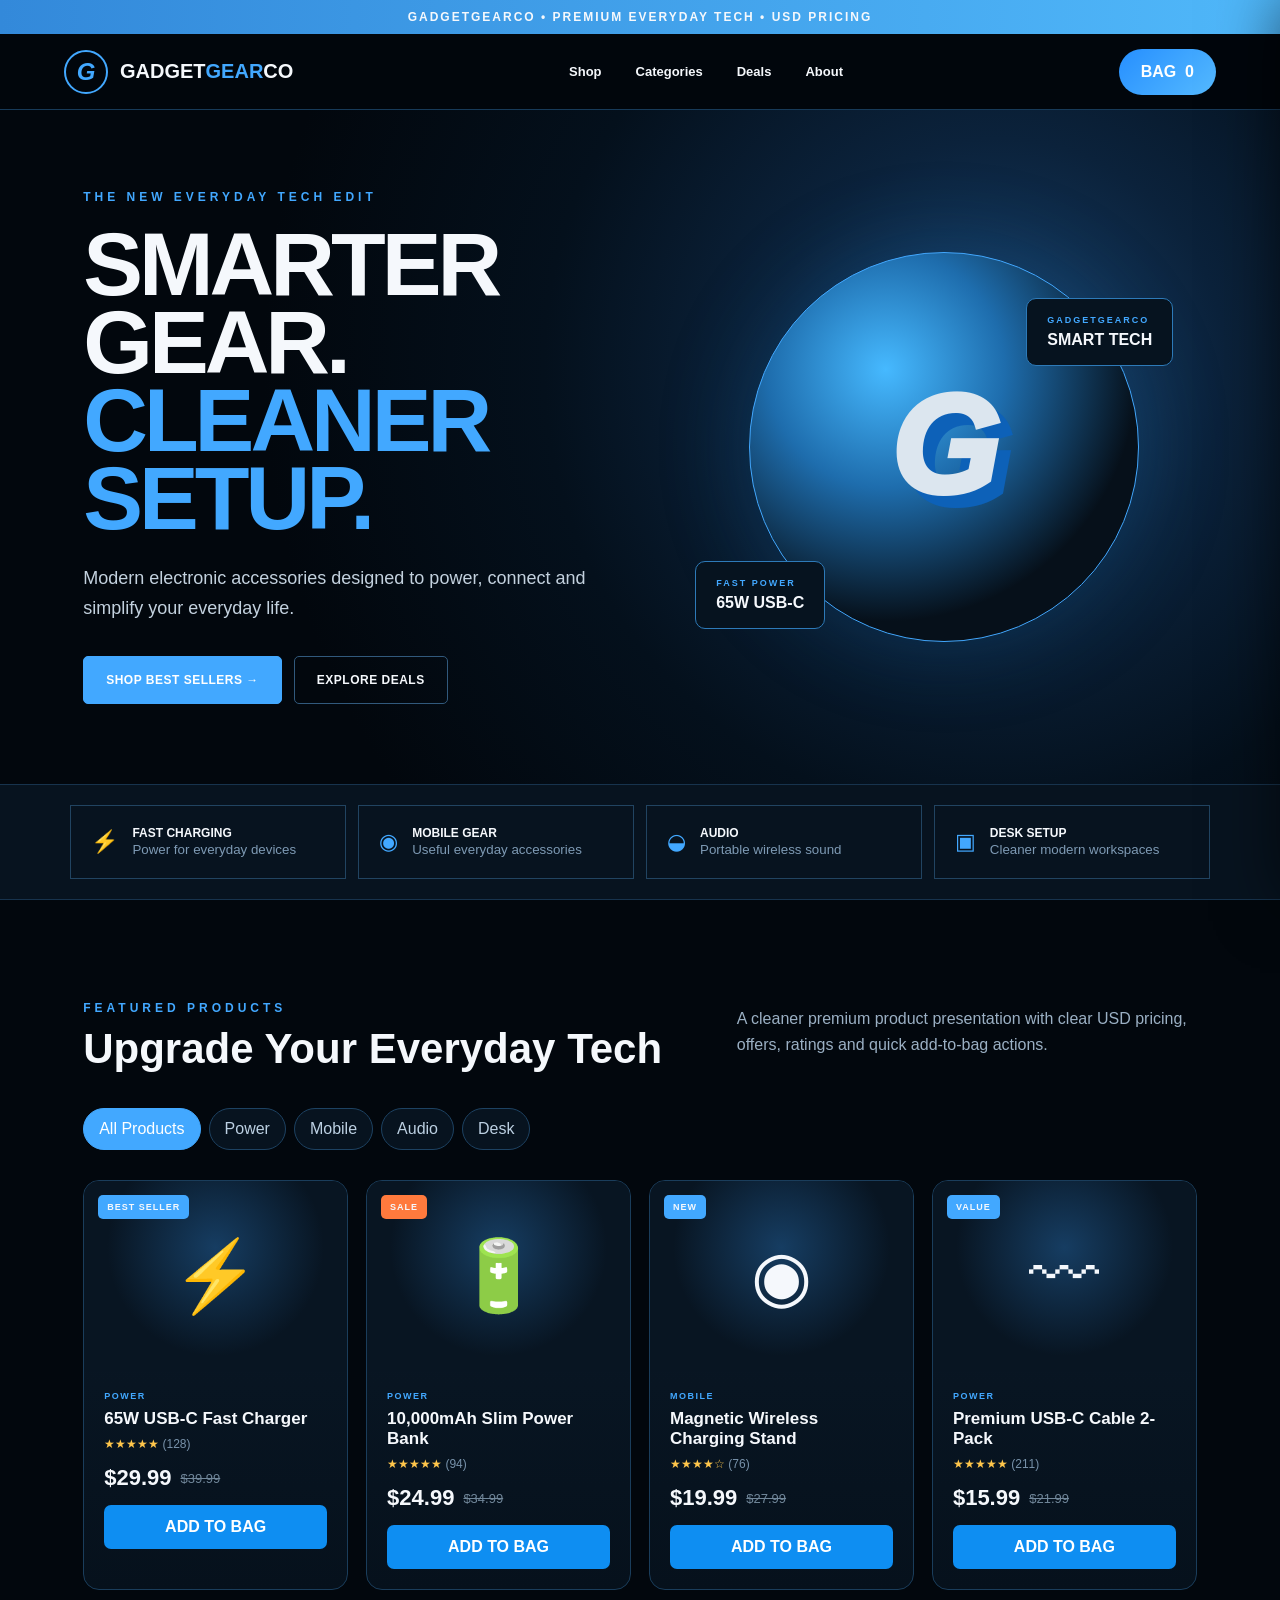
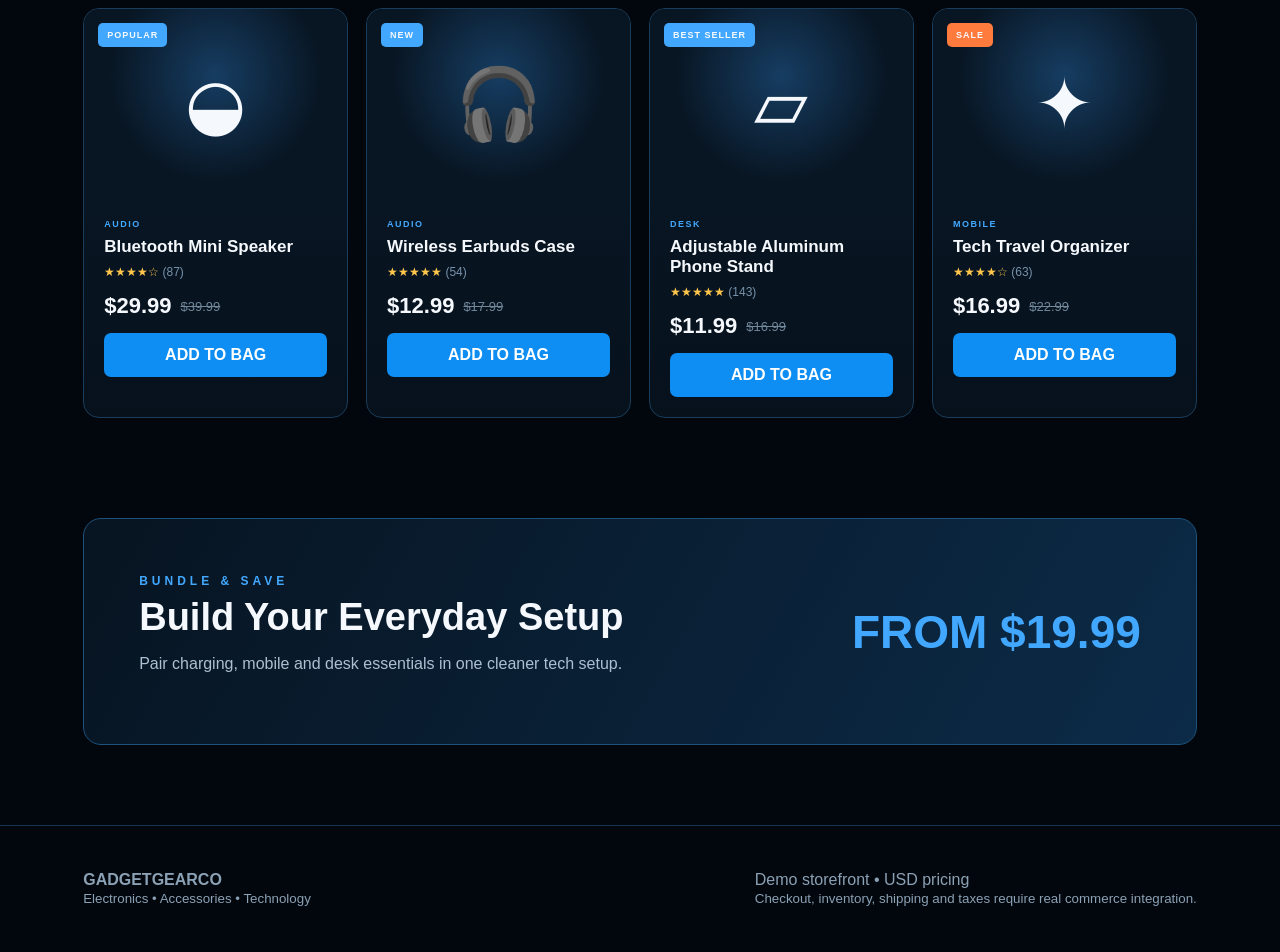
==== index.html @ 2ce3a620 "Add files via upload" ====
<!doctype html>
<html lang="en">
<head>
<meta charset="utf-8">
<meta name="viewport" content="width=device-width,initial-scale=1">
<title>GadgetGearCo | Premium Everyday Tech</title>
<meta name="description" content="GadgetGearCo premium electronic accessories and everyday tech.">
<style>
:root{--bg:#02070d;--panel:#071421;--panel2:#0a1b2c;--line:#173a59;--blue:#42a8ff;--blue2:#168cff;--white:#f5f8fc;--muted:#9bb0c4;--orange:#ff7a3d}
*{box-sizing:border-box}html{scroll-behavior:smooth}body{margin:0;background:var(--bg);color:var(--white);font-family:Arial,Helvetica,sans-serif}a{text-decoration:none;color:inherit}button{font:inherit}
.top{background:linear-gradient(90deg,#3389da,#50b8fa);text-align:center;padding:10px 16px;font-size:12px;font-weight:900;letter-spacing:2px}
header{height:76px;border-bottom:1px solid var(--line);display:flex;align-items:center;justify-content:space-between;padding:0 max(5vw,24px);position:sticky;top:0;background:rgba(2,7,13,.94);backdrop-filter:blur(12px);z-index:20}
.brand{display:flex;align-items:center;gap:12px;font-weight:900;font-size:20px}.mark{width:44px;height:44px;border:2px solid var(--blue);border-radius:50%;display:grid;place-items:center;font-style:italic;font-size:24px;color:var(--blue)}
.brand b span{color:var(--blue)}nav{display:flex;gap:34px;font-size:13px;font-weight:800}.bag{border:0;background:linear-gradient(135deg,#268fff,#55baff);color:#fff;border-radius:28px;padding:14px 22px;font-weight:900;cursor:pointer}
.hero{min-height:620px;padding:80px max(6.5vw,30px);display:grid;grid-template-columns:1.05fr .95fr;gap:50px;align-items:center;background:radial-gradient(circle at 78% 38%,#173f68 0,#0b223b 21%,#04101c 42%,#02070d 68%)}
.eyebrow{color:var(--blue);font-size:12px;font-weight:900;letter-spacing:4px}.hero h1{font-size:clamp(58px,7vw,100px);line-height:.87;margin:22px 0 25px;letter-spacing:-4px}.hero h1 span{color:var(--blue)}.hero p{color:#c3d1de;max-width:580px;font-size:18px;line-height:1.7}.actions{display:flex;gap:12px;margin-top:32px}.btn{padding:16px 22px;border-radius:5px;border:1px solid #31597c;font-weight:900;font-size:12px;letter-spacing:.5px}.primary{background:var(--blue);border-color:var(--blue);color:#fff}
.orb{width:min(390px,75vw);aspect-ratio:1;border:1px solid var(--blue);border-radius:50%;margin:auto;display:grid;place-items:center;background:radial-gradient(circle at 35% 30%,#46b9ff,#1e6dad 32%,#06101a 68%);box-shadow:0 0 90px #1675bd44;position:relative}.orb .g{font-size:140px;font-weight:1000;font-style:italic;text-shadow:12px 12px 0 #0d61b8;color:#dce6ef}.chip{position:absolute;background:#06131f;border:1px solid #2d7ab8;border-radius:10px;padding:16px 20px;font-weight:900}.chip small{display:block;color:var(--blue);font-size:9px;letter-spacing:2px;margin-bottom:6px}.chip.one{right:-35px;top:45px}.chip.two{left:-55px;bottom:12px}
.features{display:grid;grid-template-columns:repeat(4,1fr);gap:12px;padding:20px max(5.5vw,24px);background:#07131f;border-block:1px solid #17334d}.feature{padding:20px;border:1px solid #214461;display:flex;gap:14px;align-items:center}.feature i{font-style:normal;color:var(--blue);font-size:22px}.feature b{display:block;font-size:12px}.feature small{color:#7e9ab4}
.shop{padding:90px max(6.5vw,30px)}.section-head{display:flex;align-items:end;justify-content:space-between;gap:20px;margin-bottom:35px}.section-head h2{font-size:42px;margin:10px 0 0}.section-head p{color:var(--muted);max-width:460px;line-height:1.6}.filters{display:flex;gap:8px;flex-wrap:wrap;margin-bottom:30px}.filter{background:#07131f;color:#bcd0e2;border:1px solid #1d4262;padding:11px 15px;border-radius:22px;cursor:pointer}.filter.active{background:var(--blue);color:white;border-color:var(--blue)}
.products{display:grid;grid-template-columns:repeat(4,1fr);gap:18px}.card{background:linear-gradient(180deg,#0a1928,#06111c);border:1px solid #1a3d5b;border-radius:16px;overflow:hidden;position:relative;transition:.2s}.card:hover{transform:translateY(-5px);border-color:#328dd2;box-shadow:0 16px 50px #0008}.visual{height:190px;background:radial-gradient(circle at 50% 35%,#163d62,#081522 60%);display:grid;place-items:center;font-size:70px}.badge{position:absolute;top:14px;left:14px;background:var(--blue);padding:7px 9px;border-radius:5px;font-size:9px;font-weight:900;letter-spacing:1px}.badge.sale{background:var(--orange)}.info{padding:20px}.cat{font-size:9px;color:var(--blue);font-weight:900;letter-spacing:1.5px}.info h3{margin:8px 0;font-size:17px}.rating{font-size:12px;color:#ffc64b}.reviews{color:#7892aa}.price-row{display:flex;align-items:center;gap:9px;margin:14px 0}.price{font-size:22px;font-weight:900}.old{color:#71879a;text-decoration:line-through;font-size:13px}.add{width:100%;border:0;border-radius:7px;padding:13px;background:#0e8ef2;color:#fff;font-weight:900;cursor:pointer}.add:hover{background:#42a8ff}
.deal{margin:10px max(6.5vw,30px) 80px;border:1px solid #1d527d;border-radius:18px;padding:55px;display:grid;grid-template-columns:1fr auto;align-items:center;gap:25px;background:linear-gradient(120deg,#071421,#0c2b48)}.deal h2{font-size:38px;margin:8px 0}.deal p{color:#adc0d2}.deal strong{font-size:46px;color:var(--blue)}
footer{border-top:1px solid #17334d;padding:45px max(6.5vw,30px);display:flex;justify-content:space-between;gap:30px;color:#8ba1b5}.cart{position:fixed;right:0;top:0;width:min(420px,100%);height:100%;background:#07131f;border-left:1px solid #285276;z-index:50;padding:26px;transform:translateX(105%);transition:.25s;box-shadow:-20px 0 60px #0009}.cart.open{transform:none}.cart-head{display:flex;justify-content:space-between;align-items:center}.close{background:none;border:0;color:#fff;font-size:26px;cursor:pointer}.cart-items{margin-top:25px}.cart-item{display:flex;justify-content:space-between;border-bottom:1px solid #17334d;padding:14px 0;color:#c8d5e0}.total{font-size:22px;font-weight:900;margin-top:25px}.checkout{margin-top:15px;width:100%;padding:15px;border:0;background:var(--blue);color:#fff;font-weight:900;border-radius:7px}
@media(max-width:900px){nav{display:none}.hero{grid-template-columns:1fr;padding-top:55px}.orb{margin-top:25px}.features{grid-template-columns:1fr 1fr}.products{grid-template-columns:1fr 1fr}.deal{grid-template-columns:1fr}.hero h1{letter-spacing:-2px}}
@media(max-width:560px){.top{font-size:9px}.brand b{font-size:16px}.hero{padding-inline:24px}.hero h1{font-size:55px}.chip{display:none}.features,.products{grid-template-columns:1fr}.shop{padding-inline:22px}.section-head{display:block}.deal{margin-inline:22px;padding:30px}.deal strong{font-size:36px}footer{display:block}}
</style>
</head>
<body>
<div class="top">GADGETGEARCO • PREMIUM EVERYDAY TECH • USD PRICING</div>
<header><a class="brand" href="#"><span class="mark">G</span><b>GADGET<span>GEAR</span>CO</b></a><nav><a href="#shop">Shop</a><a href="#categories">Categories</a><a href="#deals">Deals</a><a href="#about">About</a></nav><button class="bag" onclick="toggleCart()">BAG&nbsp; <span id="count">0</span></button></header>
<section class="hero"><div><div class="eyebrow">THE NEW EVERYDAY TECH EDIT</div><h1>SMARTER<br>GEAR.<br><span>CLEANER<br>SETUP.</span></h1><p>Modern electronic accessories designed to power, connect and simplify your everyday life.</p><div class="actions"><a class="btn primary" href="#shop">SHOP BEST SELLERS →</a><a class="btn" href="#deals">EXPLORE DEALS</a></div></div><div class="orb"><div class="g">G</div><div class="chip one"><small>GADGETGEARCO</small>SMART TECH</div><div class="chip two"><small>FAST POWER</small>65W USB-C</div></div></section>
<section class="features" id="categories"><div class="feature"><i>⚡</i><div><b>FAST CHARGING</b><small>Power for everyday devices</small></div></div><div class="feature"><i>◉</i><div><b>MOBILE GEAR</b><small>Useful everyday accessories</small></div></div><div class="feature"><i>◒</i><div><b>AUDIO</b><small>Portable wireless sound</small></div></div><div class="feature"><i>▣</i><div><b>DESK SETUP</b><small>Cleaner modern workspaces</small></div></div></section>
<main class="shop" id="shop"><div class="section-head"><div><div class="eyebrow">FEATURED PRODUCTS</div><h2>Upgrade Your Everyday Tech</h2></div><p>A cleaner premium product presentation with clear USD pricing, offers, ratings and quick add-to-bag actions.</p></div>
<div class="filters"><button class="filter active" onclick="filterProducts('all',this)">All Products</button><button class="filter" onclick="filterProducts('power',this)">Power</button><button class="filter" onclick="filterProducts('mobile',this)">Mobile</button><button class="filter" onclick="filterProducts('audio',this)">Audio</button><button class="filter" onclick="filterProducts('desk',this)">Desk</button></div>
<div class="products" id="products"></div></main>
<section class="deal" id="deals"><div><div class="eyebrow">BUNDLE & SAVE</div><h2>Build Your Everyday Setup</h2><p>Pair charging, mobile and desk essentials in one cleaner tech setup.</p></div><strong>FROM $19.99</strong></section>
<footer id="about"><div><b>GADGETGEARCO</b><br><small>Electronics • Accessories • Technology</small></div><div>Demo storefront • USD pricing<br><small>Checkout, inventory, shipping and taxes require real commerce integration.</small></div></footer>
<aside class="cart" id="cart"><div class="cart-head"><h2>Your Bag</h2><button class="close" onclick="toggleCart()">×</button></div><div class="cart-items" id="cartItems">Your bag is empty.</div><div class="total">Total: $<span id="total">0.00</span></div><button class="checkout" onclick="alert('Demo checkout — connect a real payment provider before accepting orders.')">CHECKOUT</button></aside>
<script>
const products=[
{name:"65W USB-C Fast Charger",cat:"power",label:"BEST SELLER",icon:"⚡",price:29.99,old:39.99,rating:"★★★★★",reviews:" (128)"},
{name:"10,000mAh Slim Power Bank",cat:"power",label:"SALE",icon:"🔋",price:24.99,old:34.99,rating:"★★★★★",reviews:" (94)"},
{name:"Magnetic Wireless Charging Stand",cat:"mobile",label:"NEW",icon:"◉",price:19.99,old:27.99,rating:"★★★★☆",reviews:" (76)"},
{name:"Premium USB-C Cable 2-Pack",cat:"power",label:"VALUE",icon:"〰",price:15.99,old:21.99,rating:"★★★★★",reviews:" (211)"},
{name:"Bluetooth Mini Speaker",cat:"audio",label:"POPULAR",icon:"◒",price:29.99,old:39.99,rating:"★★★★☆",reviews:" (87)"},
{name:"Wireless Earbuds Case",cat:"audio",label:"NEW",icon:"🎧",price:12.99,old:17.99,rating:"★★★★★",reviews:" (54)"},
{name:"Adjustable Aluminum Phone Stand",cat:"desk",label:"BEST SELLER",icon:"▱",price:11.99,old:16.99,rating:"★★★★★",reviews:" (143)"},
{name:"Tech Travel Organizer",cat:"mobile",label:"SALE",icon:"✦",price:16.99,old:22.99,rating:"★★★★☆",reviews:" (63)"}
];
let cart=[];
function render(list=products){document.getElementById("products").innerHTML=list.map((p,i)=>`<article class="card"><span class="badge ${p.label==="SALE"?"sale":""}">${p.label}</span><div class="visual">${p.icon}</div><div class="info"><div class="cat">${p.cat.toUpperCase()}</div><h3>${p.name}</h3><div class="rating">${p.rating}<span class="reviews">${p.reviews}</span></div><div class="price-row"><span class="price">$${p.price.toFixed(2)}</span><span class="old">$${p.old.toFixed(2)}</span></div><button class="add" onclick='add(${products.indexOf(p)})'>ADD TO BAG</button></div></article>`).join("")}
function filterProducts(cat,el){document.querySelectorAll(".filter").forEach(x=>x.classList.remove("active"));el.classList.add("active");render(cat==="all"?products:products.filter(p=>p.cat===cat))}
function add(i){cart.push(products[i]);updateCart();document.getElementById("cart").classList.add("open")}
function updateCart(){document.getElementById("count").textContent=cart.length;document.getElementById("cartItems").innerHTML=cart.length?cart.map((p,i)=>`<div class="cart-item"><span>${p.name}</span><b>$${p.price.toFixed(2)}</b></div>`).join(""):"Your bag is empty.";document.getElementById("total").textContent=cart.reduce((s,p)=>s+p.price,0).toFixed(2)}
function toggleCart(){document.getElementById("cart").classList.toggle("open")}
render();
</script>
</body></html>
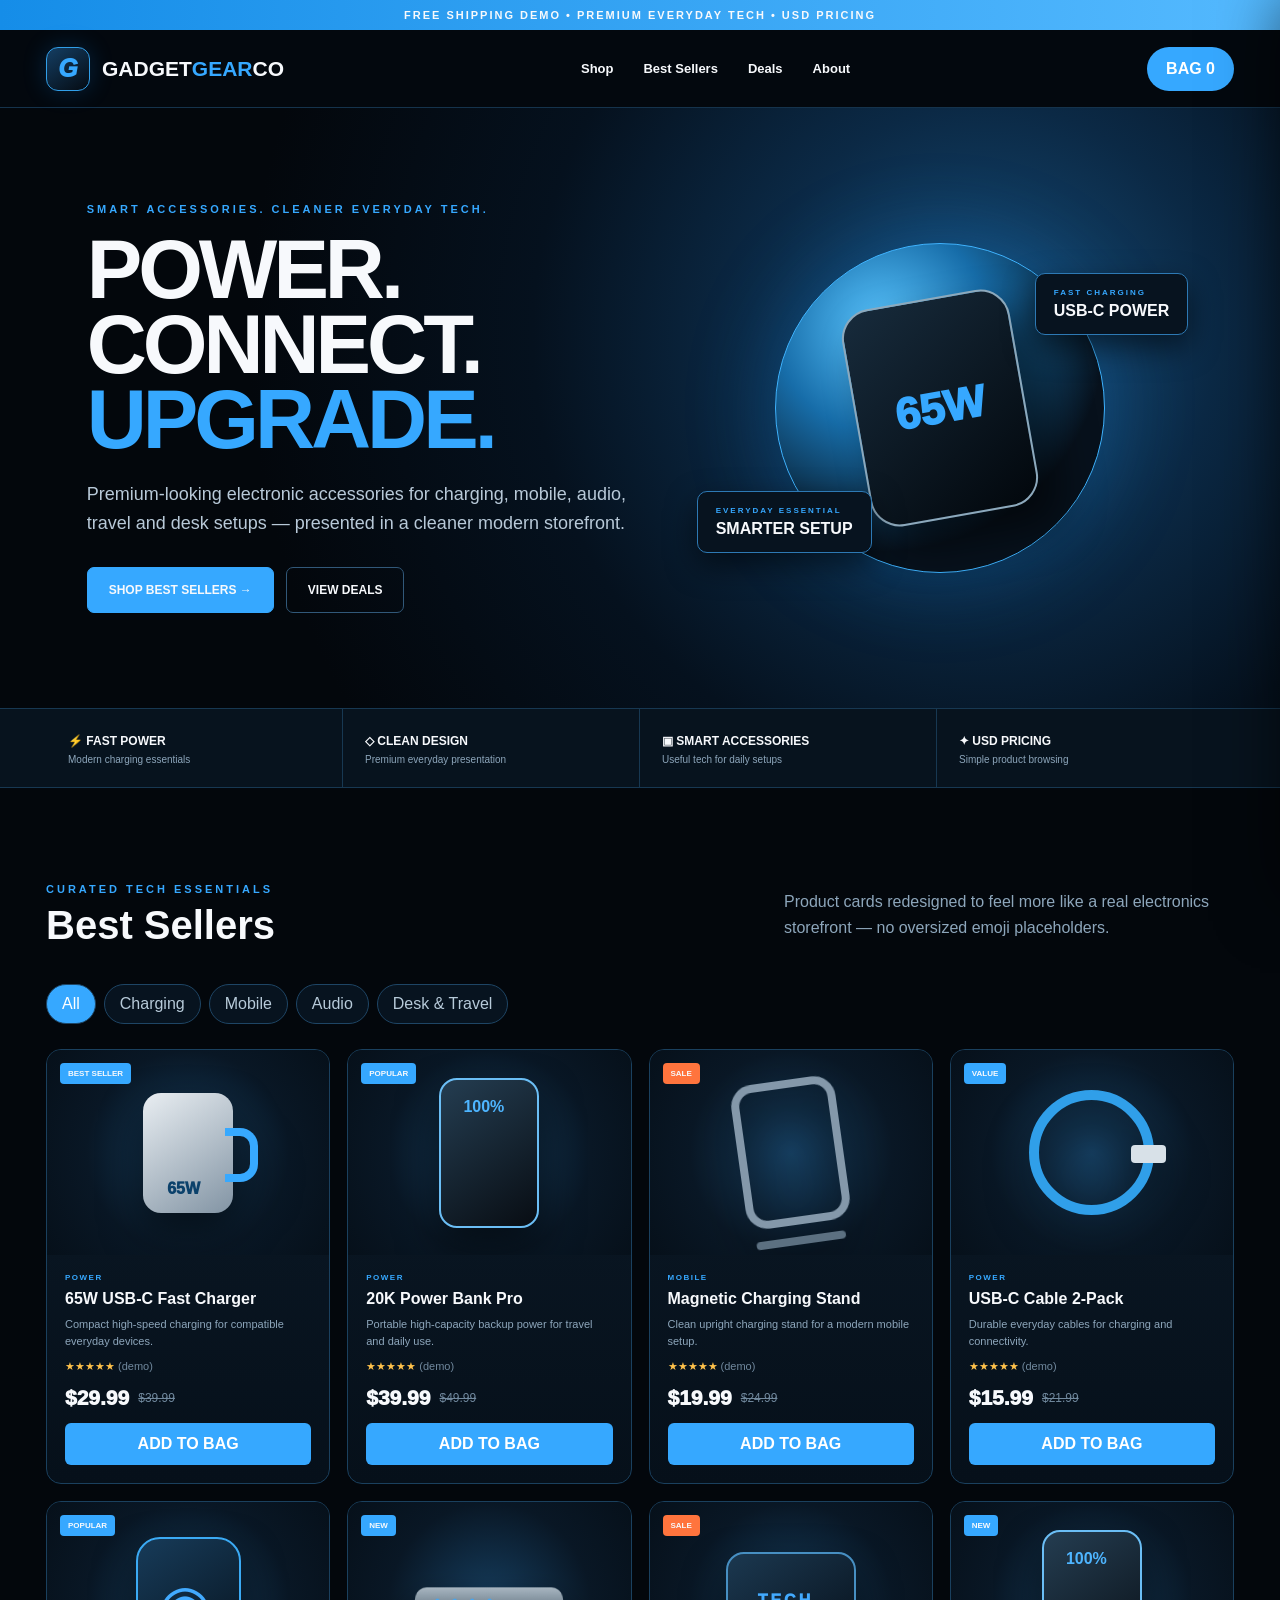
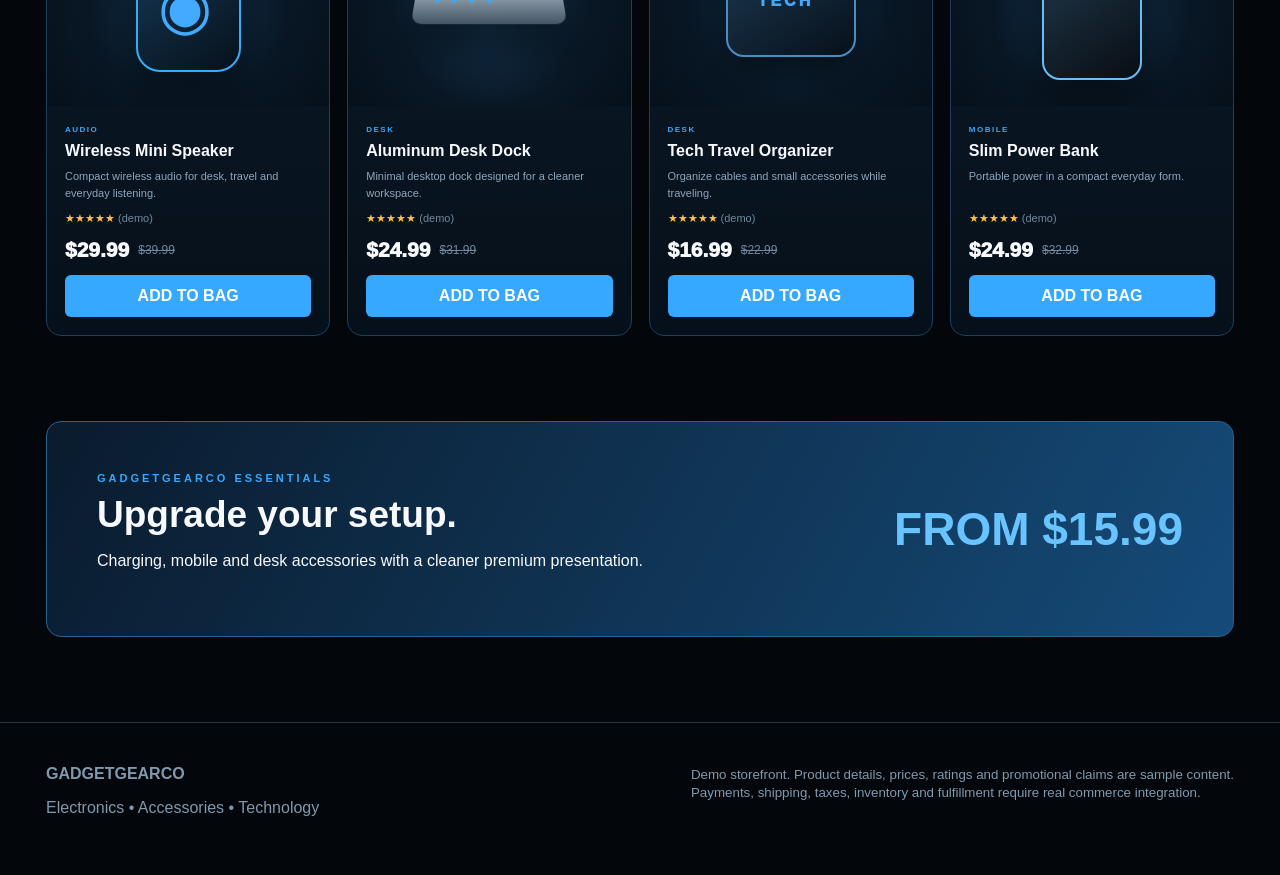
==== commit 5210c443: "Add files via upload" ====
--- a/index.html
+++ b/index.html
@@ -1,57 +1,45 @@
-<!doctype html>
-<html lang="en">
-<head>
-<meta charset="utf-8">
-<meta name="viewport" content="width=device-width,initial-scale=1">
-<title>GadgetGearCo | Premium Everyday Tech</title>
-<meta name="description" content="GadgetGearCo premium electronic accessories and everyday tech.">
+<!doctype html><html lang="en"><head><meta charset="utf-8"><meta name="viewport" content="width=device-width,initial-scale=1">
+<title>GadgetGearCo | Premium Tech Accessories</title>
 <style>
-:root{--bg:#02070d;--panel:#071421;--panel2:#0a1b2c;--line:#173a59;--blue:#42a8ff;--blue2:#168cff;--white:#f5f8fc;--muted:#9bb0c4;--orange:#ff7a3d}
-*{box-sizing:border-box}html{scroll-behavior:smooth}body{margin:0;background:var(--bg);color:var(--white);font-family:Arial,Helvetica,sans-serif}a{text-decoration:none;color:inherit}button{font:inherit}
-.top{background:linear-gradient(90deg,#3389da,#50b8fa);text-align:center;padding:10px 16px;font-size:12px;font-weight:900;letter-spacing:2px}
-header{height:76px;border-bottom:1px solid var(--line);display:flex;align-items:center;justify-content:space-between;padding:0 max(5vw,24px);position:sticky;top:0;background:rgba(2,7,13,.94);backdrop-filter:blur(12px);z-index:20}
-.brand{display:flex;align-items:center;gap:12px;font-weight:900;font-size:20px}.mark{width:44px;height:44px;border:2px solid var(--blue);border-radius:50%;display:grid;place-items:center;font-style:italic;font-size:24px;color:var(--blue)}
-.brand b span{color:var(--blue)}nav{display:flex;gap:34px;font-size:13px;font-weight:800}.bag{border:0;background:linear-gradient(135deg,#268fff,#55baff);color:#fff;border-radius:28px;padding:14px 22px;font-weight:900;cursor:pointer}
-.hero{min-height:620px;padding:80px max(6.5vw,30px);display:grid;grid-template-columns:1.05fr .95fr;gap:50px;align-items:center;background:radial-gradient(circle at 78% 38%,#173f68 0,#0b223b 21%,#04101c 42%,#02070d 68%)}
-.eyebrow{color:var(--blue);font-size:12px;font-weight:900;letter-spacing:4px}.hero h1{font-size:clamp(58px,7vw,100px);line-height:.87;margin:22px 0 25px;letter-spacing:-4px}.hero h1 span{color:var(--blue)}.hero p{color:#c3d1de;max-width:580px;font-size:18px;line-height:1.7}.actions{display:flex;gap:12px;margin-top:32px}.btn{padding:16px 22px;border-radius:5px;border:1px solid #31597c;font-weight:900;font-size:12px;letter-spacing:.5px}.primary{background:var(--blue);border-color:var(--blue);color:#fff}
-.orb{width:min(390px,75vw);aspect-ratio:1;border:1px solid var(--blue);border-radius:50%;margin:auto;display:grid;place-items:center;background:radial-gradient(circle at 35% 30%,#46b9ff,#1e6dad 32%,#06101a 68%);box-shadow:0 0 90px #1675bd44;position:relative}.orb .g{font-size:140px;font-weight:1000;font-style:italic;text-shadow:12px 12px 0 #0d61b8;color:#dce6ef}.chip{position:absolute;background:#06131f;border:1px solid #2d7ab8;border-radius:10px;padding:16px 20px;font-weight:900}.chip small{display:block;color:var(--blue);font-size:9px;letter-spacing:2px;margin-bottom:6px}.chip.one{right:-35px;top:45px}.chip.two{left:-55px;bottom:12px}
-.features{display:grid;grid-template-columns:repeat(4,1fr);gap:12px;padding:20px max(5.5vw,24px);background:#07131f;border-block:1px solid #17334d}.feature{padding:20px;border:1px solid #214461;display:flex;gap:14px;align-items:center}.feature i{font-style:normal;color:var(--blue);font-size:22px}.feature b{display:block;font-size:12px}.feature small{color:#7e9ab4}
-.shop{padding:90px max(6.5vw,30px)}.section-head{display:flex;align-items:end;justify-content:space-between;gap:20px;margin-bottom:35px}.section-head h2{font-size:42px;margin:10px 0 0}.section-head p{color:var(--muted);max-width:460px;line-height:1.6}.filters{display:flex;gap:8px;flex-wrap:wrap;margin-bottom:30px}.filter{background:#07131f;color:#bcd0e2;border:1px solid #1d4262;padding:11px 15px;border-radius:22px;cursor:pointer}.filter.active{background:var(--blue);color:white;border-color:var(--blue)}
-.products{display:grid;grid-template-columns:repeat(4,1fr);gap:18px}.card{background:linear-gradient(180deg,#0a1928,#06111c);border:1px solid #1a3d5b;border-radius:16px;overflow:hidden;position:relative;transition:.2s}.card:hover{transform:translateY(-5px);border-color:#328dd2;box-shadow:0 16px 50px #0008}.visual{height:190px;background:radial-gradient(circle at 50% 35%,#163d62,#081522 60%);display:grid;place-items:center;font-size:70px}.badge{position:absolute;top:14px;left:14px;background:var(--blue);padding:7px 9px;border-radius:5px;font-size:9px;font-weight:900;letter-spacing:1px}.badge.sale{background:var(--orange)}.info{padding:20px}.cat{font-size:9px;color:var(--blue);font-weight:900;letter-spacing:1.5px}.info h3{margin:8px 0;font-size:17px}.rating{font-size:12px;color:#ffc64b}.reviews{color:#7892aa}.price-row{display:flex;align-items:center;gap:9px;margin:14px 0}.price{font-size:22px;font-weight:900}.old{color:#71879a;text-decoration:line-through;font-size:13px}.add{width:100%;border:0;border-radius:7px;padding:13px;background:#0e8ef2;color:#fff;font-weight:900;cursor:pointer}.add:hover{background:#42a8ff}
-.deal{margin:10px max(6.5vw,30px) 80px;border:1px solid #1d527d;border-radius:18px;padding:55px;display:grid;grid-template-columns:1fr auto;align-items:center;gap:25px;background:linear-gradient(120deg,#071421,#0c2b48)}.deal h2{font-size:38px;margin:8px 0}.deal p{color:#adc0d2}.deal strong{font-size:46px;color:var(--blue)}
-footer{border-top:1px solid #17334d;padding:45px max(6.5vw,30px);display:flex;justify-content:space-between;gap:30px;color:#8ba1b5}.cart{position:fixed;right:0;top:0;width:min(420px,100%);height:100%;background:#07131f;border-left:1px solid #285276;z-index:50;padding:26px;transform:translateX(105%);transition:.25s;box-shadow:-20px 0 60px #0009}.cart.open{transform:none}.cart-head{display:flex;justify-content:space-between;align-items:center}.close{background:none;border:0;color:#fff;font-size:26px;cursor:pointer}.cart-items{margin-top:25px}.cart-item{display:flex;justify-content:space-between;border-bottom:1px solid #17334d;padding:14px 0;color:#c8d5e0}.total{font-size:22px;font-weight:900;margin-top:25px}.checkout{margin-top:15px;width:100%;padding:15px;border:0;background:var(--blue);color:#fff;font-weight:900;border-radius:7px}
-@media(max-width:900px){nav{display:none}.hero{grid-template-columns:1fr;padding-top:55px}.orb{margin-top:25px}.features{grid-template-columns:1fr 1fr}.products{grid-template-columns:1fr 1fr}.deal{grid-template-columns:1fr}.hero h1{letter-spacing:-2px}}
-@media(max-width:560px){.top{font-size:9px}.brand b{font-size:16px}.hero{padding-inline:24px}.hero h1{font-size:55px}.chip{display:none}.features,.products{grid-template-columns:1fr}.shop{padding-inline:22px}.section-head{display:block}.deal{margin-inline:22px;padding:30px}.deal strong{font-size:36px}footer{display:block}}
-</style>
-</head>
-<body>
-<div class="top">GADGETGEARCO • PREMIUM EVERYDAY TECH • USD PRICING</div>
-<header><a class="brand" href="#"><span class="mark">G</span><b>GADGET<span>GEAR</span>CO</b></a><nav><a href="#shop">Shop</a><a href="#categories">Categories</a><a href="#deals">Deals</a><a href="#about">About</a></nav><button class="bag" onclick="toggleCart()">BAG&nbsp; <span id="count">0</span></button></header>
-<section class="hero"><div><div class="eyebrow">THE NEW EVERYDAY TECH EDIT</div><h1>SMARTER<br>GEAR.<br><span>CLEANER<br>SETUP.</span></h1><p>Modern electronic accessories designed to power, connect and simplify your everyday life.</p><div class="actions"><a class="btn primary" href="#shop">SHOP BEST SELLERS →</a><a class="btn" href="#deals">EXPLORE DEALS</a></div></div><div class="orb"><div class="g">G</div><div class="chip one"><small>GADGETGEARCO</small>SMART TECH</div><div class="chip two"><small>FAST POWER</small>65W USB-C</div></div></section>
-<section class="features" id="categories"><div class="feature"><i>⚡</i><div><b>FAST CHARGING</b><small>Power for everyday devices</small></div></div><div class="feature"><i>◉</i><div><b>MOBILE GEAR</b><small>Useful everyday accessories</small></div></div><div class="feature"><i>◒</i><div><b>AUDIO</b><small>Portable wireless sound</small></div></div><div class="feature"><i>▣</i><div><b>DESK SETUP</b><small>Cleaner modern workspaces</small></div></div></section>
-<main class="shop" id="shop"><div class="section-head"><div><div class="eyebrow">FEATURED PRODUCTS</div><h2>Upgrade Your Everyday Tech</h2></div><p>A cleaner premium product presentation with clear USD pricing, offers, ratings and quick add-to-bag actions.</p></div>
-<div class="filters"><button class="filter active" onclick="filterProducts('all',this)">All Products</button><button class="filter" onclick="filterProducts('power',this)">Power</button><button class="filter" onclick="filterProducts('mobile',this)">Mobile</button><button class="filter" onclick="filterProducts('audio',this)">Audio</button><button class="filter" onclick="filterProducts('desk',this)">Desk</button></div>
-<div class="products" id="products"></div></main>
-<section class="deal" id="deals"><div><div class="eyebrow">BUNDLE & SAVE</div><h2>Build Your Everyday Setup</h2><p>Pair charging, mobile and desk essentials in one cleaner tech setup.</p></div><strong>FROM $19.99</strong></section>
-<footer id="about"><div><b>GADGETGEARCO</b><br><small>Electronics • Accessories • Technology</small></div><div>Demo storefront • USD pricing<br><small>Checkout, inventory, shipping and taxes require real commerce integration.</small></div></footer>
-<aside class="cart" id="cart"><div class="cart-head"><h2>Your Bag</h2><button class="close" onclick="toggleCart()">×</button></div><div class="cart-items" id="cartItems">Your bag is empty.</div><div class="total">Total: $<span id="total">0.00</span></div><button class="checkout" onclick="alert('Demo checkout — connect a real payment provider before accepting orders.')">CHECKOUT</button></aside>
+:root{--bg:#03070c;--card:#091522;--card2:#0d2033;--line:#1b4263;--blue:#36a8ff;--white:#f7f9fc;--muted:#8da6bb;--orange:#ff743d}
+*{box-sizing:border-box}html{scroll-behavior:smooth}body{margin:0;background:var(--bg);color:var(--white);font-family:Arial,sans-serif}a{text-decoration:none;color:inherit}button{font:inherit;cursor:pointer}.wrap{max-width:1240px;margin:auto;padding:0 26px}
+.promo{background:linear-gradient(90deg,#158de8,#55baff);text-align:center;padding:9px;font-size:11px;font-weight:900;letter-spacing:2px}
+header{height:78px;border-bottom:1px solid #15334c;background:#03080e;position:sticky;top:0;z-index:30}.nav{height:100%;display:flex;align-items:center;justify-content:space-between}.brand{display:flex;align-items:center;gap:12px;font-weight:1000;font-size:21px}.logo{width:44px;height:44px;border-radius:12px;background:linear-gradient(145deg,#143e63,#050b12);border:1px solid #319fe9;display:grid;place-items:center;color:#50b9ff;font-size:25px;font-weight:1000;font-style:italic;box-shadow:0 0 24px #168fff33}.brand span{color:var(--blue)}nav{display:flex;gap:30px;font-size:13px;font-weight:800}.bag{background:var(--blue);border:0;color:white;border-radius:25px;padding:13px 19px;font-weight:900}
+.hero{min-height:600px;background:radial-gradient(circle at 77% 38%,#164d79 0,#0b2945 22%,#05111e 43%,#03070c 70%);display:grid;align-items:center}.hero-grid{display:grid;grid-template-columns:1.05fr .95fr;gap:40px;align-items:center}.eyebrow{color:var(--blue);font-size:11px;letter-spacing:3px;font-weight:900}.hero h1{font-size:clamp(56px,6.5vw,88px);line-height:.9;letter-spacing:-4px;margin:18px 0 22px}.hero h1 span{color:var(--blue)}.hero p{font-size:18px;color:#b8c9d8;line-height:1.65;max-width:560px}.buttons{display:flex;gap:12px;margin-top:28px}.btn{padding:15px 21px;border:1px solid #315879;border-radius:7px;font-size:12px;font-weight:900}.btn.primary{background:var(--blue);border-color:var(--blue)}
+.showcase{position:relative;height:430px;display:grid;place-items:center}.device{width:330px;height:330px;border-radius:50%;background:radial-gradient(circle at 32% 25%,#59c5ff,#176da9 32%,#07111c 68%);border:1px solid #3eb3ff;box-shadow:0 0 90px #148be84d;display:grid;place-items:center}.device-inner{width:170px;height:220px;border-radius:30px;background:linear-gradient(145deg,#172b3c,#02070c);border:2px solid #8da9bc;box-shadow:20px 25px 40px #0008;transform:rotate(-10deg);display:grid;place-items:center}.device-inner:after{content:"65W";font-size:44px;font-weight:1000;color:var(--blue)}.float{position:absolute;background:#07131f;border:1px solid #2d79b4;border-radius:10px;padding:14px 18px;font-weight:900;box-shadow:0 12px 30px #0008}.float small{display:block;color:var(--blue);font-size:8px;letter-spacing:2px;margin-bottom:5px}.f1{right:5px;top:80px}.f2{left:10px;bottom:70px}
+.trust{background:#07131e;border-block:1px solid #173852}.trust-grid{display:grid;grid-template-columns:repeat(4,1fr)}.trust-item{padding:22px;border-right:1px solid #173852}.trust-item:last-child{border:0}.trust-item b{font-size:12px}.trust-item p{font-size:10px;color:var(--muted);margin:5px 0 0}
+.shop{padding:85px 0}.heading{display:flex;justify-content:space-between;align-items:end;gap:30px;margin-bottom:28px}.heading h2{font-size:40px;margin:8px 0}.heading p{max-width:450px;color:var(--muted);line-height:1.6}.filters{display:flex;gap:8px;flex-wrap:wrap;margin-bottom:25px}.filter{border:1px solid #1e4565;background:#07131f;color:#b7cad9;border-radius:20px;padding:10px 15px}.filter.active{background:var(--blue);color:white}
+.products{display:grid;grid-template-columns:repeat(4,1fr);gap:17px}.card{background:linear-gradient(180deg,#0b1927,#06101a);border:1px solid #1a405e;border-radius:15px;overflow:hidden;transition:.2s;position:relative}.card:hover{transform:translateY(-6px);border-color:#39a9f8;box-shadow:0 18px 50px #0009}.badge{position:absolute;top:13px;left:13px;z-index:2;padding:6px 8px;border-radius:4px;background:var(--blue);font-size:8px;font-weight:900}.sale{background:var(--orange)}
+.product-art{height:205px;display:grid;place-items:center;background:radial-gradient(circle,#153d5e,#091725 58%,#06101a);overflow:hidden}.product-shape{position:relative;filter:drop-shadow(0 20px 20px #0009)}.charger{width:90px;height:120px;background:linear-gradient(145deg,#e9eef2,#8294a4);border-radius:18px}.charger:before{content:"";position:absolute;width:25px;height:38px;border:8px solid #37a9ff;border-left:0;right:-25px;top:35px;border-radius:0 18px 18px 0}.charger:after{content:"65W";position:absolute;color:#0b416b;font-weight:1000;bottom:15px;left:24px}.power{width:100px;height:150px;border-radius:18px;background:linear-gradient(145deg,#243d51,#080d13);border:2px solid #6bbef5}.power:after{content:"100%";position:absolute;top:18px;left:22px;color:#4eb5ff;font-weight:900}.buds{width:135px;height:85px;border-radius:20px 20px 38px 38px;background:linear-gradient(#e9edf1,#788d9f);box-shadow:inset 0 -10px 20px #607283}.buds:after{content:"••";position:absolute;color:#1a9cff;font-size:35px;letter-spacing:20px;left:25px;top:16px}.stand{width:105px;height:145px;border:8px solid #8498aa;border-radius:22px;transform:rotate(-8deg)}.stand:after{content:"";position:absolute;width:90px;height:8px;background:#5c7081;left:-2px;bottom:-28px;border-radius:10px}.cable{width:125px;height:125px;border:10px solid #309fe9;border-radius:50%}.cable:after{content:"";position:absolute;width:35px;height:18px;background:#d8e1e8;right:-22px;top:45px;border-radius:4px}.speaker{width:105px;height:135px;border-radius:24px;background:linear-gradient(145deg,#173b59,#06111b);border:2px solid #3baaf4}.speaker:after{content:"◉";position:absolute;font-size:62px;color:#42aaff;left:20px;top:31px}.dock{width:150px;height:38px;border-radius:10px;background:linear-gradient(#a8b6c1,#435565);transform:perspective(120px) rotateX(15deg)}.dock:after{content:"••••";color:#39a8ff;letter-spacing:12px;position:absolute;left:20px;top:6px}.case{width:130px;height:105px;border-radius:18px;background:linear-gradient(145deg,#1b3850,#07101a);border:2px solid #478fc2}.case:after{content:"TECH";position:absolute;left:30px;top:38px;color:#42aaff;font-weight:1000;letter-spacing:3px}
+.info{padding:18px}.cat{color:var(--blue);font-size:8px;font-weight:900;letter-spacing:1.5px}.info h3{font-size:16px;margin:8px 0}.desc{font-size:11px;color:var(--muted);line-height:1.5;min-height:34px}.stars{color:#ffc24b;font-size:11px;margin-top:10px}.stars span{color:#71899e}.price-row{display:flex;gap:9px;align-items:center;margin:13px 0}.price{font-size:21px;font-weight:1000}.old{text-decoration:line-through;color:#71899e;font-size:12px}.add{width:100%;padding:12px;border:0;border-radius:6px;background:var(--blue);color:white;font-weight:900}.add:hover{background:#69c1ff}
+.banner{margin-bottom:85px}.banner-box{padding:50px;background:linear-gradient(120deg,#0a1b2d,#154b79);border:1px solid #28628f;border-radius:15px;display:grid;grid-template-columns:1fr auto;align-items:center}.banner h2{font-size:37px;margin:10px 0}.banner strong{font-size:46px;color:#69c3ff}
+footer{border-top:1px solid #173852;padding:42px 0;color:#8199ad}.footer-grid{display:flex;justify-content:space-between;gap:30px}
+.cart{position:fixed;right:0;top:0;width:min(410px,100%);height:100%;z-index:50;background:#07131f;border-left:1px solid #28628f;padding:25px;transform:translateX(105%);transition:.25s;box-shadow:-20px 0 60px #0009}.cart.open{transform:none}.cart-top{display:flex;justify-content:space-between}.close{background:none;border:0;color:white;font-size:26px}.cart-item{display:flex;justify-content:space-between;padding:13px 0;border-bottom:1px solid #173852;color:#c2d0dc;font-size:13px}.total{font-size:22px;font-weight:900;margin-top:24px}
+@media(max-width:900px){nav{display:none}.hero-grid{grid-template-columns:1fr}.showcase{height:380px}.products{grid-template-columns:1fr 1fr}.trust-grid{grid-template-columns:1fr 1fr}.banner-box{grid-template-columns:1fr}.hero{padding:50px 0}.hero h1{letter-spacing:-2px}}
+@media(max-width:560px){.products,.trust-grid{grid-template-columns:1fr}.heading{display:block}.showcase{transform:scale(.8);margin:-30px}.hero h1{font-size:54px}.buttons{flex-direction:column}.banner-box{padding:30px}.footer-grid{display:block}}
+</style></head><body>
+<div class="promo">FREE SHIPPING DEMO • PREMIUM EVERYDAY TECH • USD PRICING</div>
+<header><div class="wrap nav"><a class="brand" href="#"><span class="logo">G</span><b>GADGET<span>GEAR</span>CO</b></a><nav><a href="#shop">Shop</a><a href="#shop">Best Sellers</a><a href="#deal">Deals</a><a href="#about">About</a></nav><button class="bag" onclick="toggleCart()">BAG <span id="count">0</span></button></div></header>
+<section class="hero"><div class="wrap hero-grid"><div><div class="eyebrow">SMART ACCESSORIES. CLEANER EVERYDAY TECH.</div><h1>POWER.<br>CONNECT.<br><span>UPGRADE.</span></h1><p>Premium-looking electronic accessories for charging, mobile, audio, travel and desk setups — presented in a cleaner modern storefront.</p><div class="buttons"><a href="#shop" class="btn primary">SHOP BEST SELLERS →</a><a href="#deal" class="btn">VIEW DEALS</a></div></div><div class="showcase"><div class="device"><div class="device-inner"></div></div><div class="float f1"><small>FAST CHARGING</small>USB-C POWER</div><div class="float f2"><small>EVERYDAY ESSENTIAL</small>SMARTER SETUP</div></div></div></section>
+<section class="trust"><div class="wrap trust-grid"><div class="trust-item"><b>⚡ FAST POWER</b><p>Modern charging essentials</p></div><div class="trust-item"><b>◇ CLEAN DESIGN</b><p>Premium everyday presentation</p></div><div class="trust-item"><b>▣ SMART ACCESSORIES</b><p>Useful tech for daily setups</p></div><div class="trust-item"><b>✦ USD PRICING</b><p>Simple product browsing</p></div></div></section>
+<main class="shop" id="shop"><div class="wrap"><div class="heading"><div><div class="eyebrow">CURATED TECH ESSENTIALS</div><h2>Best Sellers</h2></div><p>Product cards redesigned to feel more like a real electronics storefront — no oversized emoji placeholders.</p></div><div class="filters"><button class="filter active" onclick="filterP('all',this)">All</button><button class="filter" onclick="filterP('power',this)">Charging</button><button class="filter" onclick="filterP('mobile',this)">Mobile</button><button class="filter" onclick="filterP('audio',this)">Audio</button><button class="filter" onclick="filterP('desk',this)">Desk & Travel</button></div><div class="products" id="products"></div></div></main>
+<section class="banner" id="deal"><div class="wrap"><div class="banner-box"><div><div class="eyebrow">GADGETGEARCO ESSENTIALS</div><h2>Upgrade your setup.</h2><p>Charging, mobile and desk accessories with a cleaner premium presentation.</p></div><strong>FROM $15.99</strong></div></div></section>
+<footer id="about"><div class="wrap footer-grid"><div><b>GADGETGEARCO</b><p>Electronics • Accessories • Technology</p></div><div><small>Demo storefront. Product details, prices, ratings and promotional claims are sample content.<br>Payments, shipping, taxes, inventory and fulfillment require real commerce integration.</small></div></div></footer>
+<aside class="cart" id="cart"><div class="cart-top"><h2>Your Bag</h2><button class="close" onclick="toggleCart()">×</button></div><div id="cartItems">Your bag is empty.</div><div class="total">Total: $<span id="total">0.00</span></div></aside>
 <script>
-const products=[
-{name:"65W USB-C Fast Charger",cat:"power",label:"BEST SELLER",icon:"⚡",price:29.99,old:39.99,rating:"★★★★★",reviews:" (128)"},
-{name:"10,000mAh Slim Power Bank",cat:"power",label:"SALE",icon:"🔋",price:24.99,old:34.99,rating:"★★★★★",reviews:" (94)"},
-{name:"Magnetic Wireless Charging Stand",cat:"mobile",label:"NEW",icon:"◉",price:19.99,old:27.99,rating:"★★★★☆",reviews:" (76)"},
-{name:"Premium USB-C Cable 2-Pack",cat:"power",label:"VALUE",icon:"〰",price:15.99,old:21.99,rating:"★★★★★",reviews:" (211)"},
-{name:"Bluetooth Mini Speaker",cat:"audio",label:"POPULAR",icon:"◒",price:29.99,old:39.99,rating:"★★★★☆",reviews:" (87)"},
-{name:"Wireless Earbuds Case",cat:"audio",label:"NEW",icon:"🎧",price:12.99,old:17.99,rating:"★★★★★",reviews:" (54)"},
-{name:"Adjustable Aluminum Phone Stand",cat:"desk",label:"BEST SELLER",icon:"▱",price:11.99,old:16.99,rating:"★★★★★",reviews:" (143)"},
-{name:"Tech Travel Organizer",cat:"mobile",label:"SALE",icon:"✦",price:16.99,old:22.99,rating:"★★★★☆",reviews:" (63)"}
-];
-let cart=[];
-function render(list=products){document.getElementById("products").innerHTML=list.map((p,i)=>`<article class="card"><span class="badge ${p.label==="SALE"?"sale":""}">${p.label}</span><div class="visual">${p.icon}</div><div class="info"><div class="cat">${p.cat.toUpperCase()}</div><h3>${p.name}</h3><div class="rating">${p.rating}<span class="reviews">${p.reviews}</span></div><div class="price-row"><span class="price">$${p.price.toFixed(2)}</span><span class="old">$${p.old.toFixed(2)}</span></div><button class="add" onclick='add(${products.indexOf(p)})'>ADD TO BAG</button></div></article>`).join("")}
-function filterProducts(cat,el){document.querySelectorAll(".filter").forEach(x=>x.classList.remove("active"));el.classList.add("active");render(cat==="all"?products:products.filter(p=>p.cat===cat))}
-function add(i){cart.push(products[i]);updateCart();document.getElementById("cart").classList.add("open")}
-function updateCart(){document.getElementById("count").textContent=cart.length;document.getElementById("cartItems").innerHTML=cart.length?cart.map((p,i)=>`<div class="cart-item"><span>${p.name}</span><b>$${p.price.toFixed(2)}</b></div>`).join(""):"Your bag is empty.";document.getElementById("total").textContent=cart.reduce((s,p)=>s+p.price,0).toFixed(2)}
-function toggleCart(){document.getElementById("cart").classList.toggle("open")}
-render();
-</script>
-</body></html>+const P=[
+["65W USB-C Fast Charger","power","charger",29.99,39.99,"BEST SELLER","Compact high-speed charging for compatible everyday devices."],
+["20K Power Bank Pro","power","power",39.99,49.99,"POPULAR","Portable high-capacity backup power for travel and daily use."],
+["Magnetic Charging Stand","mobile","stand",19.99,24.99,"SALE","Clean upright charging stand for a modern mobile setup."],
+["USB-C Cable 2-Pack","power","cable",15.99,21.99,"VALUE","Durable everyday cables for charging and connectivity."],
+["Wireless Mini Speaker","audio","speaker",29.99,39.99,"POPULAR","Compact wireless audio for desk, travel and everyday listening."],
+["Aluminum Desk Dock","desk","dock",24.99,31.99,"NEW","Minimal desktop dock designed for a cleaner workspace."],
+["Tech Travel Organizer","desk","case",16.99,22.99,"SALE","Organize cables and small accessories while traveling."],
+["Slim Power Bank","mobile","power",24.99,32.99,"NEW","Portable power in a compact everyday form."]
+];let cart=[];
+function render(list=P){products.innerHTML=list.map(p=>`<article class="card"><span class="badge ${p[5]=="SALE"?"sale":""}">${p[5]}</span><div class="product-art"><div class="product-shape ${p[2]}"></div></div><div class="info"><div class="cat">${p[1].toUpperCase()}</div><h3>${p[0]}</h3><div class="desc">${p[6]}</div><div class="stars">★★★★★ <span>(demo)</span></div><div class="price-row"><span class="price">$${p[3].toFixed(2)}</span><span class="old">$${p[4].toFixed(2)}</span></div><button class="add" onclick="add('${p[0]}',${p[3]})">ADD TO BAG</button></div></article>`).join("")}
+function filterP(c,e){document.querySelectorAll(".filter").forEach(x=>x.classList.remove("active"));e.classList.add("active");render(c=="all"?P:P.filter(p=>p[1]==c))}
+function add(n,p){cart.push({n,p});update();document.getElementById("cart").classList.add("open")}
+function update(){count.textContent=cart.length;cartItems.innerHTML=cart.length?cart.map(x=>`<div class="cart-item"><span>${x.n}</span><b>$${x.p.toFixed(2)}</b></div>`).join(""):"Your bag is empty.";total.textContent=cart.reduce((s,x)=>s+x.p,0).toFixed(2)}
+function toggleCart(){document.getElementById("cart").classList.toggle("open")}render();
+</script></body></html>
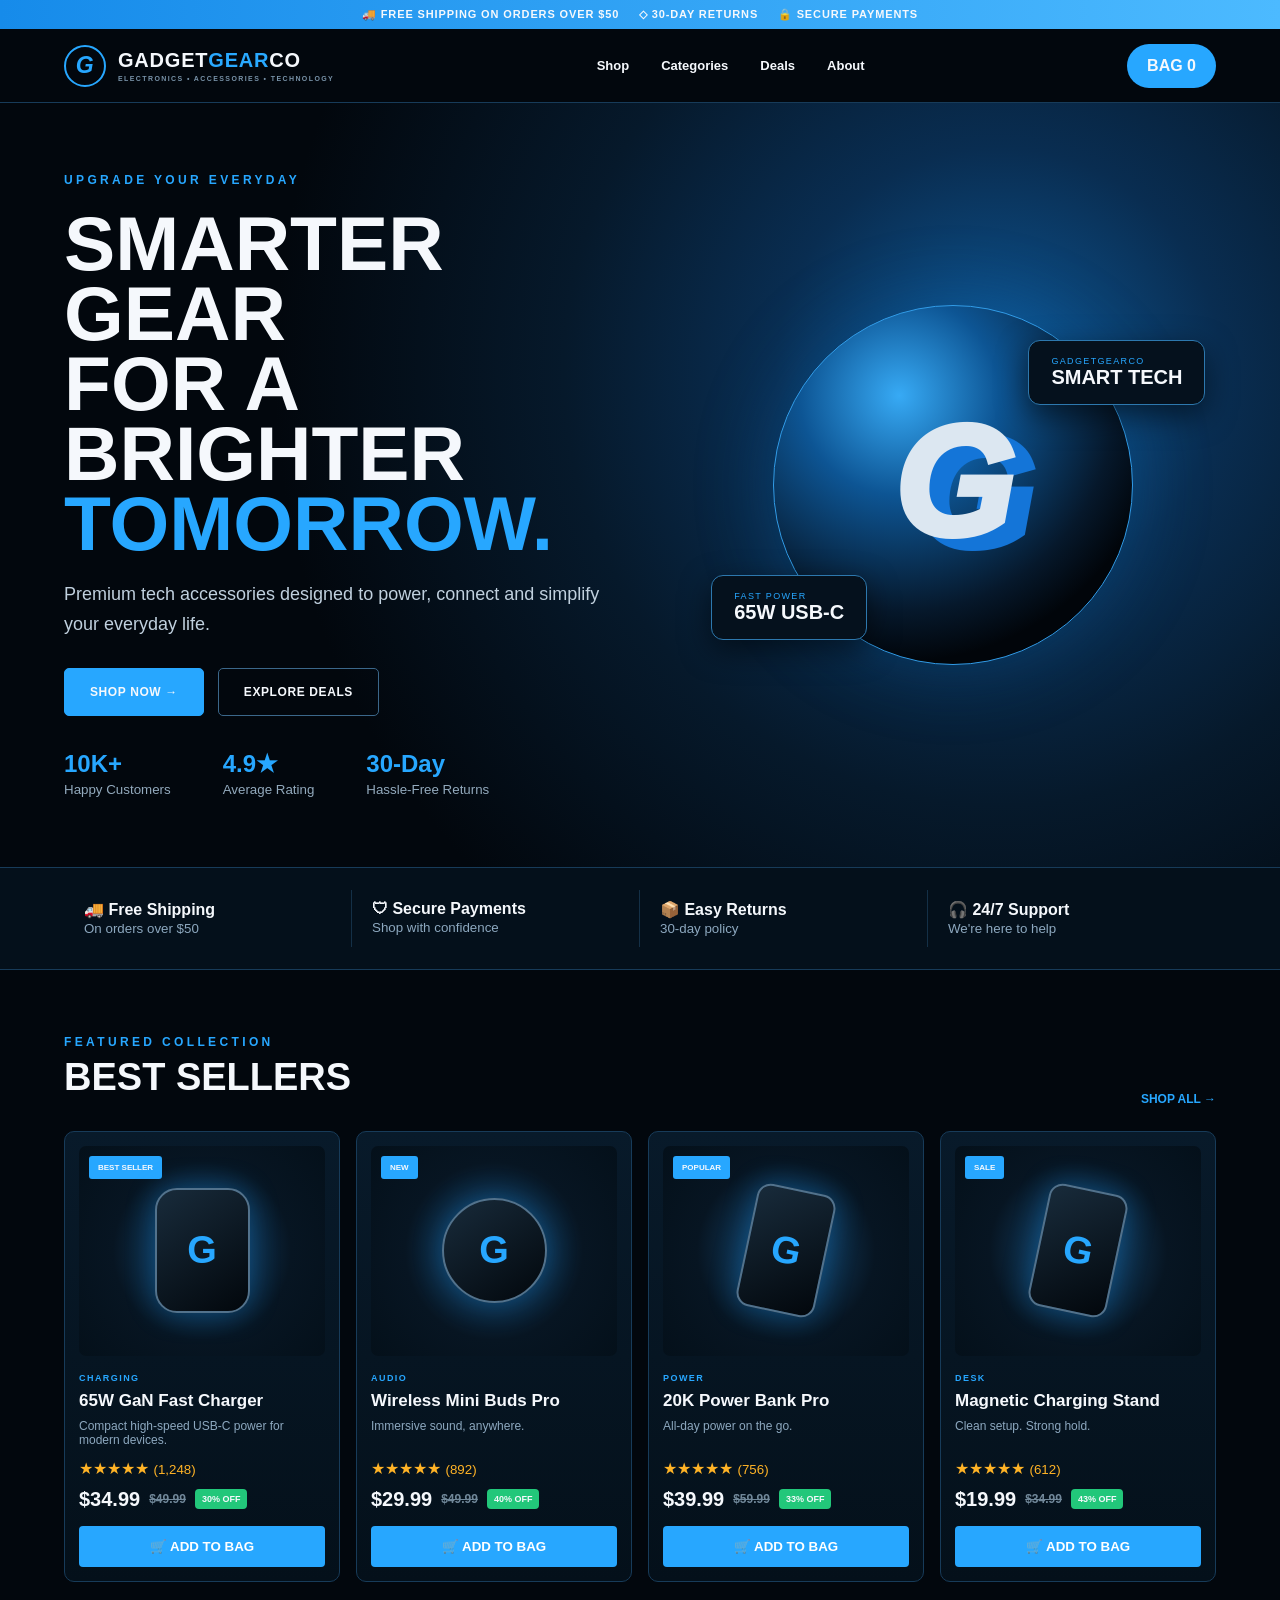
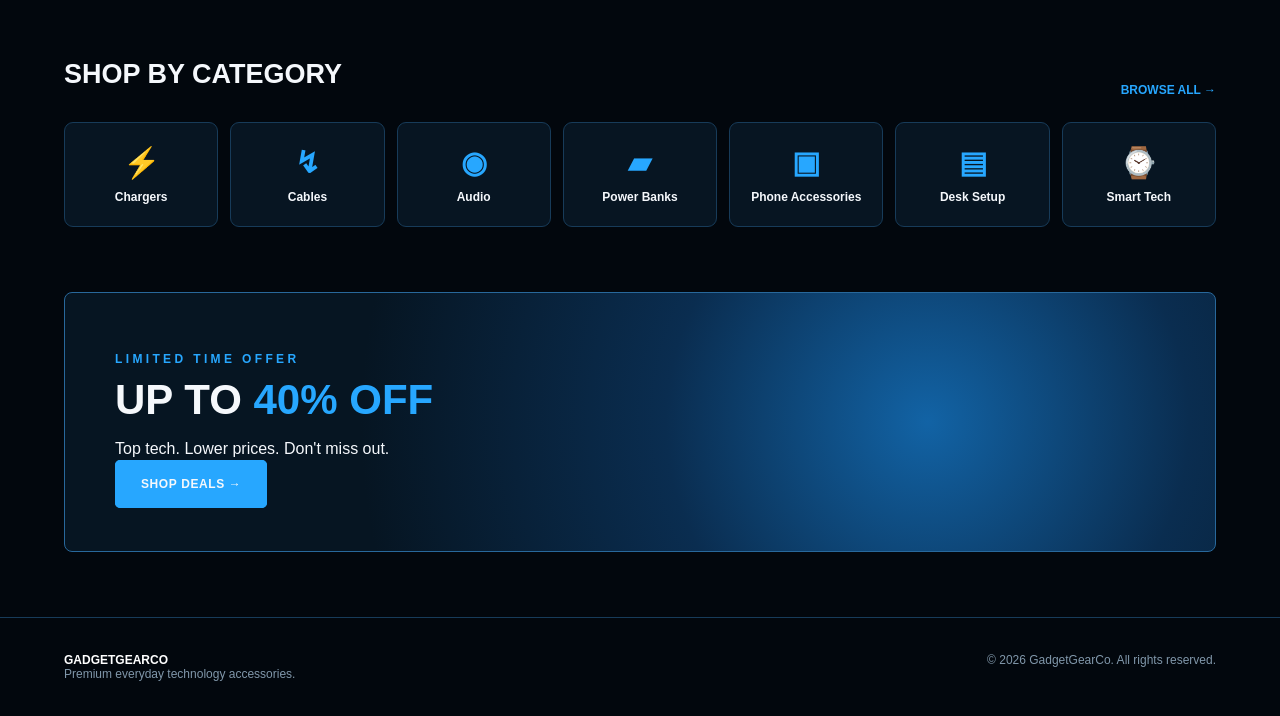
==== commit 885c7c01: "Add files via upload" ====
--- a/index.html
+++ b/index.html
@@ -1,45 +1,45 @@
-<!doctype html><html lang="en"><head><meta charset="utf-8"><meta name="viewport" content="width=device-width,initial-scale=1">
+<!doctype html>
+<html lang="en">
+<head>
+<meta charset="utf-8"><meta name="viewport" content="width=device-width,initial-scale=1">
 <title>GadgetGearCo | Premium Tech Accessories</title>
 <style>
-:root{--bg:#03070c;--card:#091522;--card2:#0d2033;--line:#1b4263;--blue:#36a8ff;--white:#f7f9fc;--muted:#8da6bb;--orange:#ff743d}
-*{box-sizing:border-box}html{scroll-behavior:smooth}body{margin:0;background:var(--bg);color:var(--white);font-family:Arial,sans-serif}a{text-decoration:none;color:inherit}button{font:inherit;cursor:pointer}.wrap{max-width:1240px;margin:auto;padding:0 26px}
-.promo{background:linear-gradient(90deg,#158de8,#55baff);text-align:center;padding:9px;font-size:11px;font-weight:900;letter-spacing:2px}
-header{height:78px;border-bottom:1px solid #15334c;background:#03080e;position:sticky;top:0;z-index:30}.nav{height:100%;display:flex;align-items:center;justify-content:space-between}.brand{display:flex;align-items:center;gap:12px;font-weight:1000;font-size:21px}.logo{width:44px;height:44px;border-radius:12px;background:linear-gradient(145deg,#143e63,#050b12);border:1px solid #319fe9;display:grid;place-items:center;color:#50b9ff;font-size:25px;font-weight:1000;font-style:italic;box-shadow:0 0 24px #168fff33}.brand span{color:var(--blue)}nav{display:flex;gap:30px;font-size:13px;font-weight:800}.bag{background:var(--blue);border:0;color:white;border-radius:25px;padding:13px 19px;font-weight:900}
-.hero{min-height:600px;background:radial-gradient(circle at 77% 38%,#164d79 0,#0b2945 22%,#05111e 43%,#03070c 70%);display:grid;align-items:center}.hero-grid{display:grid;grid-template-columns:1.05fr .95fr;gap:40px;align-items:center}.eyebrow{color:var(--blue);font-size:11px;letter-spacing:3px;font-weight:900}.hero h1{font-size:clamp(56px,6.5vw,88px);line-height:.9;letter-spacing:-4px;margin:18px 0 22px}.hero h1 span{color:var(--blue)}.hero p{font-size:18px;color:#b8c9d8;line-height:1.65;max-width:560px}.buttons{display:flex;gap:12px;margin-top:28px}.btn{padding:15px 21px;border:1px solid #315879;border-radius:7px;font-size:12px;font-weight:900}.btn.primary{background:var(--blue);border-color:var(--blue)}
-.showcase{position:relative;height:430px;display:grid;place-items:center}.device{width:330px;height:330px;border-radius:50%;background:radial-gradient(circle at 32% 25%,#59c5ff,#176da9 32%,#07111c 68%);border:1px solid #3eb3ff;box-shadow:0 0 90px #148be84d;display:grid;place-items:center}.device-inner{width:170px;height:220px;border-radius:30px;background:linear-gradient(145deg,#172b3c,#02070c);border:2px solid #8da9bc;box-shadow:20px 25px 40px #0008;transform:rotate(-10deg);display:grid;place-items:center}.device-inner:after{content:"65W";font-size:44px;font-weight:1000;color:var(--blue)}.float{position:absolute;background:#07131f;border:1px solid #2d79b4;border-radius:10px;padding:14px 18px;font-weight:900;box-shadow:0 12px 30px #0008}.float small{display:block;color:var(--blue);font-size:8px;letter-spacing:2px;margin-bottom:5px}.f1{right:5px;top:80px}.f2{left:10px;bottom:70px}
-.trust{background:#07131e;border-block:1px solid #173852}.trust-grid{display:grid;grid-template-columns:repeat(4,1fr)}.trust-item{padding:22px;border-right:1px solid #173852}.trust-item:last-child{border:0}.trust-item b{font-size:12px}.trust-item p{font-size:10px;color:var(--muted);margin:5px 0 0}
-.shop{padding:85px 0}.heading{display:flex;justify-content:space-between;align-items:end;gap:30px;margin-bottom:28px}.heading h2{font-size:40px;margin:8px 0}.heading p{max-width:450px;color:var(--muted);line-height:1.6}.filters{display:flex;gap:8px;flex-wrap:wrap;margin-bottom:25px}.filter{border:1px solid #1e4565;background:#07131f;color:#b7cad9;border-radius:20px;padding:10px 15px}.filter.active{background:var(--blue);color:white}
-.products{display:grid;grid-template-columns:repeat(4,1fr);gap:17px}.card{background:linear-gradient(180deg,#0b1927,#06101a);border:1px solid #1a405e;border-radius:15px;overflow:hidden;transition:.2s;position:relative}.card:hover{transform:translateY(-6px);border-color:#39a9f8;box-shadow:0 18px 50px #0009}.badge{position:absolute;top:13px;left:13px;z-index:2;padding:6px 8px;border-radius:4px;background:var(--blue);font-size:8px;font-weight:900}.sale{background:var(--orange)}
-.product-art{height:205px;display:grid;place-items:center;background:radial-gradient(circle,#153d5e,#091725 58%,#06101a);overflow:hidden}.product-shape{position:relative;filter:drop-shadow(0 20px 20px #0009)}.charger{width:90px;height:120px;background:linear-gradient(145deg,#e9eef2,#8294a4);border-radius:18px}.charger:before{content:"";position:absolute;width:25px;height:38px;border:8px solid #37a9ff;border-left:0;right:-25px;top:35px;border-radius:0 18px 18px 0}.charger:after{content:"65W";position:absolute;color:#0b416b;font-weight:1000;bottom:15px;left:24px}.power{width:100px;height:150px;border-radius:18px;background:linear-gradient(145deg,#243d51,#080d13);border:2px solid #6bbef5}.power:after{content:"100%";position:absolute;top:18px;left:22px;color:#4eb5ff;font-weight:900}.buds{width:135px;height:85px;border-radius:20px 20px 38px 38px;background:linear-gradient(#e9edf1,#788d9f);box-shadow:inset 0 -10px 20px #607283}.buds:after{content:"••";position:absolute;color:#1a9cff;font-size:35px;letter-spacing:20px;left:25px;top:16px}.stand{width:105px;height:145px;border:8px solid #8498aa;border-radius:22px;transform:rotate(-8deg)}.stand:after{content:"";position:absolute;width:90px;height:8px;background:#5c7081;left:-2px;bottom:-28px;border-radius:10px}.cable{width:125px;height:125px;border:10px solid #309fe9;border-radius:50%}.cable:after{content:"";position:absolute;width:35px;height:18px;background:#d8e1e8;right:-22px;top:45px;border-radius:4px}.speaker{width:105px;height:135px;border-radius:24px;background:linear-gradient(145deg,#173b59,#06111b);border:2px solid #3baaf4}.speaker:after{content:"◉";position:absolute;font-size:62px;color:#42aaff;left:20px;top:31px}.dock{width:150px;height:38px;border-radius:10px;background:linear-gradient(#a8b6c1,#435565);transform:perspective(120px) rotateX(15deg)}.dock:after{content:"••••";color:#39a8ff;letter-spacing:12px;position:absolute;left:20px;top:6px}.case{width:130px;height:105px;border-radius:18px;background:linear-gradient(145deg,#1b3850,#07101a);border:2px solid #478fc2}.case:after{content:"TECH";position:absolute;left:30px;top:38px;color:#42aaff;font-weight:1000;letter-spacing:3px}
-.info{padding:18px}.cat{color:var(--blue);font-size:8px;font-weight:900;letter-spacing:1.5px}.info h3{font-size:16px;margin:8px 0}.desc{font-size:11px;color:var(--muted);line-height:1.5;min-height:34px}.stars{color:#ffc24b;font-size:11px;margin-top:10px}.stars span{color:#71899e}.price-row{display:flex;gap:9px;align-items:center;margin:13px 0}.price{font-size:21px;font-weight:1000}.old{text-decoration:line-through;color:#71899e;font-size:12px}.add{width:100%;padding:12px;border:0;border-radius:6px;background:var(--blue);color:white;font-weight:900}.add:hover{background:#69c1ff}
-.banner{margin-bottom:85px}.banner-box{padding:50px;background:linear-gradient(120deg,#0a1b2d,#154b79);border:1px solid #28628f;border-radius:15px;display:grid;grid-template-columns:1fr auto;align-items:center}.banner h2{font-size:37px;margin:10px 0}.banner strong{font-size:46px;color:#69c3ff}
-footer{border-top:1px solid #173852;padding:42px 0;color:#8199ad}.footer-grid{display:flex;justify-content:space-between;gap:30px}
-.cart{position:fixed;right:0;top:0;width:min(410px,100%);height:100%;z-index:50;background:#07131f;border-left:1px solid #28628f;padding:25px;transform:translateX(105%);transition:.25s;box-shadow:-20px 0 60px #0009}.cart.open{transform:none}.cart-top{display:flex;justify-content:space-between}.close{background:none;border:0;color:white;font-size:26px}.cart-item{display:flex;justify-content:space-between;padding:13px 0;border-bottom:1px solid #173852;color:#c2d0dc;font-size:13px}.total{font-size:22px;font-weight:900;margin-top:24px}
-@media(max-width:900px){nav{display:none}.hero-grid{grid-template-columns:1fr}.showcase{height:380px}.products{grid-template-columns:1fr 1fr}.trust-grid{grid-template-columns:1fr 1fr}.banner-box{grid-template-columns:1fr}.hero{padding:50px 0}.hero h1{letter-spacing:-2px}}
-@media(max-width:560px){.products,.trust-grid{grid-template-columns:1fr}.heading{display:block}.showcase{transform:scale(.8);margin:-30px}.hero h1{font-size:54px}.buttons{flex-direction:column}.banner-box{padding:30px}.footer-grid{display:block}}
-</style></head><body>
-<div class="promo">FREE SHIPPING DEMO • PREMIUM EVERYDAY TECH • USD PRICING</div>
-<header><div class="wrap nav"><a class="brand" href="#"><span class="logo">G</span><b>GADGET<span>GEAR</span>CO</b></a><nav><a href="#shop">Shop</a><a href="#shop">Best Sellers</a><a href="#deal">Deals</a><a href="#about">About</a></nav><button class="bag" onclick="toggleCart()">BAG <span id="count">0</span></button></div></header>
-<section class="hero"><div class="wrap hero-grid"><div><div class="eyebrow">SMART ACCESSORIES. CLEANER EVERYDAY TECH.</div><h1>POWER.<br>CONNECT.<br><span>UPGRADE.</span></h1><p>Premium-looking electronic accessories for charging, mobile, audio, travel and desk setups — presented in a cleaner modern storefront.</p><div class="buttons"><a href="#shop" class="btn primary">SHOP BEST SELLERS →</a><a href="#deal" class="btn">VIEW DEALS</a></div></div><div class="showcase"><div class="device"><div class="device-inner"></div></div><div class="float f1"><small>FAST CHARGING</small>USB-C POWER</div><div class="float f2"><small>EVERYDAY ESSENTIAL</small>SMARTER SETUP</div></div></div></section>
-<section class="trust"><div class="wrap trust-grid"><div class="trust-item"><b>⚡ FAST POWER</b><p>Modern charging essentials</p></div><div class="trust-item"><b>◇ CLEAN DESIGN</b><p>Premium everyday presentation</p></div><div class="trust-item"><b>▣ SMART ACCESSORIES</b><p>Useful tech for daily setups</p></div><div class="trust-item"><b>✦ USD PRICING</b><p>Simple product browsing</p></div></div></section>
-<main class="shop" id="shop"><div class="wrap"><div class="heading"><div><div class="eyebrow">CURATED TECH ESSENTIALS</div><h2>Best Sellers</h2></div><p>Product cards redesigned to feel more like a real electronics storefront — no oversized emoji placeholders.</p></div><div class="filters"><button class="filter active" onclick="filterP('all',this)">All</button><button class="filter" onclick="filterP('power',this)">Charging</button><button class="filter" onclick="filterP('mobile',this)">Mobile</button><button class="filter" onclick="filterP('audio',this)">Audio</button><button class="filter" onclick="filterP('desk',this)">Desk & Travel</button></div><div class="products" id="products"></div></div></main>
-<section class="banner" id="deal"><div class="wrap"><div class="banner-box"><div><div class="eyebrow">GADGETGEARCO ESSENTIALS</div><h2>Upgrade your setup.</h2><p>Charging, mobile and desk accessories with a cleaner premium presentation.</p></div><strong>FROM $15.99</strong></div></div></section>
-<footer id="about"><div class="wrap footer-grid"><div><b>GADGETGEARCO</b><p>Electronics • Accessories • Technology</p></div><div><small>Demo storefront. Product details, prices, ratings and promotional claims are sample content.<br>Payments, shipping, taxes, inventory and fulfillment require real commerce integration.</small></div></div></footer>
-<aside class="cart" id="cart"><div class="cart-top"><h2>Your Bag</h2><button class="close" onclick="toggleCart()">×</button></div><div id="cartItems">Your bag is empty.</div><div class="total">Total: $<span id="total">0.00</span></div></aside>
+*{box-sizing:border-box}html{scroll-behavior:smooth}body{margin:0;background:#02070d;color:#f5f8fc;font-family:Arial,Helvetica,sans-serif}a{color:inherit;text-decoration:none}
+:root{--blue:#27a7ff;--blue2:#0c69db;--panel:#071522;--line:#173b59;--muted:#8da8bf;--green:#22c77a}
+.top{background:linear-gradient(90deg,#168bea,#4cbaff);text-align:center;padding:8px;font-size:11px;font-weight:800;letter-spacing:.08em}
+nav{height:74px;display:flex;align-items:center;justify-content:space-between;padding:0 5%;border-bottom:1px solid var(--line);background:#02070d;position:sticky;top:0;z-index:10}
+.brand{display:flex;align-items:center;gap:12px;font-weight:900;font-size:20px;letter-spacing:.04em}.mark{width:42px;height:42px;border:2px solid var(--blue);border-radius:50%;display:grid;place-items:center;color:var(--blue);font-style:italic;font-size:23px}.brand small{display:block;font-size:7px;color:#7892a8;letter-spacing:.2em;margin-top:3px}
+.links{display:flex;gap:32px;font-size:13px;font-weight:700}.bag{background:var(--blue);padding:13px 20px;border-radius:30px;font-weight:900}
+.hero{min-height:560px;padding:70px 5%;display:grid;grid-template-columns:1.05fr .95fr;gap:45px;align-items:center;background:radial-gradient(circle at 78% 35%,#0e5795 0,#092d51 20%,#06192b 39%,#02070d 65%)}
+.eyebrow{color:var(--blue);font-size:12px;letter-spacing:.28em;font-weight:900}.hero h1{font-size:clamp(52px,6vw,88px);line-height:.91;margin:22px 0}.hero h1 span{color:var(--blue)}.hero p{color:#c0d0de;font-size:18px;line-height:1.65;max-width:560px}
+.btns{display:flex;gap:14px;margin:28px 0}.btn{padding:16px 25px;border-radius:5px;font-size:12px;font-weight:900;letter-spacing:.05em;border:1px solid #3b678a}.primary{background:var(--blue);border-color:var(--blue)}
+.stats{display:flex;gap:52px;margin-top:34px}.stats b{font-size:24px;color:var(--blue)}.stats small{display:block;color:#93aabd;margin-top:4px}
+.stage{height:430px;position:relative;display:grid;place-items:center}.orb{width:360px;height:360px;border-radius:50%;border:1px solid #319ce8;background:radial-gradient(circle at 35% 25%,#37aaf5,#0d5594 28%,#06182b 61%,#01050a 75%);box-shadow:0 0 80px #0b70be55;display:grid;place-items:center}.bigg{font-size:155px;font-weight:1000;font-style:italic;color:#dce7f1;text-shadow:20px 12px 0 #1475d8}.chip{position:absolute;background:#05111d;border:1px solid #2d78ae;border-radius:12px;padding:15px 22px;box-shadow:0 10px 30px #0008}.chip.one{right:2%;top:70px}.chip.two{left:4%;bottom:60px}.chip small{display:block;color:var(--blue);letter-spacing:.15em;font-size:9px}.chip b{font-size:20px}
+.benefits{display:grid;grid-template-columns:repeat(4,1fr);padding:22px 5%;border-top:1px solid var(--line);border-bottom:1px solid var(--line);background:#04101b}.benefit{padding:10px 20px;border-right:1px solid #143047}.benefit:last-child{border:0}.benefit b{display:block}.benefit small{color:var(--muted)}
+section{padding:65px 5%}.section-head{display:flex;justify-content:space-between;align-items:end;margin-bottom:25px}.section-head h2{font-size:38px;margin:7px 0}.section-head a{color:var(--blue);font-weight:800;font-size:12px}
+.products{display:grid;grid-template-columns:repeat(4,1fr);gap:16px}.card{border:1px solid var(--line);background:linear-gradient(180deg,#081a2a,#04101a);border-radius:10px;padding:14px;transition:.25s}.card:hover{transform:translateY(-5px);border-color:var(--blue)}.visual{height:210px;border-radius:7px;background:radial-gradient(circle,#174b76,#071522 55%,#04101a);display:grid;place-items:center;position:relative}.badge{position:absolute;left:10px;top:10px;background:var(--blue);padding:7px 9px;font-size:8px;font-weight:900;border-radius:3px}.device{width:95px;height:125px;border-radius:22px;background:linear-gradient(145deg,#182b3b,#02070c);border:2px solid #52728c;box-shadow:0 0 30px #159cff55;position:relative}.device:after{content:"G";position:absolute;inset:0;display:grid;place-items:center;font-size:38px;font-weight:900;color:var(--blue)}.round{border-radius:50%;height:105px;width:105px}.stand{height:125px;width:80px;border-radius:14px;transform:rotate(12deg)}.card .cat{color:var(--blue);font-size:9px;letter-spacing:.16em;font-weight:900;margin-top:17px}.card h3{font-size:17px;margin:8px 0}.desc{color:var(--muted);font-size:12px;min-height:30px}.stars{color:#ffb326;margin:10px 0}.price{display:flex;align-items:center;gap:9px;font-size:20px;font-weight:900}.old{text-decoration:line-through;color:#71889a;font-size:12px}.off{background:var(--green);padding:5px 7px;border-radius:4px;font-size:9px}.add{width:100%;margin-top:15px;padding:13px;background:var(--blue);border:0;border-radius:4px;color:white;font-weight:900;cursor:pointer}
+.categories{display:grid;grid-template-columns:repeat(7,1fr);gap:12px}.category{background:#071522;border:1px solid var(--line);border-radius:9px;padding:22px 8px;text-align:center;font-size:12px;font-weight:800}.category i{display:block;font-style:normal;font-size:30px;color:var(--blue);margin-bottom:10px}
+.promo{margin:0 5% 65px;min-height:260px;border:1px solid #28689b;border-radius:8px;padding:50px;background:radial-gradient(circle at 75%,#1263a5,#0a2d50 30%,#061522 65%);display:flex;align-items:center}.promo h2{font-size:42px;margin:10px 0}.promo span{color:var(--blue)}
+footer{border-top:1px solid var(--line);padding:35px 5%;color:#8097aa;display:flex;justify-content:space-between;font-size:12px}
+.cart{position:fixed;right:20px;bottom:20px;background:var(--blue);padding:14px 18px;border-radius:30px;font-weight:900;box-shadow:0 8px 30px #000;display:none}
+@media(max-width:850px){.links{display:none}.hero{grid-template-columns:1fr;padding-top:45px}.stage{height:330px}.orb{width:280px;height:280px}.bigg{font-size:110px}.products{grid-template-columns:1fr 1fr}.benefits{grid-template-columns:1fr 1fr}.categories{grid-template-columns:repeat(2,1fr)}.stats{gap:20px}.promo{margin:0 4% 40px;padding:30px}.promo h2{font-size:32px}}
+@media(max-width:520px){.products{grid-template-columns:1fr}.hero h1{font-size:50px}.benefits{grid-template-columns:1fr}.stats{flex-wrap:wrap}}
+</style>
+</head>
+<body>
+<div class="top">🚚 FREE SHIPPING ON ORDERS OVER $50 &nbsp;&nbsp;&nbsp; ◇ 30-DAY RETURNS &nbsp;&nbsp;&nbsp; 🔒 SECURE PAYMENTS</div>
+<nav><a class="brand" href="#"><span class="mark">G</span><span>GADGET<span style="color:#29a9ff">GEAR</span>CO<small>ELECTRONICS • ACCESSORIES • TECHNOLOGY</small></span></a><div class="links"><a href="#shop">Shop</a><a href="#categories">Categories</a><a href="#deals">Deals</a><a href="#about">About</a></div><a class="bag" href="#shop">BAG <span id="count">0</span></a></nav>
+<header class="hero"><div><div class="eyebrow">UPGRADE YOUR EVERYDAY</div><h1>SMARTER GEAR<br>FOR A BRIGHTER<br><span>TOMORROW.</span></h1><p>Premium tech accessories designed to power, connect and simplify your everyday life.</p><div class="btns"><a class="btn primary" href="#shop">SHOP NOW →</a><a class="btn" href="#deals">EXPLORE DEALS</a></div><div class="stats"><div><b>10K+</b><small>Happy Customers</small></div><div><b>4.9★</b><small>Average Rating</small></div><div><b>30-Day</b><small>Hassle-Free Returns</small></div></div></div><div class="stage"><div class="orb"><div class="bigg">G</div></div><div class="chip one"><small>GADGETGEARCO</small><b>SMART TECH</b></div><div class="chip two"><small>FAST POWER</small><b>65W USB-C</b></div></div></header>
+<div class="benefits"><div class="benefit"><b>🚚 Free Shipping</b><small>On orders over $50</small></div><div class="benefit"><b>🛡 Secure Payments</b><small>Shop with confidence</small></div><div class="benefit"><b>📦 Easy Returns</b><small>30-day policy</small></div><div class="benefit"><b>🎧 24/7 Support</b><small>We're here to help</small></div></div>
+<section id="shop"><div class="section-head"><div><div class="eyebrow">FEATURED COLLECTION</div><h2>BEST SELLERS</h2></div><a href="#">SHOP ALL →</a></div><div class="products">
+<div class="card"><div class="visual"><span class="badge">BEST SELLER</span><div class="device"></div></div><div class="cat">CHARGING</div><h3>65W GaN Fast Charger</h3><div class="desc">Compact high-speed USB-C power for modern devices.</div><div class="stars">★★★★★ <small>(1,248)</small></div><div class="price">$34.99 <span class="old">$49.99</span><span class="off">30% OFF</span></div><button class="add">🛒 ADD TO BAG</button></div>
+<div class="card"><div class="visual"><span class="badge">NEW</span><div class="device round"></div></div><div class="cat">AUDIO</div><h3>Wireless Mini Buds Pro</h3><div class="desc">Immersive sound, anywhere.</div><div class="stars">★★★★★ <small>(892)</small></div><div class="price">$29.99 <span class="old">$49.99</span><span class="off">40% OFF</span></div><button class="add">🛒 ADD TO BAG</button></div>
+<div class="card"><div class="visual"><span class="badge">POPULAR</span><div class="device stand"></div></div><div class="cat">POWER</div><h3>20K Power Bank Pro</h3><div class="desc">All-day power on the go.</div><div class="stars">★★★★★ <small>(756)</small></div><div class="price">$39.99 <span class="old">$59.99</span><span class="off">33% OFF</span></div><button class="add">🛒 ADD TO BAG</button></div>
+<div class="card"><div class="visual"><span class="badge">SALE</span><div class="device stand"></div></div><div class="cat">DESK</div><h3>Magnetic Charging Stand</h3><div class="desc">Clean setup. Strong hold.</div><div class="stars">★★★★★ <small>(612)</small></div><div class="price">$19.99 <span class="old">$34.99</span><span class="off">43% OFF</span></div><button class="add">🛒 ADD TO BAG</button></div>
+</div></section>
+<section id="categories" style="padding-top:5px"><div class="section-head"><h2 style="font-size:27px">SHOP BY CATEGORY</h2><a href="#">BROWSE ALL →</a></div><div class="categories"><div class="category"><i>⚡</i>Chargers</div><div class="category"><i>↯</i>Cables</div><div class="category"><i>◉</i>Audio</div><div class="category"><i>▰</i>Power Banks</div><div class="category"><i>▣</i>Phone Accessories</div><div class="category"><i>▤</i>Desk Setup</div><div class="category"><i>⌚</i>Smart Tech</div></div></section>
+<div class="promo" id="deals"><div><div class="eyebrow">LIMITED TIME OFFER</div><h2>UP TO <span>40% OFF</span></h2><p>Top tech. Lower prices. Don't miss out.</p><a class="btn primary" href="#shop">SHOP DEALS →</a></div></div>
+<footer id="about"><div><b style="color:white">GADGETGEARCO</b><br>Premium everyday technology accessories.</div><div>© 2026 GadgetGearCo. All rights reserved.</div></footer><div class="cart" id="toast">Added to bag ✓</div>
 <script>
-const P=[
-["65W USB-C Fast Charger","power","charger",29.99,39.99,"BEST SELLER","Compact high-speed charging for compatible everyday devices."],
-["20K Power Bank Pro","power","power",39.99,49.99,"POPULAR","Portable high-capacity backup power for travel and daily use."],
-["Magnetic Charging Stand","mobile","stand",19.99,24.99,"SALE","Clean upright charging stand for a modern mobile setup."],
-["USB-C Cable 2-Pack","power","cable",15.99,21.99,"VALUE","Durable everyday cables for charging and connectivity."],
-["Wireless Mini Speaker","audio","speaker",29.99,39.99,"POPULAR","Compact wireless audio for desk, travel and everyday listening."],
-["Aluminum Desk Dock","desk","dock",24.99,31.99,"NEW","Minimal desktop dock designed for a cleaner workspace."],
-["Tech Travel Organizer","desk","case",16.99,22.99,"SALE","Organize cables and small accessories while traveling."],
-["Slim Power Bank","mobile","power",24.99,32.99,"NEW","Portable power in a compact everyday form."]
-];let cart=[];
-function render(list=P){products.innerHTML=list.map(p=>`<article class="card"><span class="badge ${p[5]=="SALE"?"sale":""}">${p[5]}</span><div class="product-art"><div class="product-shape ${p[2]}"></div></div><div class="info"><div class="cat">${p[1].toUpperCase()}</div><h3>${p[0]}</h3><div class="desc">${p[6]}</div><div class="stars">★★★★★ <span>(demo)</span></div><div class="price-row"><span class="price">$${p[3].toFixed(2)}</span><span class="old">$${p[4].toFixed(2)}</span></div><button class="add" onclick="add('${p[0]}',${p[3]})">ADD TO BAG</button></div></article>`).join("")}
-function filterP(c,e){document.querySelectorAll(".filter").forEach(x=>x.classList.remove("active"));e.classList.add("active");render(c=="all"?P:P.filter(p=>p[1]==c))}
-function add(n,p){cart.push({n,p});update();document.getElementById("cart").classList.add("open")}
-function update(){count.textContent=cart.length;cartItems.innerHTML=cart.length?cart.map(x=>`<div class="cart-item"><span>${x.n}</span><b>$${x.p.toFixed(2)}</b></div>`).join(""):"Your bag is empty.";total.textContent=cart.reduce((s,x)=>s+x.p,0).toFixed(2)}
-function toggleCart(){document.getElementById("cart").classList.toggle("open")}render();
+let n=0; document.querySelectorAll('.add').forEach(b=>b.onclick=()=>{n++;document.getElementById('count').textContent=n;let t=document.getElementById('toast');t.style.display='block';setTimeout(()=>t.style.display='none',1200)});
 </script></body></html>
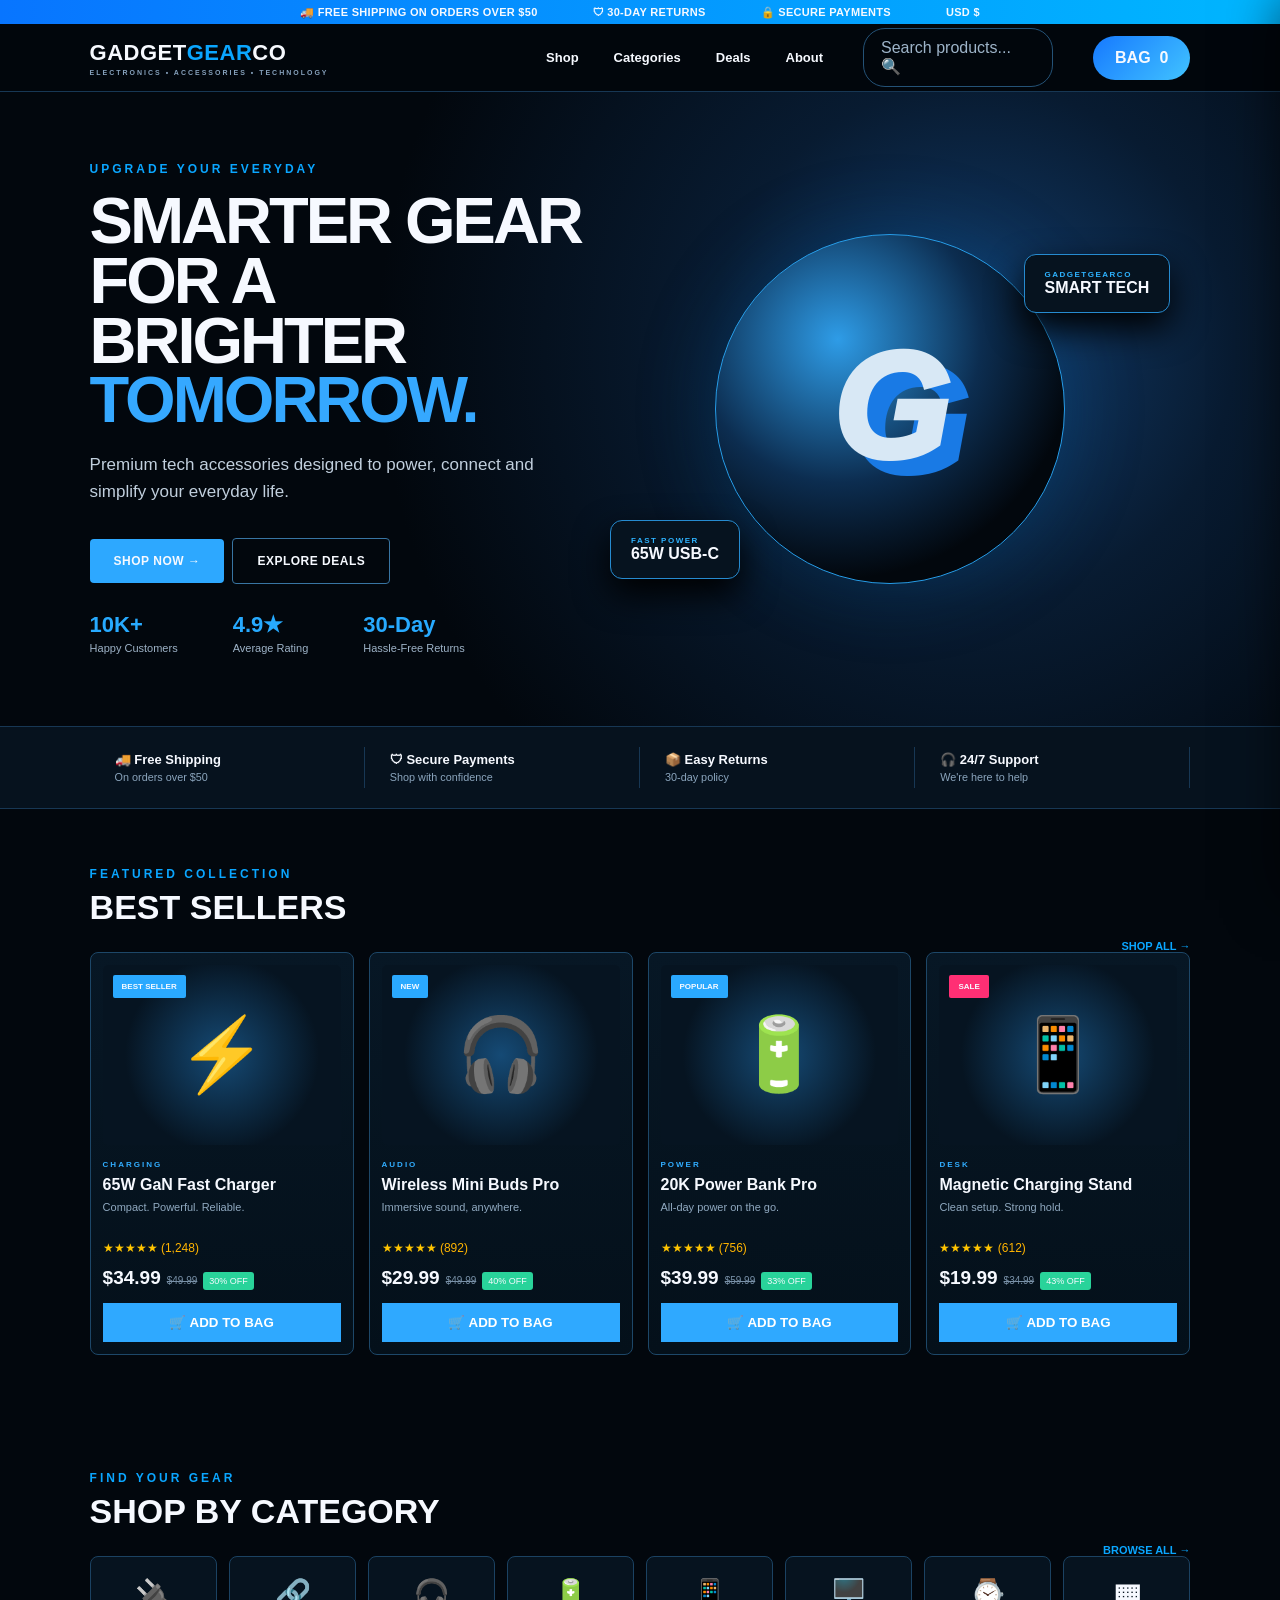
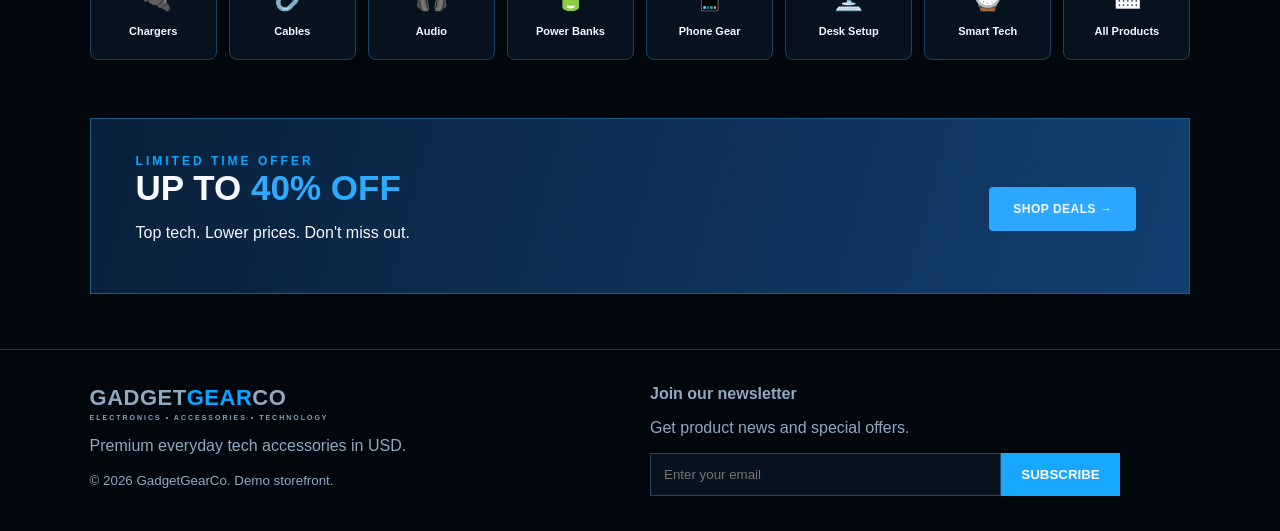
==== commit e251d92f: "Add files via upload" ====
--- a/index.html
+++ b/index.html
@@ -3,43 +3,67 @@
 <head>
 <meta charset="utf-8"><meta name="viewport" content="width=device-width,initial-scale=1">
 <title>GadgetGearCo | Premium Tech Accessories</title>
+<meta name="description" content="Premium electronic accessories, charging, audio and smart tech.">
 <style>
-*{box-sizing:border-box}html{scroll-behavior:smooth}body{margin:0;background:#02070d;color:#f5f8fc;font-family:Arial,Helvetica,sans-serif}a{color:inherit;text-decoration:none}
-:root{--blue:#27a7ff;--blue2:#0c69db;--panel:#071522;--line:#173b59;--muted:#8da8bf;--green:#22c77a}
-.top{background:linear-gradient(90deg,#168bea,#4cbaff);text-align:center;padding:8px;font-size:11px;font-weight:800;letter-spacing:.08em}
-nav{height:74px;display:flex;align-items:center;justify-content:space-between;padding:0 5%;border-bottom:1px solid var(--line);background:#02070d;position:sticky;top:0;z-index:10}
-.brand{display:flex;align-items:center;gap:12px;font-weight:900;font-size:20px;letter-spacing:.04em}.mark{width:42px;height:42px;border:2px solid var(--blue);border-radius:50%;display:grid;place-items:center;color:var(--blue);font-style:italic;font-size:23px}.brand small{display:block;font-size:7px;color:#7892a8;letter-spacing:.2em;margin-top:3px}
-.links{display:flex;gap:32px;font-size:13px;font-weight:700}.bag{background:var(--blue);padding:13px 20px;border-radius:30px;font-weight:900}
-.hero{min-height:560px;padding:70px 5%;display:grid;grid-template-columns:1.05fr .95fr;gap:45px;align-items:center;background:radial-gradient(circle at 78% 35%,#0e5795 0,#092d51 20%,#06192b 39%,#02070d 65%)}
-.eyebrow{color:var(--blue);font-size:12px;letter-spacing:.28em;font-weight:900}.hero h1{font-size:clamp(52px,6vw,88px);line-height:.91;margin:22px 0}.hero h1 span{color:var(--blue)}.hero p{color:#c0d0de;font-size:18px;line-height:1.65;max-width:560px}
-.btns{display:flex;gap:14px;margin:28px 0}.btn{padding:16px 25px;border-radius:5px;font-size:12px;font-weight:900;letter-spacing:.05em;border:1px solid #3b678a}.primary{background:var(--blue);border-color:var(--blue)}
-.stats{display:flex;gap:52px;margin-top:34px}.stats b{font-size:24px;color:var(--blue)}.stats small{display:block;color:#93aabd;margin-top:4px}
-.stage{height:430px;position:relative;display:grid;place-items:center}.orb{width:360px;height:360px;border-radius:50%;border:1px solid #319ce8;background:radial-gradient(circle at 35% 25%,#37aaf5,#0d5594 28%,#06182b 61%,#01050a 75%);box-shadow:0 0 80px #0b70be55;display:grid;place-items:center}.bigg{font-size:155px;font-weight:1000;font-style:italic;color:#dce7f1;text-shadow:20px 12px 0 #1475d8}.chip{position:absolute;background:#05111d;border:1px solid #2d78ae;border-radius:12px;padding:15px 22px;box-shadow:0 10px 30px #0008}.chip.one{right:2%;top:70px}.chip.two{left:4%;bottom:60px}.chip small{display:block;color:var(--blue);letter-spacing:.15em;font-size:9px}.chip b{font-size:20px}
-.benefits{display:grid;grid-template-columns:repeat(4,1fr);padding:22px 5%;border-top:1px solid var(--line);border-bottom:1px solid var(--line);background:#04101b}.benefit{padding:10px 20px;border-right:1px solid #143047}.benefit:last-child{border:0}.benefit b{display:block}.benefit small{color:var(--muted)}
-section{padding:65px 5%}.section-head{display:flex;justify-content:space-between;align-items:end;margin-bottom:25px}.section-head h2{font-size:38px;margin:7px 0}.section-head a{color:var(--blue);font-weight:800;font-size:12px}
-.products{display:grid;grid-template-columns:repeat(4,1fr);gap:16px}.card{border:1px solid var(--line);background:linear-gradient(180deg,#081a2a,#04101a);border-radius:10px;padding:14px;transition:.25s}.card:hover{transform:translateY(-5px);border-color:var(--blue)}.visual{height:210px;border-radius:7px;background:radial-gradient(circle,#174b76,#071522 55%,#04101a);display:grid;place-items:center;position:relative}.badge{position:absolute;left:10px;top:10px;background:var(--blue);padding:7px 9px;font-size:8px;font-weight:900;border-radius:3px}.device{width:95px;height:125px;border-radius:22px;background:linear-gradient(145deg,#182b3b,#02070c);border:2px solid #52728c;box-shadow:0 0 30px #159cff55;position:relative}.device:after{content:"G";position:absolute;inset:0;display:grid;place-items:center;font-size:38px;font-weight:900;color:var(--blue)}.round{border-radius:50%;height:105px;width:105px}.stand{height:125px;width:80px;border-radius:14px;transform:rotate(12deg)}.card .cat{color:var(--blue);font-size:9px;letter-spacing:.16em;font-weight:900;margin-top:17px}.card h3{font-size:17px;margin:8px 0}.desc{color:var(--muted);font-size:12px;min-height:30px}.stars{color:#ffb326;margin:10px 0}.price{display:flex;align-items:center;gap:9px;font-size:20px;font-weight:900}.old{text-decoration:line-through;color:#71889a;font-size:12px}.off{background:var(--green);padding:5px 7px;border-radius:4px;font-size:9px}.add{width:100%;margin-top:15px;padding:13px;background:var(--blue);border:0;border-radius:4px;color:white;font-weight:900;cursor:pointer}
-.categories{display:grid;grid-template-columns:repeat(7,1fr);gap:12px}.category{background:#071522;border:1px solid var(--line);border-radius:9px;padding:22px 8px;text-align:center;font-size:12px;font-weight:800}.category i{display:block;font-style:normal;font-size:30px;color:var(--blue);margin-bottom:10px}
-.promo{margin:0 5% 65px;min-height:260px;border:1px solid #28689b;border-radius:8px;padding:50px;background:radial-gradient(circle at 75%,#1263a5,#0a2d50 30%,#061522 65%);display:flex;align-items:center}.promo h2{font-size:42px;margin:10px 0}.promo span{color:var(--blue)}
-footer{border-top:1px solid var(--line);padding:35px 5%;color:#8097aa;display:flex;justify-content:space-between;font-size:12px}
-.cart{position:fixed;right:20px;bottom:20px;background:var(--blue);padding:14px 18px;border-radius:30px;font-weight:900;box-shadow:0 8px 30px #000;display:none}
-@media(max-width:850px){.links{display:none}.hero{grid-template-columns:1fr;padding-top:45px}.stage{height:330px}.orb{width:280px;height:280px}.bigg{font-size:110px}.products{grid-template-columns:1fr 1fr}.benefits{grid-template-columns:1fr 1fr}.categories{grid-template-columns:repeat(2,1fr)}.stats{gap:20px}.promo{margin:0 4% 40px;padding:30px}.promo h2{font-size:32px}}
-@media(max-width:520px){.products{grid-template-columns:1fr}.hero h1{font-size:50px}.benefits{grid-template-columns:1fr}.stats{flex-wrap:wrap}}
+*{box-sizing:border-box}html{scroll-behavior:smooth}body{margin:0;background:#02070d;color:#f6f9ff;font-family:Arial,Helvetica,sans-serif}a{color:inherit;text-decoration:none}
+:root{--blue:#0aa6ff;--blue2:#1679ff;--line:#173754;--panel:#071522;--muted:#9ab0c6;--green:#29d39a}
+.top{height:24px;background:linear-gradient(90deg,#0875ff,#00b7ff);display:flex;justify-content:center;gap:55px;align-items:center;font-size:11px;font-weight:800;letter-spacing:.3px}
+nav{height:68px;border-bottom:1px solid var(--line);display:flex;align-items:center;gap:40px;padding:0 7%;position:sticky;top:0;background:rgba(2,7,13,.94);backdrop-filter:blur(14px);z-index:20}
+.brand{font-size:22px;font-weight:900;letter-spacing:.5px;margin-right:auto}.brand b{color:var(--blue)}.brand small{display:block;font-size:7px;letter-spacing:2px;color:#86a1bc;margin-top:3px}
+nav .links{display:flex;gap:35px;font-weight:700;font-size:13px}.search{border:1px solid #245277;border-radius:22px;padding:10px 17px;color:#9eb4c9;width:190px}.bag{background:linear-gradient(135deg,var(--blue2),#41c3ff);padding:13px 22px;border-radius:30px;font-weight:900}
+.hero{min-height:520px;padding:70px 7%;display:grid;grid-template-columns:1fr 1.2fr;align-items:center;background:radial-gradient(circle at 76% 40%,#123d6d 0,#081b31 25%,#02070d 57%)}
+.eyebrow{color:var(--blue);font-size:12px;font-weight:900;letter-spacing:3px}.hero h1{font-size:65px;line-height:.92;margin:15px 0 22px;letter-spacing:-3px}.hero h1 span{color:#35a8ff}.hero p{max-width:470px;color:#c1cfdd;font-size:17px;line-height:1.55}
+.btn{display:inline-block;padding:15px 24px;border-radius:4px;margin:16px 8px 10px 0;font-weight:900;font-size:12px;letter-spacing:.5px;background:#2da8ff}.btn.alt{background:transparent;border:1px solid #3875a3}
+.stats{display:flex;gap:55px;margin-top:18px}.stats b{display:block;color:#27aaff;font-size:22px}.stats span{font-size:11px;color:#9eb3c7}
+.showcase{height:390px;position:relative;display:flex;align-items:center;justify-content:center}.orb{width:350px;height:350px;border-radius:50%;border:1px solid #269de9;background:radial-gradient(circle at 35% 30%,#2e9ce7,#0c2d50 43%,#02070d 72%);box-shadow:0 0 80px #0069b744;display:flex;align-items:center;justify-content:center}
+.orb .g{font-size:150px;font-weight:1000;font-style:italic;color:#d8e8f5;text-shadow:18px 15px 0 #197ae5}.device{position:absolute;border:1px solid #268bd0;background:#06131f;border-radius:12px;padding:15px 20px;font-weight:900;box-shadow:0 15px 35px #000}.d1{top:40px;right:20px}.d2{bottom:25px;left:20px}.device small{display:block;color:#2eb3ff;font-size:8px;letter-spacing:1.5px}
+.trust{display:grid;grid-template-columns:repeat(4,1fr);border-top:1px solid var(--line);border-bottom:1px solid var(--line);padding:20px 7%;background:#06121e}.trust div{padding:5px 25px;border-right:1px solid var(--line);font-size:13px;font-weight:800}.trust small{display:block;color:#8ba5bd;margin-top:4px;font-weight:400}
+section{padding:58px 7%}.head{display:flex;align-items:end;justify-content:space-between}.head h2{font-size:34px;margin:7px 0 25px}.head a{color:var(--blue);font-size:11px;font-weight:900}
+.grid{display:grid;grid-template-columns:repeat(4,1fr);gap:15px}.card{border:1px solid #1d4768;background:linear-gradient(180deg,#071725,#04101a);border-radius:8px;padding:12px;transition:.25s}.card:hover{transform:translateY(-5px);border-color:#27aaff;box-shadow:0 15px 45px #008cff16}
+.pic{height:180px;border-radius:5px;background:radial-gradient(circle,#154a75,#061421 65%);display:flex;align-items:center;justify-content:center;font-size:72px;position:relative}.badge{position:absolute;left:10px;top:10px;background:#2aa9ff;padding:7px 9px;font-size:8px;font-weight:900;border-radius:2px}.sale{background:#ff2f74}
+.card .cat{color:#31adff;font-size:8px;letter-spacing:2px;font-weight:900;margin-top:15px}.card h3{margin:7px 0;font-size:16px}.desc{font-size:11px;color:#90a9c0;min-height:28px}.stars{color:#ffc400;font-size:12px;margin:12px 0}.price{font-size:19px;font-weight:900}.old{font-size:10px;color:#7890a7;text-decoration:line-through;margin-left:6px}.off{font-size:9px;background:var(--green);padding:4px 6px;border-radius:3px;margin-left:6px}.add{width:100%;border:0;background:#2fa9ff;color:white;font-weight:900;padding:12px;margin-top:14px;cursor:pointer}
+.categories{display:grid;grid-template-columns:repeat(8,1fr);gap:12px}.category{border:1px solid #1b4262;border-radius:8px;text-align:center;padding:20px 5px;background:#06131f}.category b{display:block;font-size:30px;margin-bottom:9px}.category span{font-size:11px;font-weight:800}
+.promo{margin:0 7% 55px;border:1px solid #1f5a84;background:linear-gradient(105deg,#09203a,#123f70);padding:35px 45px;display:flex;justify-content:space-between;align-items:center}.promo h2{font-size:35px;margin:0}.promo h2 span{color:#2dabff}
+footer{border-top:1px solid var(--line);padding:35px 7%;display:grid;grid-template-columns:1fr 1fr;gap:20px;color:#91a9bf}.newsletter input{background:#06131f;border:1px solid #214663;padding:13px;width:65%;color:white}.newsletter button{padding:14px 20px;border:0;background:#18a7ff;color:white;font-weight:900}
+.drawer{position:fixed;right:-380px;top:0;width:360px;height:100%;background:#07131e;border-left:1px solid #245277;z-index:50;padding:25px;transition:.3s;box-shadow:-20px 0 50px #0009}.drawer.open{right:0}.drawer button{cursor:pointer}.cartItem{border-bottom:1px solid #1b3851;padding:14px 0}
+@media(max-width:850px){.top{gap:12px;font-size:8px}.links,.search{display:none}.hero{grid-template-columns:1fr;padding-top:45px}.hero h1{font-size:48px}.showcase{height:330px}.orb{width:280px;height:280px}.grid{grid-template-columns:1fr 1fr}.categories{grid-template-columns:repeat(4,1fr)}.trust{grid-template-columns:1fr 1fr}.promo{margin:0 4% 35px}.stats{gap:25px}}
+@media(max-width:520px){nav{padding:0 4%}.hero{padding:40px 5%}.hero h1{font-size:42px}.grid{grid-template-columns:1fr}.categories{grid-template-columns:1fr 1fr}.trust{grid-template-columns:1fr}.showcase{display:none}.promo{padding:25px}.promo h2{font-size:26px}footer{grid-template-columns:1fr}}
 </style>
 </head>
 <body>
-<div class="top">🚚 FREE SHIPPING ON ORDERS OVER $50 &nbsp;&nbsp;&nbsp; ◇ 30-DAY RETURNS &nbsp;&nbsp;&nbsp; 🔒 SECURE PAYMENTS</div>
-<nav><a class="brand" href="#"><span class="mark">G</span><span>GADGET<span style="color:#29a9ff">GEAR</span>CO<small>ELECTRONICS • ACCESSORIES • TECHNOLOGY</small></span></a><div class="links"><a href="#shop">Shop</a><a href="#categories">Categories</a><a href="#deals">Deals</a><a href="#about">About</a></div><a class="bag" href="#shop">BAG <span id="count">0</span></a></nav>
-<header class="hero"><div><div class="eyebrow">UPGRADE YOUR EVERYDAY</div><h1>SMARTER GEAR<br>FOR A BRIGHTER<br><span>TOMORROW.</span></h1><p>Premium tech accessories designed to power, connect and simplify your everyday life.</p><div class="btns"><a class="btn primary" href="#shop">SHOP NOW →</a><a class="btn" href="#deals">EXPLORE DEALS</a></div><div class="stats"><div><b>10K+</b><small>Happy Customers</small></div><div><b>4.9★</b><small>Average Rating</small></div><div><b>30-Day</b><small>Hassle-Free Returns</small></div></div></div><div class="stage"><div class="orb"><div class="bigg">G</div></div><div class="chip one"><small>GADGETGEARCO</small><b>SMART TECH</b></div><div class="chip two"><small>FAST POWER</small><b>65W USB-C</b></div></div></header>
-<div class="benefits"><div class="benefit"><b>🚚 Free Shipping</b><small>On orders over $50</small></div><div class="benefit"><b>🛡 Secure Payments</b><small>Shop with confidence</small></div><div class="benefit"><b>📦 Easy Returns</b><small>30-day policy</small></div><div class="benefit"><b>🎧 24/7 Support</b><small>We're here to help</small></div></div>
-<section id="shop"><div class="section-head"><div><div class="eyebrow">FEATURED COLLECTION</div><h2>BEST SELLERS</h2></div><a href="#">SHOP ALL →</a></div><div class="products">
-<div class="card"><div class="visual"><span class="badge">BEST SELLER</span><div class="device"></div></div><div class="cat">CHARGING</div><h3>65W GaN Fast Charger</h3><div class="desc">Compact high-speed USB-C power for modern devices.</div><div class="stars">★★★★★ <small>(1,248)</small></div><div class="price">$34.99 <span class="old">$49.99</span><span class="off">30% OFF</span></div><button class="add">🛒 ADD TO BAG</button></div>
-<div class="card"><div class="visual"><span class="badge">NEW</span><div class="device round"></div></div><div class="cat">AUDIO</div><h3>Wireless Mini Buds Pro</h3><div class="desc">Immersive sound, anywhere.</div><div class="stars">★★★★★ <small>(892)</small></div><div class="price">$29.99 <span class="old">$49.99</span><span class="off">40% OFF</span></div><button class="add">🛒 ADD TO BAG</button></div>
-<div class="card"><div class="visual"><span class="badge">POPULAR</span><div class="device stand"></div></div><div class="cat">POWER</div><h3>20K Power Bank Pro</h3><div class="desc">All-day power on the go.</div><div class="stars">★★★★★ <small>(756)</small></div><div class="price">$39.99 <span class="old">$59.99</span><span class="off">33% OFF</span></div><button class="add">🛒 ADD TO BAG</button></div>
-<div class="card"><div class="visual"><span class="badge">SALE</span><div class="device stand"></div></div><div class="cat">DESK</div><h3>Magnetic Charging Stand</h3><div class="desc">Clean setup. Strong hold.</div><div class="stars">★★★★★ <small>(612)</small></div><div class="price">$19.99 <span class="old">$34.99</span><span class="off">43% OFF</span></div><button class="add">🛒 ADD TO BAG</button></div>
+<div class="top"><span>🚚 FREE SHIPPING ON ORDERS OVER $50</span><span>🛡 30-DAY RETURNS</span><span>🔒 SECURE PAYMENTS</span><span>USD $</span></div>
+<nav><a class="brand" href="#">GADGET<b>GEAR</b>CO<small>ELECTRONICS • ACCESSORIES • TECHNOLOGY</small></a><div class="links"><a href="#shop">Shop</a><a href="#categories">Categories</a><a href="#deals">Deals</a><a href="#about">About</a></div><div class="search">Search products... 🔍</div><a class="bag" href="#" id="bag">BAG&nbsp; <span id="count">0</span></a></nav>
+
+<header class="hero">
+<div><div class="eyebrow">UPGRADE YOUR EVERYDAY</div><h1>SMARTER GEAR<br>FOR A BRIGHTER<br><span>TOMORROW.</span></h1><p>Premium tech accessories designed to power, connect and simplify your everyday life.</p><a href="#shop" class="btn">SHOP NOW →</a><a href="#deals" class="btn alt">EXPLORE DEALS</a><div class="stats"><div><b>10K+</b><span>Happy Customers</span></div><div><b>4.9★</b><span>Average Rating</span></div><div><b>30-Day</b><span>Hassle-Free Returns</span></div></div></div>
+<div class="showcase"><div class="orb"><div class="g">G</div></div><div class="device d1"><small>GADGETGEARCO</small>SMART TECH</div><div class="device d2"><small>FAST POWER</small>65W USB-C</div></div>
+</header>
+
+<div class="trust"><div>🚚 Free Shipping<small>On orders over $50</small></div><div>🛡 Secure Payments<small>Shop with confidence</small></div><div>📦 Easy Returns<small>30-day policy</small></div><div>🎧 24/7 Support<small>We're here to help</small></div></div>
+
+<section id="shop"><div class="head"><div><div class="eyebrow">FEATURED COLLECTION</div><h2>BEST SELLERS</h2></div><a href="#">SHOP ALL →</a></div><div class="grid" id="products"></div></section>
+
+<section id="categories"><div class="head"><div><div class="eyebrow">FIND YOUR GEAR</div><h2>SHOP BY CATEGORY</h2></div><a href="#">BROWSE ALL →</a></div><div class="categories">
+<div class="category"><b>🔌</b><span>Chargers</span></div><div class="category"><b>🔗</b><span>Cables</span></div><div class="category"><b>🎧</b><span>Audio</span></div><div class="category"><b>🔋</b><span>Power Banks</span></div><div class="category"><b>📱</b><span>Phone Gear</span></div><div class="category"><b>🖥️</b><span>Desk Setup</span></div><div class="category"><b>⌚</b><span>Smart Tech</span></div><div class="category"><b>▦</b><span>All Products</span></div>
 </div></section>
-<section id="categories" style="padding-top:5px"><div class="section-head"><h2 style="font-size:27px">SHOP BY CATEGORY</h2><a href="#">BROWSE ALL →</a></div><div class="categories"><div class="category"><i>⚡</i>Chargers</div><div class="category"><i>↯</i>Cables</div><div class="category"><i>◉</i>Audio</div><div class="category"><i>▰</i>Power Banks</div><div class="category"><i>▣</i>Phone Accessories</div><div class="category"><i>▤</i>Desk Setup</div><div class="category"><i>⌚</i>Smart Tech</div></div></section>
-<div class="promo" id="deals"><div><div class="eyebrow">LIMITED TIME OFFER</div><h2>UP TO <span>40% OFF</span></h2><p>Top tech. Lower prices. Don't miss out.</p><a class="btn primary" href="#shop">SHOP DEALS →</a></div></div>
-<footer id="about"><div><b style="color:white">GADGETGEARCO</b><br>Premium everyday technology accessories.</div><div>© 2026 GadgetGearCo. All rights reserved.</div></footer><div class="cart" id="toast">Added to bag ✓</div>
+
+<div class="promo" id="deals"><div><div class="eyebrow">LIMITED TIME OFFER</div><h2>UP TO <span>40% OFF</span></h2><p>Top tech. Lower prices. Don't miss out.</p></div><a href="#shop" class="btn">SHOP DEALS →</a></div>
+
+<footer id="about"><div><div class="brand">GADGET<b>GEAR</b>CO<small>ELECTRONICS • ACCESSORIES • TECHNOLOGY</small></div><p>Premium everyday tech accessories in USD.</p><small>© 2026 GadgetGearCo. Demo storefront.</small></div><div class="newsletter"><b>Join our newsletter</b><p>Get product news and special offers.</p><input placeholder="Enter your email"><button>SUBSCRIBE</button></div></footer>
+
+<aside class="drawer" id="drawer"><button id="close">✕ Close</button><h2>Your Bag</h2><div id="cartItems"></div><h3>Total: $<span id="total">0.00</span></h3><button class="add">CHECKOUT</button><p style="color:#7f99b0;font-size:11px">Demo checkout — payments, shipping, taxes and fulfillment are not connected.</p></aside>
+
 <script>
-let n=0; document.querySelectorAll('.add').forEach(b=>b.onclick=()=>{n++;document.getElementById('count').textContent=n;let t=document.getElementById('toast');t.style.display='block';setTimeout(()=>t.style.display='none',1200)});
-</script></body></html>+const data=[
+["⚡","BEST SELLER","CHARGING","65W GaN Fast Charger","Compact. Powerful. Reliable.",34.99,49.99,"30% OFF","1,248"],
+["🎧","NEW","AUDIO","Wireless Mini Buds Pro","Immersive sound, anywhere.",29.99,49.99,"40% OFF","892"],
+["🔋","POPULAR","POWER","20K Power Bank Pro","All-day power on the go.",39.99,59.99,"33% OFF","756"],
+["📱","SALE","DESK","Magnetic Charging Stand","Clean setup. Strong hold.",19.99,34.99,"43% OFF","612"]
+];
+const products=document.getElementById("products"),cart=[];
+data.forEach((p,i)=>products.innerHTML+=`<article class="card"><div class="pic"><span class="badge ${p[1]=="SALE"?"sale":""}">${p[1]}</span>${p[0]}</div><div class="cat">${p[2]}</div><h3>${p[3]}</h3><div class="desc">${p[4]}</div><div class="stars">★★★★★ <span style="color:#ffb400">(${p[8]})</span></div><span class="price">$${p[5]}</span><span class="old">$${p[6]}</span><span class="off">${p[7]}</span><button class="add" onclick="add(${i})">🛒 ADD TO BAG</button></article>`);
+function add(i){cart.push(data[i]);render();document.getElementById("drawer").classList.add("open")}
+function render(){document.getElementById("count").textContent=cart.length;document.getElementById("cartItems").innerHTML=cart.map(x=>`<div class="cartItem"><b>${x[3]}</b><br><span>$${x[5]}</span></div>`).join("");document.getElementById("total").textContent=cart.reduce((a,x)=>a+x[5],0).toFixed(2)}
+document.getElementById("bag").onclick=e=>{e.preventDefault();document.getElementById("drawer").classList.add("open")};document.getElementById("close").onclick=()=>document.getElementById("drawer").classList.remove("open");
+</script>
+</body></html>
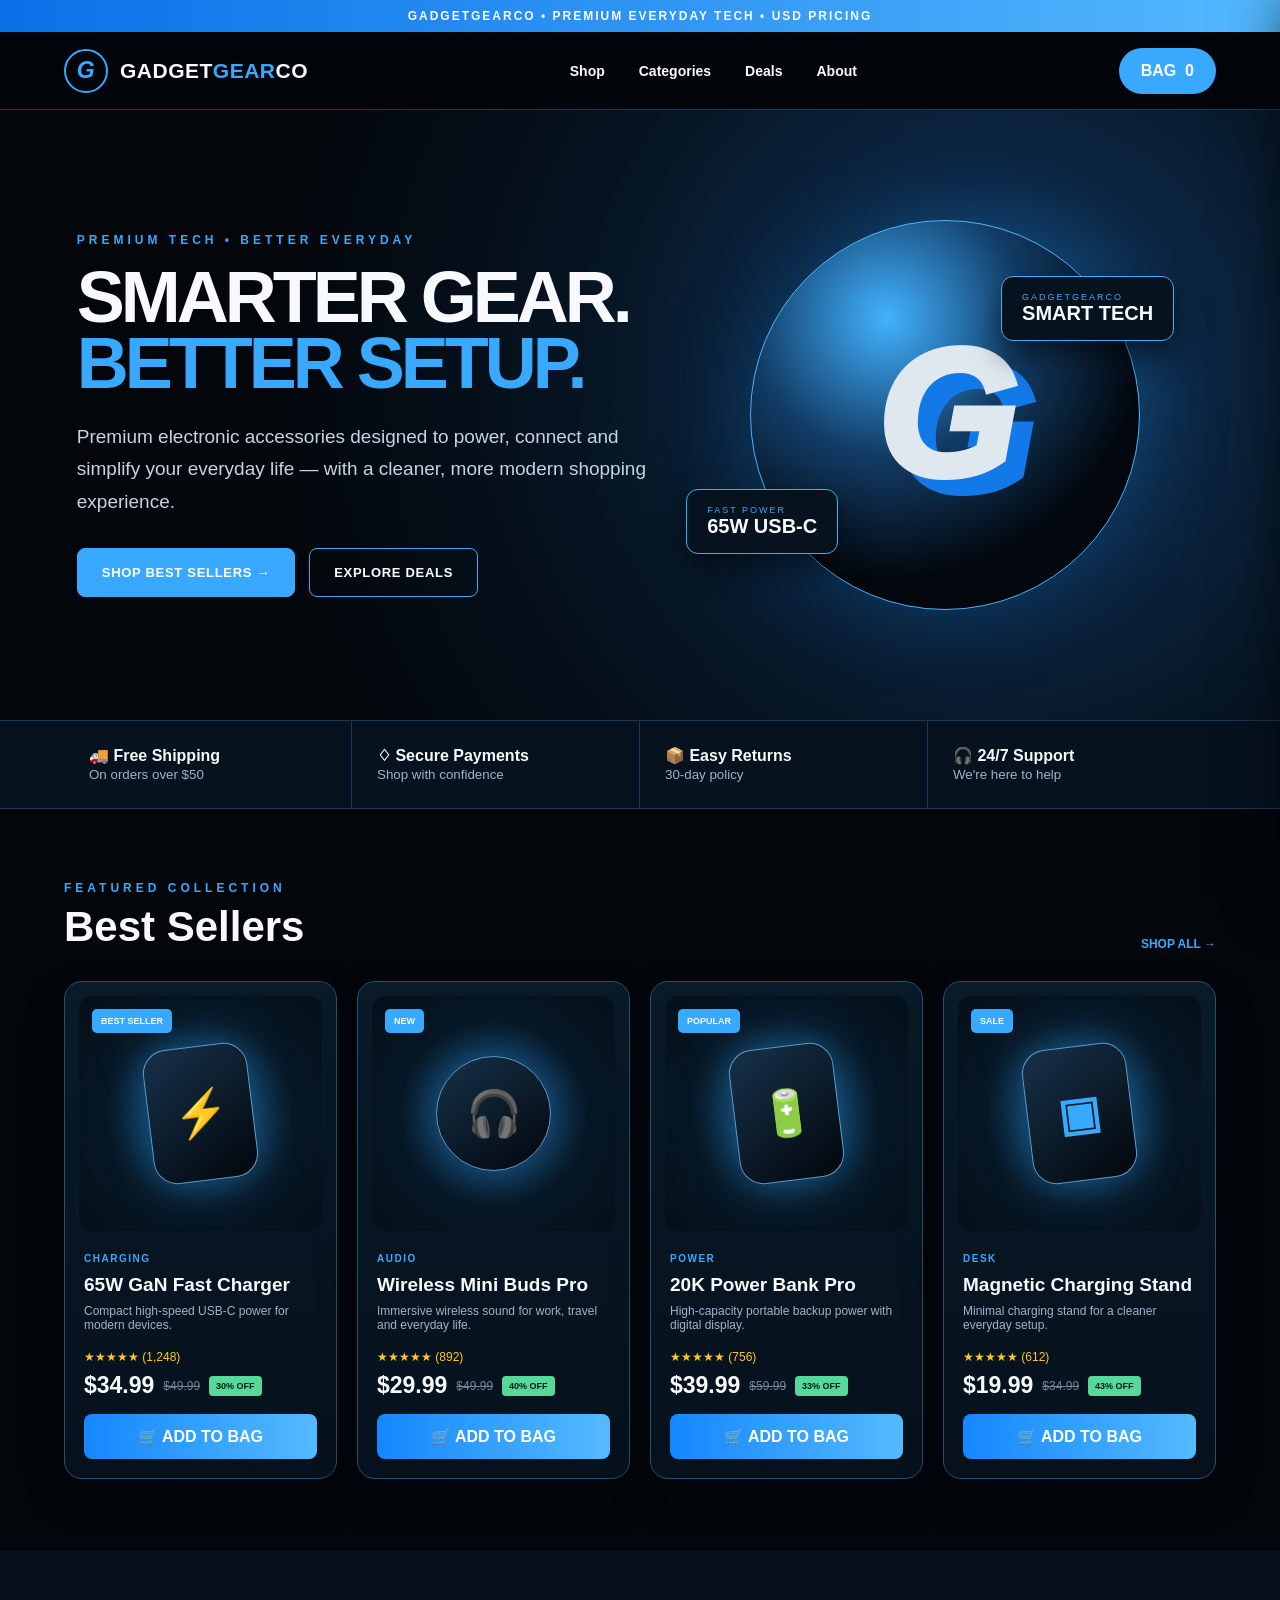
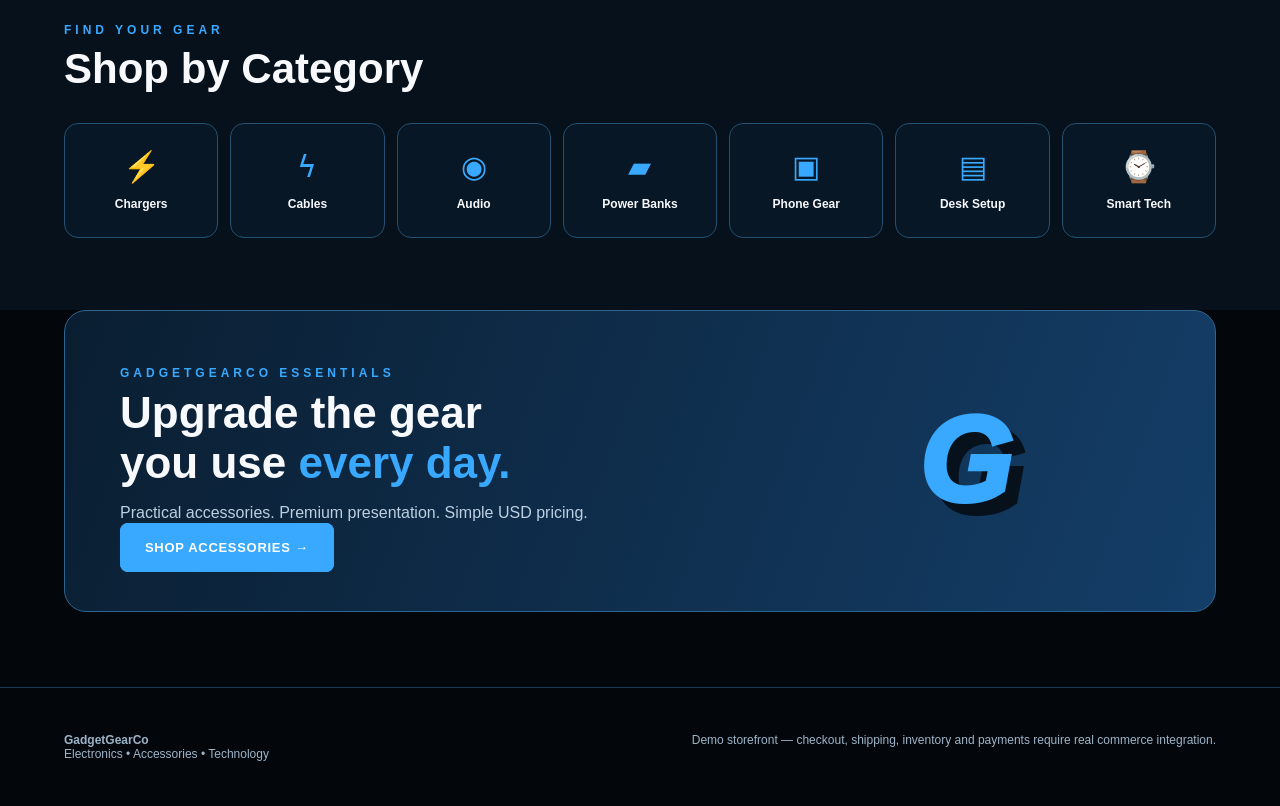
==== commit 827a6ff4: "Add files via upload" ====
--- a/index.html
+++ b/index.html
@@ -1,69 +1,60 @@
 <!doctype html>
 <html lang="en">
 <head>
-<meta charset="utf-8"><meta name="viewport" content="width=device-width,initial-scale=1">
+<meta charset="utf-8">
+<meta name="viewport" content="width=device-width,initial-scale=1">
 <title>GadgetGearCo | Premium Tech Accessories</title>
-<meta name="description" content="Premium electronic accessories, charging, audio and smart tech.">
+<meta name="description" content="GadgetGearCo premium electronic accessories and smart gadgets.">
 <style>
-*{box-sizing:border-box}html{scroll-behavior:smooth}body{margin:0;background:#02070d;color:#f6f9ff;font-family:Arial,Helvetica,sans-serif}a{color:inherit;text-decoration:none}
-:root{--blue:#0aa6ff;--blue2:#1679ff;--line:#173754;--panel:#071522;--muted:#9ab0c6;--green:#29d39a}
-.top{height:24px;background:linear-gradient(90deg,#0875ff,#00b7ff);display:flex;justify-content:center;gap:55px;align-items:center;font-size:11px;font-weight:800;letter-spacing:.3px}
-nav{height:68px;border-bottom:1px solid var(--line);display:flex;align-items:center;gap:40px;padding:0 7%;position:sticky;top:0;background:rgba(2,7,13,.94);backdrop-filter:blur(14px);z-index:20}
-.brand{font-size:22px;font-weight:900;letter-spacing:.5px;margin-right:auto}.brand b{color:var(--blue)}.brand small{display:block;font-size:7px;letter-spacing:2px;color:#86a1bc;margin-top:3px}
-nav .links{display:flex;gap:35px;font-weight:700;font-size:13px}.search{border:1px solid #245277;border-radius:22px;padding:10px 17px;color:#9eb4c9;width:190px}.bag{background:linear-gradient(135deg,var(--blue2),#41c3ff);padding:13px 22px;border-radius:30px;font-weight:900}
-.hero{min-height:520px;padding:70px 7%;display:grid;grid-template-columns:1fr 1.2fr;align-items:center;background:radial-gradient(circle at 76% 40%,#123d6d 0,#081b31 25%,#02070d 57%)}
-.eyebrow{color:var(--blue);font-size:12px;font-weight:900;letter-spacing:3px}.hero h1{font-size:65px;line-height:.92;margin:15px 0 22px;letter-spacing:-3px}.hero h1 span{color:#35a8ff}.hero p{max-width:470px;color:#c1cfdd;font-size:17px;line-height:1.55}
-.btn{display:inline-block;padding:15px 24px;border-radius:4px;margin:16px 8px 10px 0;font-weight:900;font-size:12px;letter-spacing:.5px;background:#2da8ff}.btn.alt{background:transparent;border:1px solid #3875a3}
-.stats{display:flex;gap:55px;margin-top:18px}.stats b{display:block;color:#27aaff;font-size:22px}.stats span{font-size:11px;color:#9eb3c7}
-.showcase{height:390px;position:relative;display:flex;align-items:center;justify-content:center}.orb{width:350px;height:350px;border-radius:50%;border:1px solid #269de9;background:radial-gradient(circle at 35% 30%,#2e9ce7,#0c2d50 43%,#02070d 72%);box-shadow:0 0 80px #0069b744;display:flex;align-items:center;justify-content:center}
-.orb .g{font-size:150px;font-weight:1000;font-style:italic;color:#d8e8f5;text-shadow:18px 15px 0 #197ae5}.device{position:absolute;border:1px solid #268bd0;background:#06131f;border-radius:12px;padding:15px 20px;font-weight:900;box-shadow:0 15px 35px #000}.d1{top:40px;right:20px}.d2{bottom:25px;left:20px}.device small{display:block;color:#2eb3ff;font-size:8px;letter-spacing:1.5px}
-.trust{display:grid;grid-template-columns:repeat(4,1fr);border-top:1px solid var(--line);border-bottom:1px solid var(--line);padding:20px 7%;background:#06121e}.trust div{padding:5px 25px;border-right:1px solid var(--line);font-size:13px;font-weight:800}.trust small{display:block;color:#8ba5bd;margin-top:4px;font-weight:400}
-section{padding:58px 7%}.head{display:flex;align-items:end;justify-content:space-between}.head h2{font-size:34px;margin:7px 0 25px}.head a{color:var(--blue);font-size:11px;font-weight:900}
-.grid{display:grid;grid-template-columns:repeat(4,1fr);gap:15px}.card{border:1px solid #1d4768;background:linear-gradient(180deg,#071725,#04101a);border-radius:8px;padding:12px;transition:.25s}.card:hover{transform:translateY(-5px);border-color:#27aaff;box-shadow:0 15px 45px #008cff16}
-.pic{height:180px;border-radius:5px;background:radial-gradient(circle,#154a75,#061421 65%);display:flex;align-items:center;justify-content:center;font-size:72px;position:relative}.badge{position:absolute;left:10px;top:10px;background:#2aa9ff;padding:7px 9px;font-size:8px;font-weight:900;border-radius:2px}.sale{background:#ff2f74}
-.card .cat{color:#31adff;font-size:8px;letter-spacing:2px;font-weight:900;margin-top:15px}.card h3{margin:7px 0;font-size:16px}.desc{font-size:11px;color:#90a9c0;min-height:28px}.stars{color:#ffc400;font-size:12px;margin:12px 0}.price{font-size:19px;font-weight:900}.old{font-size:10px;color:#7890a7;text-decoration:line-through;margin-left:6px}.off{font-size:9px;background:var(--green);padding:4px 6px;border-radius:3px;margin-left:6px}.add{width:100%;border:0;background:#2fa9ff;color:white;font-weight:900;padding:12px;margin-top:14px;cursor:pointer}
-.categories{display:grid;grid-template-columns:repeat(8,1fr);gap:12px}.category{border:1px solid #1b4262;border-radius:8px;text-align:center;padding:20px 5px;background:#06131f}.category b{display:block;font-size:30px;margin-bottom:9px}.category span{font-size:11px;font-weight:800}
-.promo{margin:0 7% 55px;border:1px solid #1f5a84;background:linear-gradient(105deg,#09203a,#123f70);padding:35px 45px;display:flex;justify-content:space-between;align-items:center}.promo h2{font-size:35px;margin:0}.promo h2 span{color:#2dabff}
-footer{border-top:1px solid var(--line);padding:35px 7%;display:grid;grid-template-columns:1fr 1fr;gap:20px;color:#91a9bf}.newsletter input{background:#06131f;border:1px solid #214663;padding:13px;width:65%;color:white}.newsletter button{padding:14px 20px;border:0;background:#18a7ff;color:white;font-weight:900}
-.drawer{position:fixed;right:-380px;top:0;width:360px;height:100%;background:#07131e;border-left:1px solid #245277;z-index:50;padding:25px;transition:.3s;box-shadow:-20px 0 50px #0009}.drawer.open{right:0}.drawer button{cursor:pointer}.cartItem{border-bottom:1px solid #1b3851;padding:14px 0}
-@media(max-width:850px){.top{gap:12px;font-size:8px}.links,.search{display:none}.hero{grid-template-columns:1fr;padding-top:45px}.hero h1{font-size:48px}.showcase{height:330px}.orb{width:280px;height:280px}.grid{grid-template-columns:1fr 1fr}.categories{grid-template-columns:repeat(4,1fr)}.trust{grid-template-columns:1fr 1fr}.promo{margin:0 4% 35px}.stats{gap:25px}}
-@media(max-width:520px){nav{padding:0 4%}.hero{padding:40px 5%}.hero h1{font-size:42px}.grid{grid-template-columns:1fr}.categories{grid-template-columns:1fr 1fr}.trust{grid-template-columns:1fr}.showcase{display:none}.promo{padding:25px}.promo h2{font-size:26px}footer{grid-template-columns:1fr}}
+*{box-sizing:border-box}html{scroll-behavior:smooth}body{margin:0;background:#03070c;color:#f7f9fc;font-family:Arial,Helvetica,sans-serif}
+:root{--blue:#38a9ff;--blue2:#0d6cff;--panel:#071522;--line:#163a57;--muted:#9db4c8;--green:#55d99b}
+a{color:inherit;text-decoration:none}button{font:inherit}
+.top{padding:9px 5%;text-align:center;background:linear-gradient(90deg,#0a70e8,#53b9ff);font-size:12px;font-weight:900;letter-spacing:2px}
+nav{height:78px;padding:0 5%;display:flex;align-items:center;justify-content:space-between;border-bottom:1px solid var(--line);background:rgba(3,7,12,.94);position:sticky;top:0;z-index:20}
+.brand{display:flex;align-items:center;gap:12px;font-weight:900;font-size:21px;letter-spacing:.5px}.mark{width:44px;height:44px;border:2px solid var(--blue);border-radius:50%;display:grid;place-items:center;color:var(--blue);font-size:23px;font-style:italic}.brand b{color:var(--blue)}
+.links{display:flex;gap:34px;font-weight:700;font-size:14px}.bag{border:0;background:var(--blue);padding:14px 22px;border-radius:30px;color:white;font-weight:900}
+.hero{min-height:610px;padding:75px 6%;display:grid;grid-template-columns:1.05fr .95fr;align-items:center;gap:40px;background:radial-gradient(circle at 78% 42%,#164d7c 0,#0c2743 18%,#061422 40%,#03070c 68%)}
+.eyebrow{color:var(--blue);font-weight:900;letter-spacing:4px;font-size:12px}.hero h1{font-size:72px;line-height:.91;margin:18px 0 25px;letter-spacing:-4px;max-width:620px}.hero h1 span{color:var(--blue)}.hero p{color:#c4d4e3;font-size:19px;line-height:1.7;max-width:610px}
+.actions{display:flex;gap:14px;margin-top:30px}.btn{padding:16px 24px;border-radius:8px;font-size:13px;font-weight:900;letter-spacing:.7px;border:1px solid var(--blue);cursor:pointer}.primary{background:var(--blue);color:#fff}.secondary{background:transparent;color:#fff}
+.hero-art{display:grid;place-items:center}.orb{width:390px;height:390px;border-radius:50%;border:1px solid #4bb5ff;background:radial-gradient(circle at 35% 25%,#42b2ff,#123d67 35%,#02070d 68%);box-shadow:0 0 90px #167ad84d;display:grid;place-items:center;position:relative}.orb .g{font-size:180px;font-weight:1000;font-style:italic;color:#dfe7ef;text-shadow:18px 16px 0 #1379e8}.float{position:absolute;padding:15px 20px;background:#06131f;border:1px solid #3aaeff;border-radius:12px;box-shadow:0 14px 30px #0008}.f1{right:-35px;top:55px}.f2{left:-65px;bottom:55px}.float small{display:block;color:var(--blue);font-size:9px;letter-spacing:2px}.float strong{font-size:20px}
+.trust{display:grid;grid-template-columns:repeat(4,1fr);border-top:1px solid var(--line);border-bottom:1px solid var(--line);background:#06121e;padding:0 5%}.trust div{padding:25px;border-right:1px solid var(--line)}.trust div:last-child{border:0}.trust b{display:block}.trust small{color:var(--muted)}
+section{padding:72px 5%}.sectionhead{display:flex;justify-content:space-between;align-items:end;margin-bottom:30px}.sectionhead h2{font-size:42px;margin:8px 0 0}.sectionhead a{color:var(--blue);font-weight:900;font-size:12px}.products{display:grid;grid-template-columns:repeat(4,1fr);gap:20px}
+.card{background:linear-gradient(180deg,#091a29,#06111c);border:1px solid #245071;border-radius:18px;padding:14px;transition:.25s;box-shadow:0 18px 40px #0005}.card:hover{transform:translateY(-7px);border-color:var(--blue);box-shadow:0 20px 50px #1189ee24}
+.pic{height:235px;border-radius:14px;background:radial-gradient(circle,#174e7d,#071725 55%,#04101a);display:grid;place-items:center;position:relative;overflow:hidden}.device{width:105px;height:135px;border-radius:24px;background:linear-gradient(145deg,#17314a,#02070c);border:1px solid #5c9bca;box-shadow:0 0 45px #2ba7ff66;display:grid;place-items:center;color:var(--blue);font-size:45px;font-weight:1000;transform:rotate(-7deg)}.round{border-radius:50%;height:115px;width:115px;transform:none}.tag{position:absolute;top:13px;left:13px;background:var(--blue);padding:7px 9px;border-radius:5px;font-size:9px;font-weight:900}
+.meta{padding:17px 5px 5px}.type{color:var(--blue);font-size:10px;letter-spacing:1.5px;font-weight:900}.meta h3{font-size:19px;margin:8px 0}.desc{color:var(--muted);font-size:12px;min-height:31px}.stars{color:#ffc62f;margin:15px 0 8px;font-size:12px}.price{display:flex;align-items:center;gap:9px}.price strong{font-size:23px}.old{text-decoration:line-through;color:#71879a;font-size:12px}.sale{background:var(--green);color:#052014;font-size:9px;font-weight:900;padding:5px 7px;border-radius:4px}.add{width:100%;margin-top:15px;border:0;border-radius:8px;background:linear-gradient(90deg,#1487ff,#55baff);color:#fff;padding:13px;font-weight:900;cursor:pointer}
+.categories{background:#06111b}.catgrid{display:grid;grid-template-columns:repeat(7,1fr);gap:12px}.cat{border:1px solid #245071;border-radius:14px;text-align:center;padding:25px 8px;background:#081725;transition:.2s}.cat:hover{background:#0d263d;transform:translateY(-3px)}.cat span{display:block;color:var(--blue);font-size:30px;margin-bottom:10px}.cat b{font-size:12px}
+.promo{margin:0 5% 75px;padding:55px;border:1px solid #2d6590;border-radius:22px;background:linear-gradient(110deg,#0a1e31,#143e68);display:grid;grid-template-columns:1fr .6fr;align-items:center}.promo h2{font-size:44px;margin:8px 0 14px}.promo h2 span{color:var(--blue)}.promo p{color:#bcd0e1}.promo-art{text-align:center;font-size:120px;font-weight:1000;font-style:italic;color:var(--blue);text-shadow:12px 12px 0 #06111b}
+footer{border-top:1px solid var(--line);padding:45px 5%;display:flex;justify-content:space-between;color:var(--muted);font-size:12px}.drawer{position:fixed;right:-390px;top:0;width:370px;height:100%;background:#071522;border-left:1px solid var(--line);z-index:50;padding:28px;transition:.3s;box-shadow:-20px 0 50px #0008}.drawer.open{right:0}.drawer h2{margin-top:55px}.close{position:absolute;right:25px;top:20px;background:none;border:0;color:white;font-size:28px;cursor:pointer}.cartline{padding:15px 0;border-bottom:1px solid var(--line);display:flex;justify-content:space-between}.total{font-size:22px;font-weight:900;margin-top:25px}
+@media(max-width:900px){.links{display:none}.hero{grid-template-columns:1fr;padding-top:55px}.hero h1{font-size:52px}.hero-art{padding:30px 0}.orb{width:300px;height:300px}.orb .g{font-size:130px}.products{grid-template-columns:repeat(2,1fr)}.catgrid{grid-template-columns:repeat(2,1fr)}.trust{grid-template-columns:repeat(2,1fr)}.promo{grid-template-columns:1fr}.promo-art{margin-top:30px}}
+@media(max-width:520px){.products{grid-template-columns:1fr}.hero h1{font-size:44px}.sectionhead h2{font-size:34px}.orb{width:250px;height:250px}.f1{right:-5px}.f2{left:-5px}.drawer{width:100%}}
 </style>
 </head>
 <body>
-<div class="top"><span>🚚 FREE SHIPPING ON ORDERS OVER $50</span><span>🛡 30-DAY RETURNS</span><span>🔒 SECURE PAYMENTS</span><span>USD $</span></div>
-<nav><a class="brand" href="#">GADGET<b>GEAR</b>CO<small>ELECTRONICS • ACCESSORIES • TECHNOLOGY</small></a><div class="links"><a href="#shop">Shop</a><a href="#categories">Categories</a><a href="#deals">Deals</a><a href="#about">About</a></div><div class="search">Search products... 🔍</div><a class="bag" href="#" id="bag">BAG&nbsp; <span id="count">0</span></a></nav>
+<div class="top">GADGETGEARCO • PREMIUM EVERYDAY TECH • USD PRICING</div>
+<nav><a class="brand" href="#"><span class="mark">G</span><span>GADGET<b>GEAR</b>CO</span></a><div class="links"><a href="#shop">Shop</a><a href="#categories">Categories</a><a href="#deals">Deals</a><a href="#about">About</a></div><button class="bag" onclick="toggleCart()">BAG&nbsp; <span id="count">0</span></button></nav>
+<header class="hero">
+<div><div class="eyebrow">PREMIUM TECH • BETTER EVERYDAY</div><h1>SMARTER GEAR.<br><span>BETTER SETUP.</span></h1><p>Premium electronic accessories designed to power, connect and simplify your everyday life — with a cleaner, more modern shopping experience.</p><div class="actions"><a class="btn primary" href="#shop">SHOP BEST SELLERS →</a><a class="btn secondary" href="#deals">EXPLORE DEALS</a></div></div>
+<div class="hero-art"><div class="orb"><div class="g">G</div><div class="float f1"><small>GADGETGEARCO</small><strong>SMART TECH</strong></div><div class="float f2"><small>FAST POWER</small><strong>65W USB-C</strong></div></div></div>
+</header>
+<div class="trust"><div><b>🚚 Free Shipping</b><small>On orders over $50</small></div><div><b>♢ Secure Payments</b><small>Shop with confidence</small></div><div><b>📦 Easy Returns</b><small>30-day policy</small></div><div><b>🎧 24/7 Support</b><small>We're here to help</small></div></div>
 
-<header class="hero">
-<div><div class="eyebrow">UPGRADE YOUR EVERYDAY</div><h1>SMARTER GEAR<br>FOR A BRIGHTER<br><span>TOMORROW.</span></h1><p>Premium tech accessories designed to power, connect and simplify your everyday life.</p><a href="#shop" class="btn">SHOP NOW →</a><a href="#deals" class="btn alt">EXPLORE DEALS</a><div class="stats"><div><b>10K+</b><span>Happy Customers</span></div><div><b>4.9★</b><span>Average Rating</span></div><div><b>30-Day</b><span>Hassle-Free Returns</span></div></div></div>
-<div class="showcase"><div class="orb"><div class="g">G</div></div><div class="device d1"><small>GADGETGEARCO</small>SMART TECH</div><div class="device d2"><small>FAST POWER</small>65W USB-C</div></div>
-</header>
-
-<div class="trust"><div>🚚 Free Shipping<small>On orders over $50</small></div><div>🛡 Secure Payments<small>Shop with confidence</small></div><div>📦 Easy Returns<small>30-day policy</small></div><div>🎧 24/7 Support<small>We're here to help</small></div></div>
-
-<section id="shop"><div class="head"><div><div class="eyebrow">FEATURED COLLECTION</div><h2>BEST SELLERS</h2></div><a href="#">SHOP ALL →</a></div><div class="grid" id="products"></div></section>
-
-<section id="categories"><div class="head"><div><div class="eyebrow">FIND YOUR GEAR</div><h2>SHOP BY CATEGORY</h2></div><a href="#">BROWSE ALL →</a></div><div class="categories">
-<div class="category"><b>🔌</b><span>Chargers</span></div><div class="category"><b>🔗</b><span>Cables</span></div><div class="category"><b>🎧</b><span>Audio</span></div><div class="category"><b>🔋</b><span>Power Banks</span></div><div class="category"><b>📱</b><span>Phone Gear</span></div><div class="category"><b>🖥️</b><span>Desk Setup</span></div><div class="category"><b>⌚</b><span>Smart Tech</span></div><div class="category"><b>▦</b><span>All Products</span></div>
+<section id="shop"><div class="sectionhead"><div><div class="eyebrow">FEATURED COLLECTION</div><h2>Best Sellers</h2></div><a href="#categories">SHOP ALL →</a></div>
+<div class="products">
+<div class="card"><div class="pic"><span class="tag">BEST SELLER</span><div class="device">⚡</div></div><div class="meta"><span class="type">CHARGING</span><h3>65W GaN Fast Charger</h3><div class="desc">Compact high-speed USB-C power for modern devices.</div><div class="stars">★★★★★ (1,248)</div><div class="price"><strong>$34.99</strong><span class="old">$49.99</span><span class="sale">30% OFF</span></div><button class="add" onclick="add('65W GaN Fast Charger',34.99)">🛒 ADD TO BAG</button></div></div>
+<div class="card"><div class="pic"><span class="tag">NEW</span><div class="device round">🎧</div></div><div class="meta"><span class="type">AUDIO</span><h3>Wireless Mini Buds Pro</h3><div class="desc">Immersive wireless sound for work, travel and everyday life.</div><div class="stars">★★★★★ (892)</div><div class="price"><strong>$29.99</strong><span class="old">$49.99</span><span class="sale">40% OFF</span></div><button class="add" onclick="add('Wireless Mini Buds Pro',29.99)">🛒 ADD TO BAG</button></div></div>
+<div class="card"><div class="pic"><span class="tag">POPULAR</span><div class="device">🔋</div></div><div class="meta"><span class="type">POWER</span><h3>20K Power Bank Pro</h3><div class="desc">High-capacity portable backup power with digital display.</div><div class="stars">★★★★★ (756)</div><div class="price"><strong>$39.99</strong><span class="old">$59.99</span><span class="sale">33% OFF</span></div><button class="add" onclick="add('20K Power Bank Pro',39.99)">🛒 ADD TO BAG</button></div></div>
+<div class="card"><div class="pic"><span class="tag">SALE</span><div class="device">▣</div></div><div class="meta"><span class="type">DESK</span><h3>Magnetic Charging Stand</h3><div class="desc">Minimal charging stand for a cleaner everyday setup.</div><div class="stars">★★★★★ (612)</div><div class="price"><strong>$19.99</strong><span class="old">$34.99</span><span class="sale">43% OFF</span></div><button class="add" onclick="add('Magnetic Charging Stand',19.99)">🛒 ADD TO BAG</button></div></div>
 </div></section>
 
-<div class="promo" id="deals"><div><div class="eyebrow">LIMITED TIME OFFER</div><h2>UP TO <span>40% OFF</span></h2><p>Top tech. Lower prices. Don't miss out.</p></div><a href="#shop" class="btn">SHOP DEALS →</a></div>
+<section class="categories" id="categories"><div class="sectionhead"><div><div class="eyebrow">FIND YOUR GEAR</div><h2>Shop by Category</h2></div></div><div class="catgrid"><div class="cat"><span>⚡</span><b>Chargers</b></div><div class="cat"><span>ϟ</span><b>Cables</b></div><div class="cat"><span>◉</span><b>Audio</b></div><div class="cat"><span>▰</span><b>Power Banks</b></div><div class="cat"><span>▣</span><b>Phone Gear</b></div><div class="cat"><span>▤</span><b>Desk Setup</b></div><div class="cat"><span>⌚</span><b>Smart Tech</b></div></div></section>
 
-<footer id="about"><div><div class="brand">GADGET<b>GEAR</b>CO<small>ELECTRONICS • ACCESSORIES • TECHNOLOGY</small></div><p>Premium everyday tech accessories in USD.</p><small>© 2026 GadgetGearCo. Demo storefront.</small></div><div class="newsletter"><b>Join our newsletter</b><p>Get product news and special offers.</p><input placeholder="Enter your email"><button>SUBSCRIBE</button></div></footer>
-
-<aside class="drawer" id="drawer"><button id="close">✕ Close</button><h2>Your Bag</h2><div id="cartItems"></div><h3>Total: $<span id="total">0.00</span></h3><button class="add">CHECKOUT</button><p style="color:#7f99b0;font-size:11px">Demo checkout — payments, shipping, taxes and fulfillment are not connected.</p></aside>
-
+<div class="promo" id="deals"><div><div class="eyebrow">GADGETGEARCO ESSENTIALS</div><h2>Upgrade the gear<br>you use <span>every day.</span></h2><p>Practical accessories. Premium presentation. Simple USD pricing.</p><a href="#shop" class="btn primary">SHOP ACCESSORIES →</a></div><div class="promo-art">G</div></div>
+<footer id="about"><div><b>GadgetGearCo</b><br>Electronics • Accessories • Technology</div><div>Demo storefront — checkout, shipping, inventory and payments require real commerce integration.</div></footer>
+<aside class="drawer" id="drawer"><button class="close" onclick="toggleCart()">×</button><h2>Your Bag</h2><div id="items"><p style="color:#9db4c8">Your bag is empty.</p></div><div class="total">Total: $<span id="total">0.00</span></div><button class="add" onclick="alert('Demo checkout — connect a payment provider before accepting real orders.')">CHECKOUT</button></aside>
 <script>
-const data=[
-["⚡","BEST SELLER","CHARGING","65W GaN Fast Charger","Compact. Powerful. Reliable.",34.99,49.99,"30% OFF","1,248"],
-["🎧","NEW","AUDIO","Wireless Mini Buds Pro","Immersive sound, anywhere.",29.99,49.99,"40% OFF","892"],
-["🔋","POPULAR","POWER","20K Power Bank Pro","All-day power on the go.",39.99,59.99,"33% OFF","756"],
-["📱","SALE","DESK","Magnetic Charging Stand","Clean setup. Strong hold.",19.99,34.99,"43% OFF","612"]
-];
-const products=document.getElementById("products"),cart=[];
-data.forEach((p,i)=>products.innerHTML+=`<article class="card"><div class="pic"><span class="badge ${p[1]=="SALE"?"sale":""}">${p[1]}</span>${p[0]}</div><div class="cat">${p[2]}</div><h3>${p[3]}</h3><div class="desc">${p[4]}</div><div class="stars">★★★★★ <span style="color:#ffb400">(${p[8]})</span></div><span class="price">$${p[5]}</span><span class="old">$${p[6]}</span><span class="off">${p[7]}</span><button class="add" onclick="add(${i})">🛒 ADD TO BAG</button></article>`);
-function add(i){cart.push(data[i]);render();document.getElementById("drawer").classList.add("open")}
-function render(){document.getElementById("count").textContent=cart.length;document.getElementById("cartItems").innerHTML=cart.map(x=>`<div class="cartItem"><b>${x[3]}</b><br><span>$${x[5]}</span></div>`).join("");document.getElementById("total").textContent=cart.reduce((a,x)=>a+x[5],0).toFixed(2)}
-document.getElementById("bag").onclick=e=>{e.preventDefault();document.getElementById("drawer").classList.add("open")};document.getElementById("close").onclick=()=>document.getElementById("drawer").classList.remove("open");
+let cart=[], total=0;
+function add(name,price){cart.push({name,price});total+=price;render();document.getElementById('drawer').classList.add('open')}
+function render(){document.getElementById('count').textContent=cart.length;document.getElementById('total').textContent=total.toFixed(2);document.getElementById('items').innerHTML=cart.length?cart.map(x=>`<div class="cartline"><span>${x.name}</span><b>$${x.price.toFixed(2)}</b></div>`).join(''):'<p>Your bag is empty.</p>'}
+function toggleCart(){document.getElementById('drawer').classList.toggle('open')}
 </script>
 </body></html>
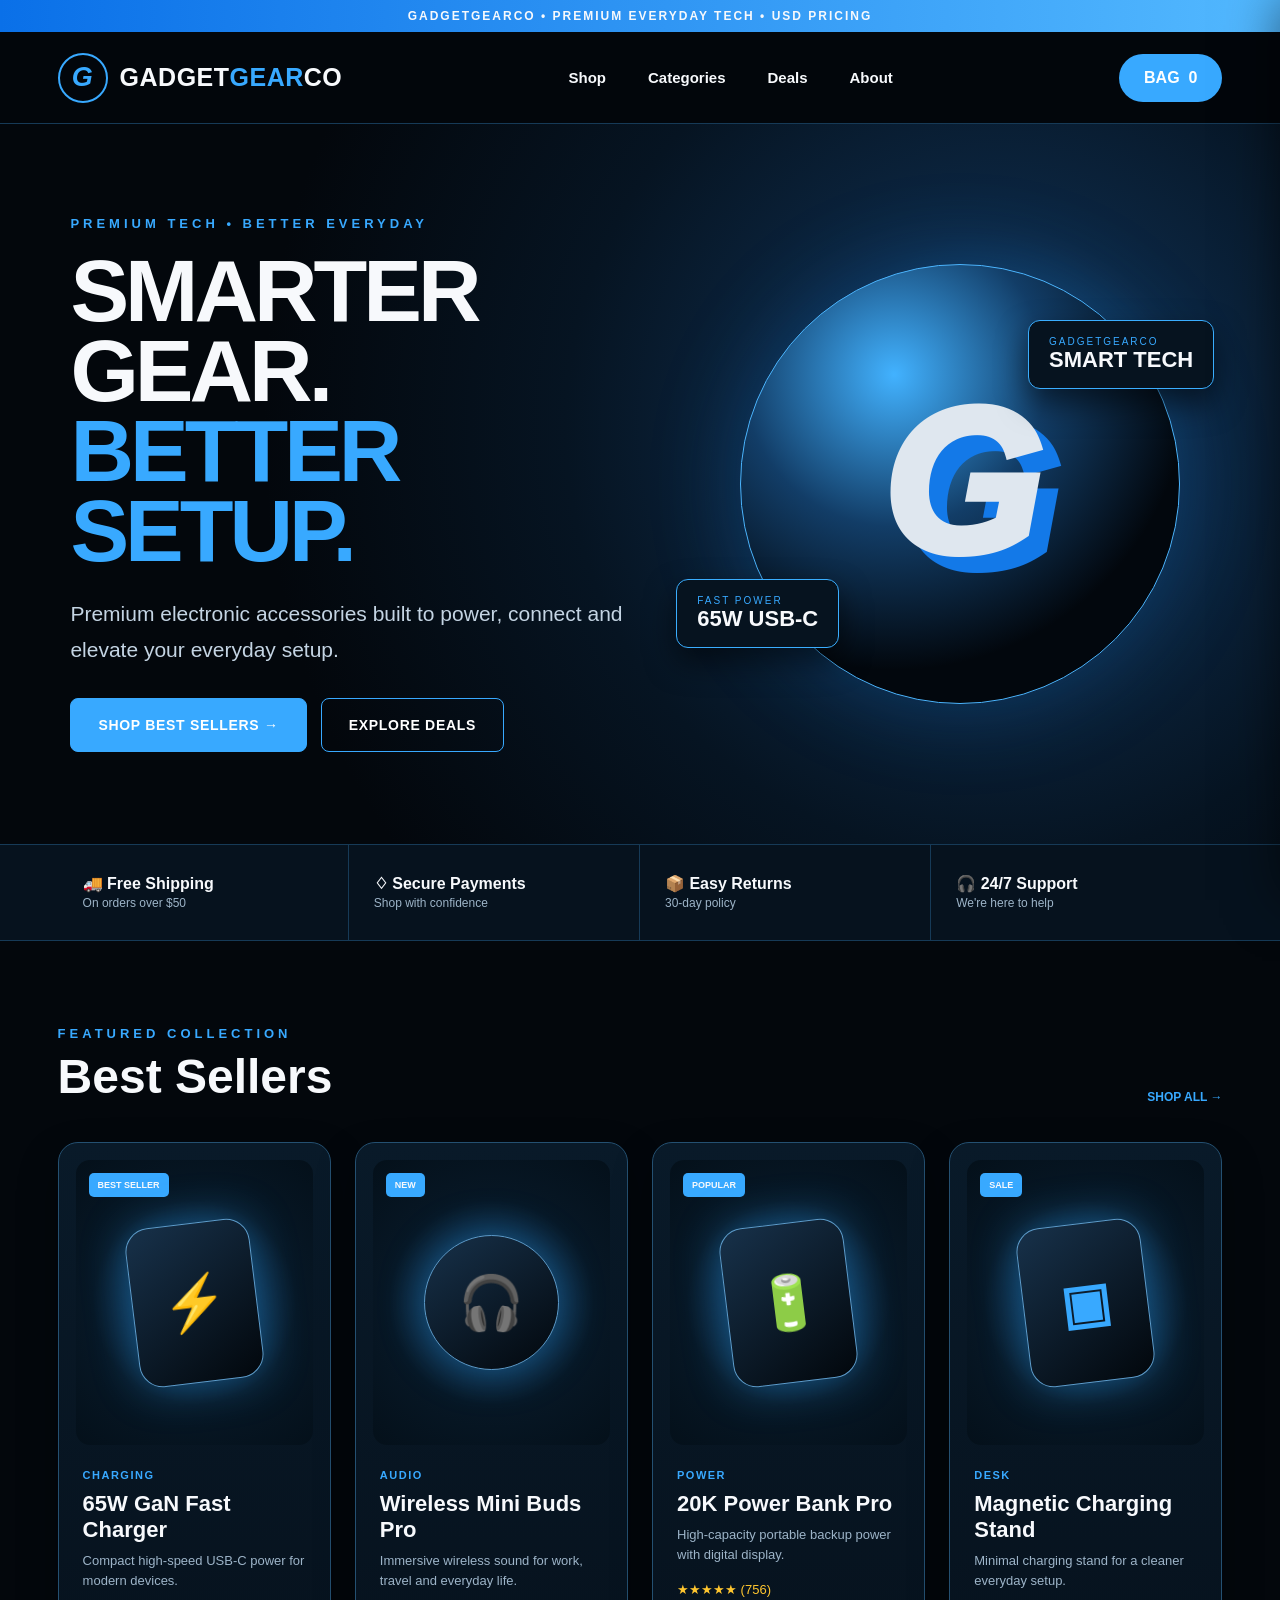
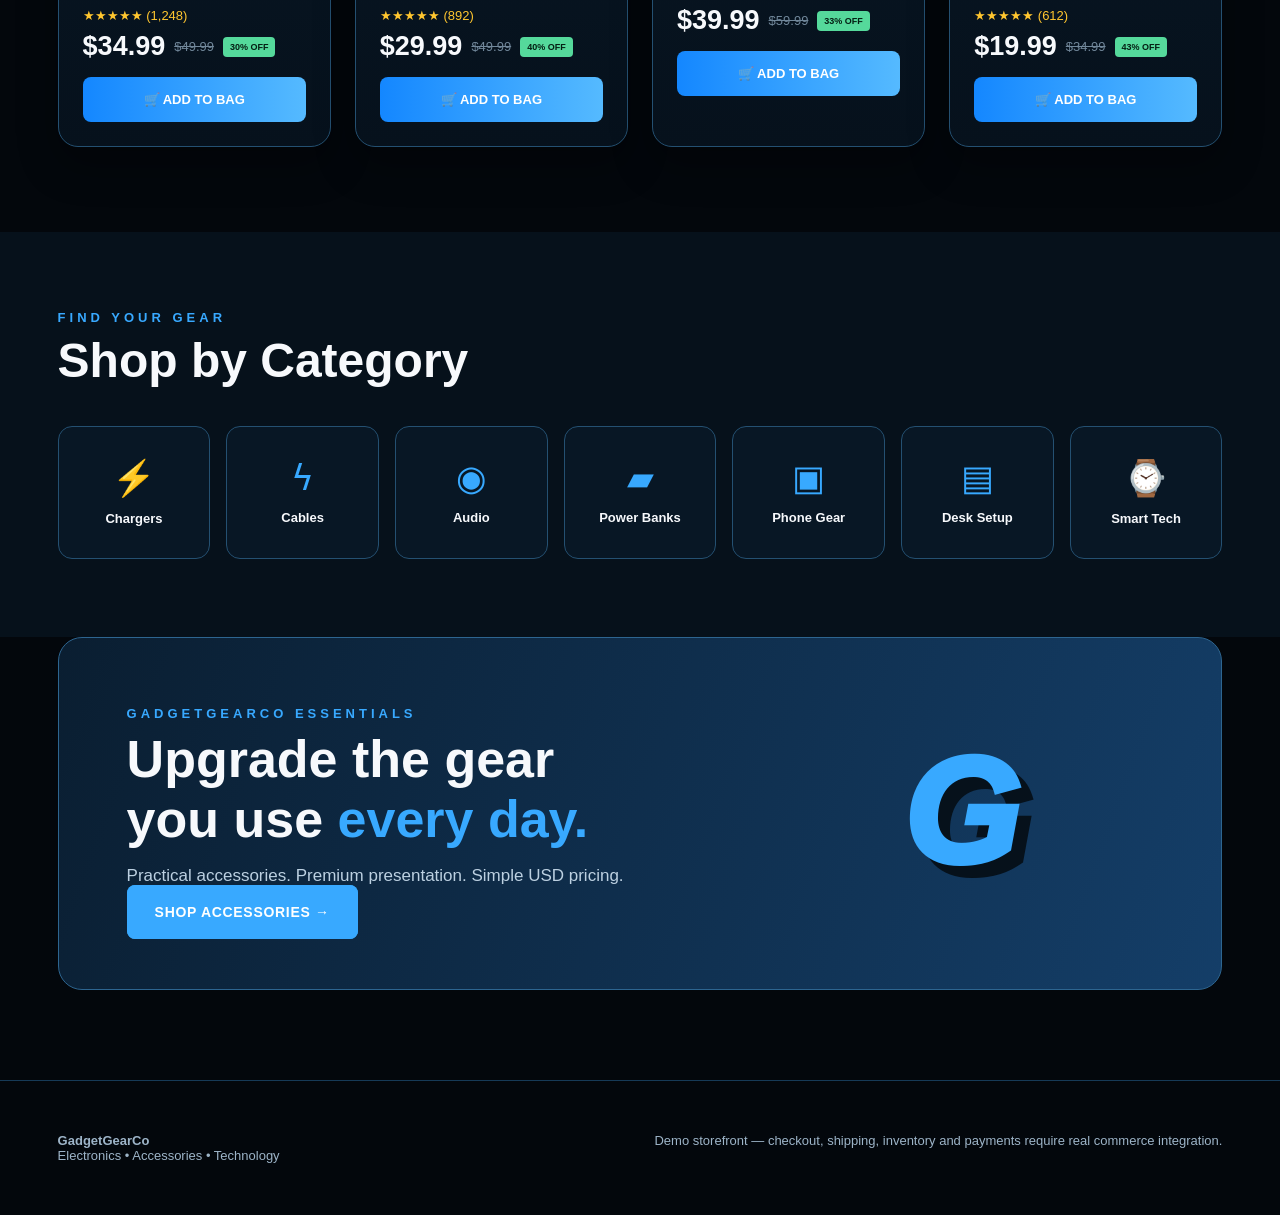
==== commit edbf1b97: "Add files via upload" ====
--- a/index.html
+++ b/index.html
@@ -27,13 +27,55 @@
 footer{border-top:1px solid var(--line);padding:45px 5%;display:flex;justify-content:space-between;color:var(--muted);font-size:12px}.drawer{position:fixed;right:-390px;top:0;width:370px;height:100%;background:#071522;border-left:1px solid var(--line);z-index:50;padding:28px;transition:.3s;box-shadow:-20px 0 50px #0008}.drawer.open{right:0}.drawer h2{margin-top:55px}.close{position:absolute;right:25px;top:20px;background:none;border:0;color:white;font-size:28px;cursor:pointer}.cartline{padding:15px 0;border-bottom:1px solid var(--line);display:flex;justify-content:space-between}.total{font-size:22px;font-weight:900;margin-top:25px}
 @media(max-width:900px){.links{display:none}.hero{grid-template-columns:1fr;padding-top:55px}.hero h1{font-size:52px}.hero-art{padding:30px 0}.orb{width:300px;height:300px}.orb .g{font-size:130px}.products{grid-template-columns:repeat(2,1fr)}.catgrid{grid-template-columns:repeat(2,1fr)}.trust{grid-template-columns:repeat(2,1fr)}.promo{grid-template-columns:1fr}.promo-art{margin-top:30px}}
 @media(max-width:520px){.products{grid-template-columns:1fr}.hero h1{font-size:44px}.sectionhead h2{font-size:34px}.orb{width:250px;height:250px}.f1{right:-5px}.f2{left:-5px}.drawer{width:100%}}
+
+/* V8 — larger premium desktop presentation */
+body{font-size:16px}
+nav{height:92px;padding-left:4.5%;padding-right:4.5%}
+.brand{font-size:25px}.mark{width:50px;height:50px;font-size:27px}
+.links{font-size:15px;gap:42px}.bag{font-size:16px;padding:15px 25px}
+.hero{min-height:720px;padding:82px 5.5%;grid-template-columns:1.08fr .92fr;gap:55px}
+.eyebrow{font-size:13px}
+.hero h1{font-size:88px;line-height:.91;max-width:760px;margin-top:20px}
+.hero p{font-size:21px;max-width:690px}
+.btn{font-size:14px;padding:18px 27px}
+.orb{width:440px;height:440px}.orb .g{font-size:205px}
+.float strong{font-size:22px}.float small{font-size:10px}
+.trust{padding-left:4.5%;padding-right:4.5%}.trust div{padding:29px 25px}.trust b{font-size:16px}.trust small{font-size:12px;margin-top:5px}
+section{padding:85px 4.5%}.sectionhead{margin-bottom:38px}.sectionhead h2{font-size:48px}
+.products{gap:24px}
+.card{padding:17px;border-radius:20px}
+.pic{height:285px}.device{width:125px;height:160px;font-size:53px}.round{width:135px;height:135px}
+.meta{padding:20px 7px 7px}.type{font-size:11px}.meta h3{font-size:22px}.desc{font-size:13px;line-height:1.55;min-height:42px}
+.stars{font-size:13px}.price strong{font-size:27px}.old{font-size:13px}.add{padding:15px;font-size:13px}
+.categories{padding-top:78px;padding-bottom:78px}.catgrid{gap:16px}.cat{padding:31px 10px}.cat span{font-size:35px}.cat b{font-size:13px}
+.promo{margin:0 4.5% 90px;padding:68px;border-radius:24px}.promo h2{font-size:52px}.promo p{font-size:17px}.promo-art{font-size:150px}
+footer{padding:52px 4.5%;font-size:13px}
+@media(min-width:1500px){
+  nav,.top{max-width:none}
+  .hero{padding-left:6%;padding-right:6%}
+  .hero h1{font-size:96px}
+  .products{grid-template-columns:repeat(4,minmax(0,1fr))}
+  .pic{height:310px}
+}
+@media(max-width:1100px){
+  .hero h1{font-size:68px}.orb{width:350px;height:350px}.orb .g{font-size:160px}
+  .products{grid-template-columns:repeat(2,1fr)}.catgrid{grid-template-columns:repeat(4,1fr)}
+}
+@media(max-width:700px){
+  nav{height:74px}.brand{font-size:18px}.mark{width:40px;height:40px}
+  .hero{min-height:auto;padding:55px 6%;grid-template-columns:1fr}.hero h1{font-size:52px;letter-spacing:-2px}
+  .hero p{font-size:17px}.orb{width:280px;height:280px}.orb .g{font-size:125px}
+  section{padding:60px 5%}.products{grid-template-columns:1fr}.pic{height:260px}
+  .catgrid{grid-template-columns:repeat(2,1fr)}.promo{margin:0 5% 60px;padding:38px}.promo h2{font-size:38px}
+}
+
 </style>
 </head>
 <body>
 <div class="top">GADGETGEARCO • PREMIUM EVERYDAY TECH • USD PRICING</div>
 <nav><a class="brand" href="#"><span class="mark">G</span><span>GADGET<b>GEAR</b>CO</span></a><div class="links"><a href="#shop">Shop</a><a href="#categories">Categories</a><a href="#deals">Deals</a><a href="#about">About</a></div><button class="bag" onclick="toggleCart()">BAG&nbsp; <span id="count">0</span></button></nav>
 <header class="hero">
-<div><div class="eyebrow">PREMIUM TECH • BETTER EVERYDAY</div><h1>SMARTER GEAR.<br><span>BETTER SETUP.</span></h1><p>Premium electronic accessories designed to power, connect and simplify your everyday life — with a cleaner, more modern shopping experience.</p><div class="actions"><a class="btn primary" href="#shop">SHOP BEST SELLERS →</a><a class="btn secondary" href="#deals">EXPLORE DEALS</a></div></div>
+<div><div class="eyebrow">PREMIUM TECH • BETTER EVERYDAY</div><h1>SMARTER GEAR.<br><span>BETTER SETUP.</span></h1><p>Premium electronic accessories built to power, connect and elevate your everyday setup.</p><div class="actions"><a class="btn primary" href="#shop">SHOP BEST SELLERS →</a><a class="btn secondary" href="#deals">EXPLORE DEALS</a></div></div>
 <div class="hero-art"><div class="orb"><div class="g">G</div><div class="float f1"><small>GADGETGEARCO</small><strong>SMART TECH</strong></div><div class="float f2"><small>FAST POWER</small><strong>65W USB-C</strong></div></div></div>
 </header>
 <div class="trust"><div><b>🚚 Free Shipping</b><small>On orders over $50</small></div><div><b>♢ Secure Payments</b><small>Shop with confidence</small></div><div><b>📦 Easy Returns</b><small>30-day policy</small></div><div><b>🎧 24/7 Support</b><small>We're here to help</small></div></div>
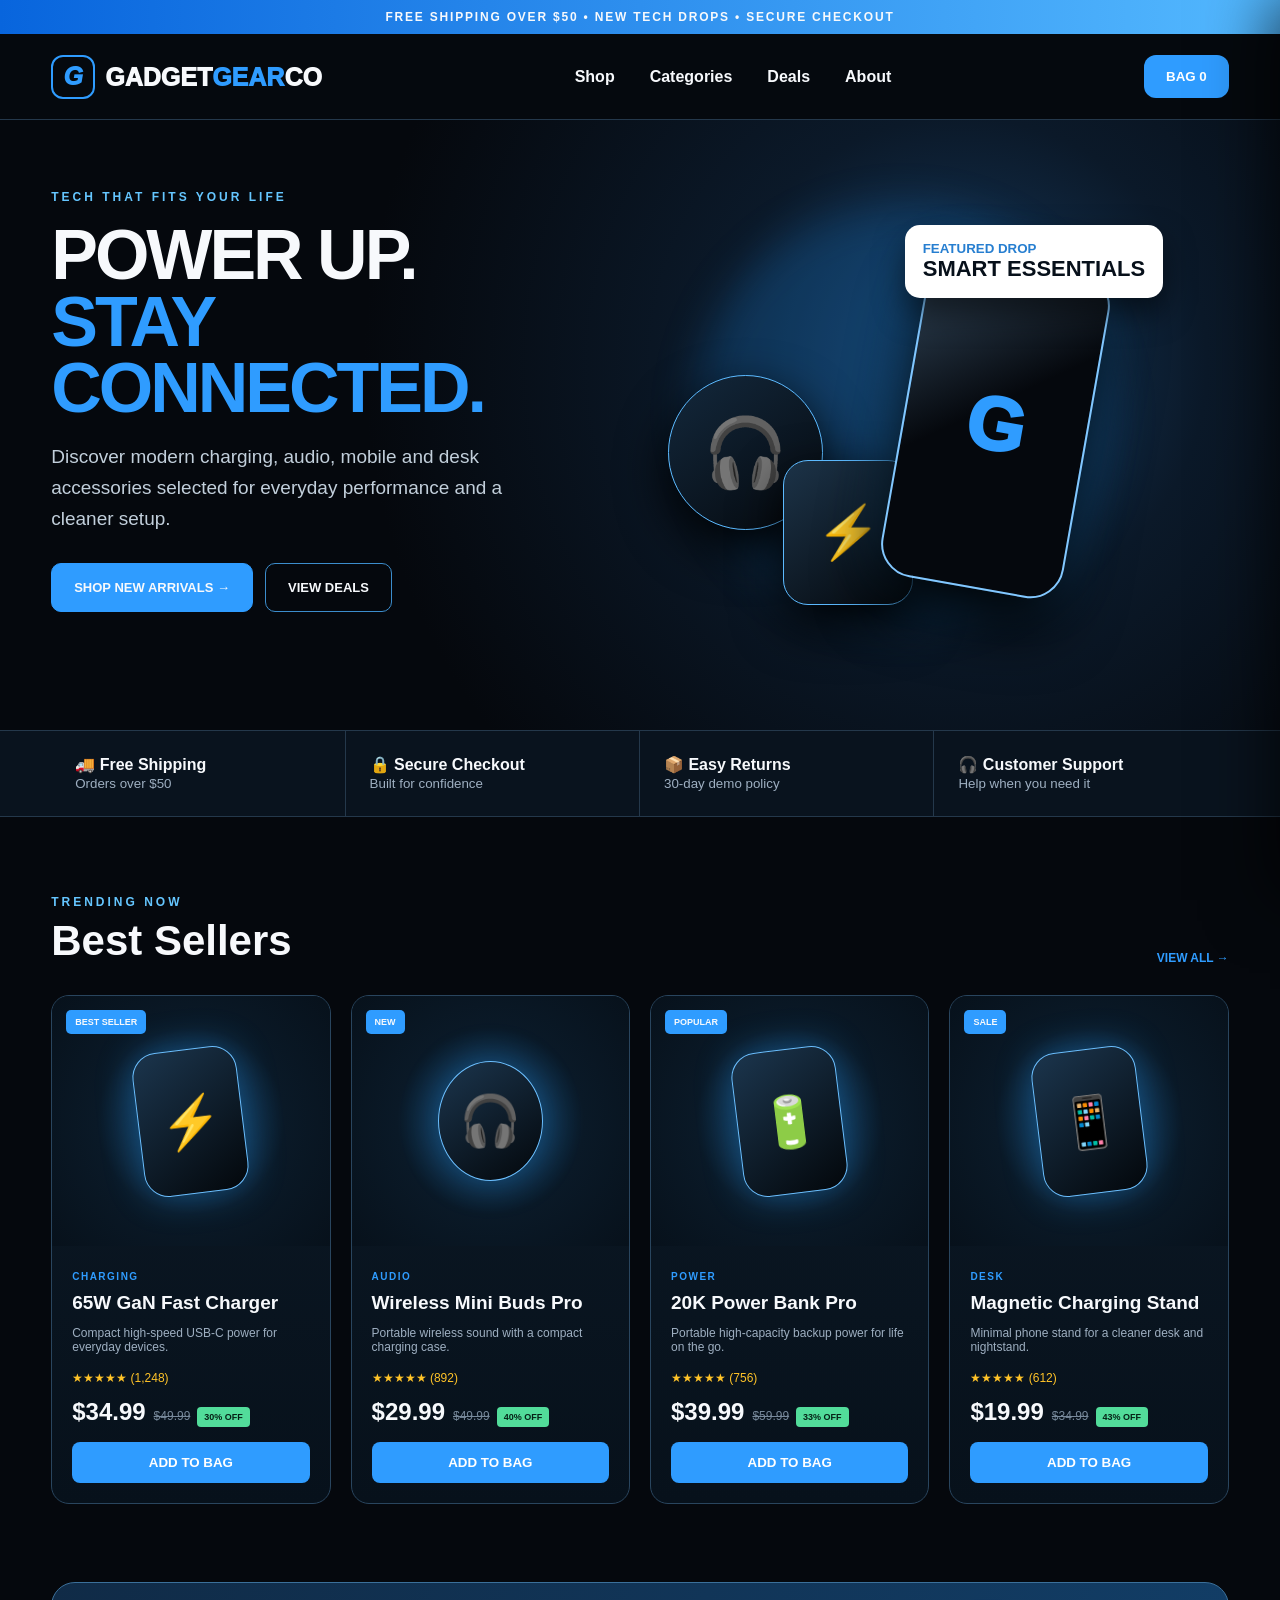
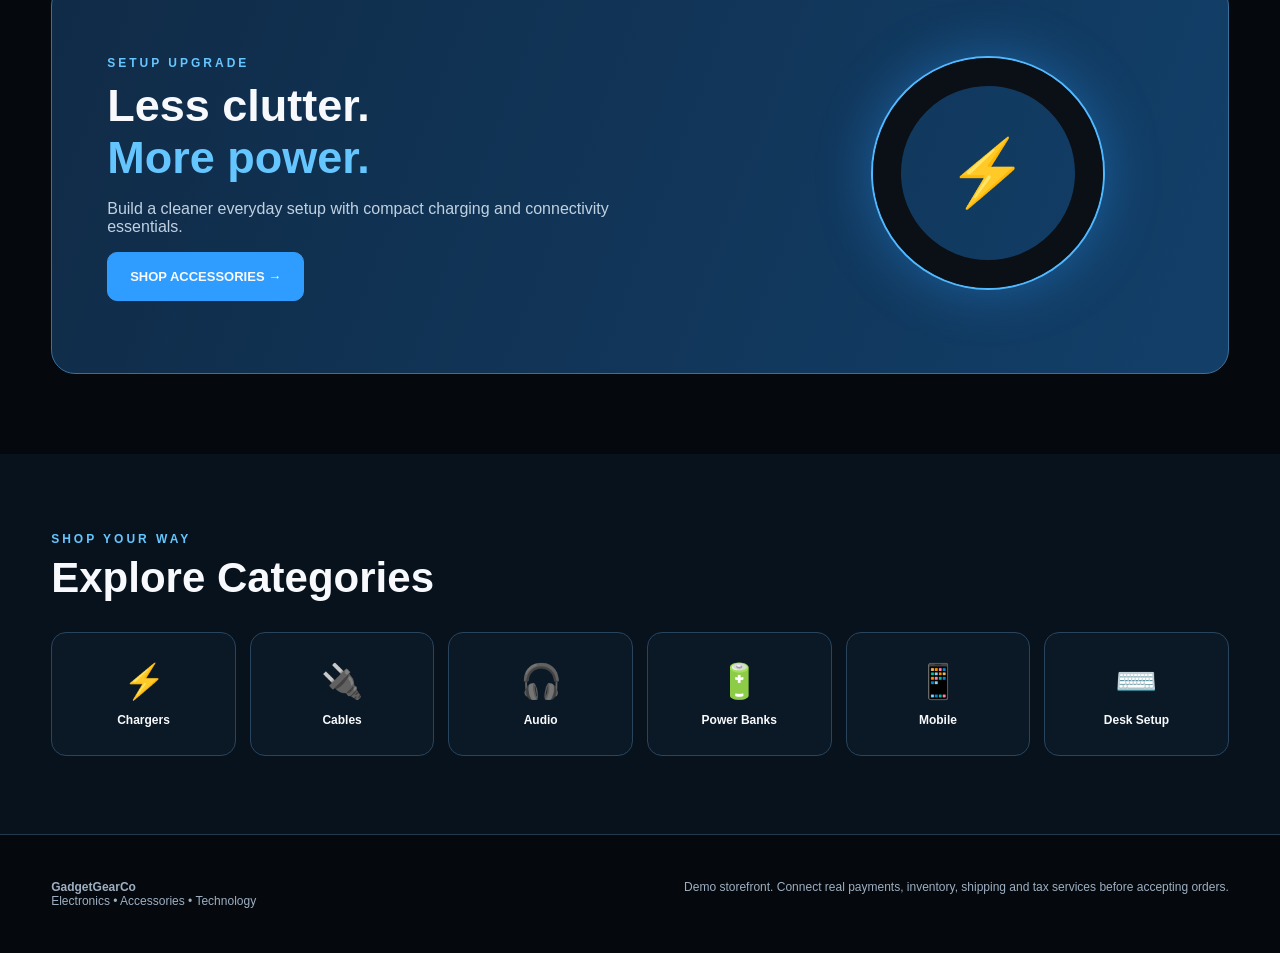
==== commit 68e6f0ee: "Add files via upload" ====
--- a/index.html
+++ b/index.html
@@ -1,102 +1,61 @@
 <!doctype html>
 <html lang="en">
 <head>
-<meta charset="utf-8">
-<meta name="viewport" content="width=device-width,initial-scale=1">
-<title>GadgetGearCo | Premium Tech Accessories</title>
-<meta name="description" content="GadgetGearCo premium electronic accessories and smart gadgets.">
+<meta charset="utf-8"><meta name="viewport" content="width=device-width,initial-scale=1">
+<title>GadgetGearCo | Tech Accessories</title>
 <style>
-*{box-sizing:border-box}html{scroll-behavior:smooth}body{margin:0;background:#03070c;color:#f7f9fc;font-family:Arial,Helvetica,sans-serif}
-:root{--blue:#38a9ff;--blue2:#0d6cff;--panel:#071522;--line:#163a57;--muted:#9db4c8;--green:#55d99b}
-a{color:inherit;text-decoration:none}button{font:inherit}
-.top{padding:9px 5%;text-align:center;background:linear-gradient(90deg,#0a70e8,#53b9ff);font-size:12px;font-weight:900;letter-spacing:2px}
-nav{height:78px;padding:0 5%;display:flex;align-items:center;justify-content:space-between;border-bottom:1px solid var(--line);background:rgba(3,7,12,.94);position:sticky;top:0;z-index:20}
-.brand{display:flex;align-items:center;gap:12px;font-weight:900;font-size:21px;letter-spacing:.5px}.mark{width:44px;height:44px;border:2px solid var(--blue);border-radius:50%;display:grid;place-items:center;color:var(--blue);font-size:23px;font-style:italic}.brand b{color:var(--blue)}
-.links{display:flex;gap:34px;font-weight:700;font-size:14px}.bag{border:0;background:var(--blue);padding:14px 22px;border-radius:30px;color:white;font-weight:900}
-.hero{min-height:610px;padding:75px 6%;display:grid;grid-template-columns:1.05fr .95fr;align-items:center;gap:40px;background:radial-gradient(circle at 78% 42%,#164d7c 0,#0c2743 18%,#061422 40%,#03070c 68%)}
-.eyebrow{color:var(--blue);font-weight:900;letter-spacing:4px;font-size:12px}.hero h1{font-size:72px;line-height:.91;margin:18px 0 25px;letter-spacing:-4px;max-width:620px}.hero h1 span{color:var(--blue)}.hero p{color:#c4d4e3;font-size:19px;line-height:1.7;max-width:610px}
-.actions{display:flex;gap:14px;margin-top:30px}.btn{padding:16px 24px;border-radius:8px;font-size:13px;font-weight:900;letter-spacing:.7px;border:1px solid var(--blue);cursor:pointer}.primary{background:var(--blue);color:#fff}.secondary{background:transparent;color:#fff}
-.hero-art{display:grid;place-items:center}.orb{width:390px;height:390px;border-radius:50%;border:1px solid #4bb5ff;background:radial-gradient(circle at 35% 25%,#42b2ff,#123d67 35%,#02070d 68%);box-shadow:0 0 90px #167ad84d;display:grid;place-items:center;position:relative}.orb .g{font-size:180px;font-weight:1000;font-style:italic;color:#dfe7ef;text-shadow:18px 16px 0 #1379e8}.float{position:absolute;padding:15px 20px;background:#06131f;border:1px solid #3aaeff;border-radius:12px;box-shadow:0 14px 30px #0008}.f1{right:-35px;top:55px}.f2{left:-65px;bottom:55px}.float small{display:block;color:var(--blue);font-size:9px;letter-spacing:2px}.float strong{font-size:20px}
-.trust{display:grid;grid-template-columns:repeat(4,1fr);border-top:1px solid var(--line);border-bottom:1px solid var(--line);background:#06121e;padding:0 5%}.trust div{padding:25px;border-right:1px solid var(--line)}.trust div:last-child{border:0}.trust b{display:block}.trust small{color:var(--muted)}
-section{padding:72px 5%}.sectionhead{display:flex;justify-content:space-between;align-items:end;margin-bottom:30px}.sectionhead h2{font-size:42px;margin:8px 0 0}.sectionhead a{color:var(--blue);font-weight:900;font-size:12px}.products{display:grid;grid-template-columns:repeat(4,1fr);gap:20px}
-.card{background:linear-gradient(180deg,#091a29,#06111c);border:1px solid #245071;border-radius:18px;padding:14px;transition:.25s;box-shadow:0 18px 40px #0005}.card:hover{transform:translateY(-7px);border-color:var(--blue);box-shadow:0 20px 50px #1189ee24}
-.pic{height:235px;border-radius:14px;background:radial-gradient(circle,#174e7d,#071725 55%,#04101a);display:grid;place-items:center;position:relative;overflow:hidden}.device{width:105px;height:135px;border-radius:24px;background:linear-gradient(145deg,#17314a,#02070c);border:1px solid #5c9bca;box-shadow:0 0 45px #2ba7ff66;display:grid;place-items:center;color:var(--blue);font-size:45px;font-weight:1000;transform:rotate(-7deg)}.round{border-radius:50%;height:115px;width:115px;transform:none}.tag{position:absolute;top:13px;left:13px;background:var(--blue);padding:7px 9px;border-radius:5px;font-size:9px;font-weight:900}
-.meta{padding:17px 5px 5px}.type{color:var(--blue);font-size:10px;letter-spacing:1.5px;font-weight:900}.meta h3{font-size:19px;margin:8px 0}.desc{color:var(--muted);font-size:12px;min-height:31px}.stars{color:#ffc62f;margin:15px 0 8px;font-size:12px}.price{display:flex;align-items:center;gap:9px}.price strong{font-size:23px}.old{text-decoration:line-through;color:#71879a;font-size:12px}.sale{background:var(--green);color:#052014;font-size:9px;font-weight:900;padding:5px 7px;border-radius:4px}.add{width:100%;margin-top:15px;border:0;border-radius:8px;background:linear-gradient(90deg,#1487ff,#55baff);color:#fff;padding:13px;font-weight:900;cursor:pointer}
-.categories{background:#06111b}.catgrid{display:grid;grid-template-columns:repeat(7,1fr);gap:12px}.cat{border:1px solid #245071;border-radius:14px;text-align:center;padding:25px 8px;background:#081725;transition:.2s}.cat:hover{background:#0d263d;transform:translateY(-3px)}.cat span{display:block;color:var(--blue);font-size:30px;margin-bottom:10px}.cat b{font-size:12px}
-.promo{margin:0 5% 75px;padding:55px;border:1px solid #2d6590;border-radius:22px;background:linear-gradient(110deg,#0a1e31,#143e68);display:grid;grid-template-columns:1fr .6fr;align-items:center}.promo h2{font-size:44px;margin:8px 0 14px}.promo h2 span{color:var(--blue)}.promo p{color:#bcd0e1}.promo-art{text-align:center;font-size:120px;font-weight:1000;font-style:italic;color:var(--blue);text-shadow:12px 12px 0 #06111b}
-footer{border-top:1px solid var(--line);padding:45px 5%;display:flex;justify-content:space-between;color:var(--muted);font-size:12px}.drawer{position:fixed;right:-390px;top:0;width:370px;height:100%;background:#071522;border-left:1px solid var(--line);z-index:50;padding:28px;transition:.3s;box-shadow:-20px 0 50px #0008}.drawer.open{right:0}.drawer h2{margin-top:55px}.close{position:absolute;right:25px;top:20px;background:none;border:0;color:white;font-size:28px;cursor:pointer}.cartline{padding:15px 0;border-bottom:1px solid var(--line);display:flex;justify-content:space-between}.total{font-size:22px;font-weight:900;margin-top:25px}
-@media(max-width:900px){.links{display:none}.hero{grid-template-columns:1fr;padding-top:55px}.hero h1{font-size:52px}.hero-art{padding:30px 0}.orb{width:300px;height:300px}.orb .g{font-size:130px}.products{grid-template-columns:repeat(2,1fr)}.catgrid{grid-template-columns:repeat(2,1fr)}.trust{grid-template-columns:repeat(2,1fr)}.promo{grid-template-columns:1fr}.promo-art{margin-top:30px}}
-@media(max-width:520px){.products{grid-template-columns:1fr}.hero h1{font-size:44px}.sectionhead h2{font-size:34px}.orb{width:250px;height:250px}.f1{right:-5px}.f2{left:-5px}.drawer{width:100%}}
-
-/* V8 — larger premium desktop presentation */
-body{font-size:16px}
-nav{height:92px;padding-left:4.5%;padding-right:4.5%}
-.brand{font-size:25px}.mark{width:50px;height:50px;font-size:27px}
-.links{font-size:15px;gap:42px}.bag{font-size:16px;padding:15px 25px}
-.hero{min-height:720px;padding:82px 5.5%;grid-template-columns:1.08fr .92fr;gap:55px}
-.eyebrow{font-size:13px}
-.hero h1{font-size:88px;line-height:.91;max-width:760px;margin-top:20px}
-.hero p{font-size:21px;max-width:690px}
-.btn{font-size:14px;padding:18px 27px}
-.orb{width:440px;height:440px}.orb .g{font-size:205px}
-.float strong{font-size:22px}.float small{font-size:10px}
-.trust{padding-left:4.5%;padding-right:4.5%}.trust div{padding:29px 25px}.trust b{font-size:16px}.trust small{font-size:12px;margin-top:5px}
-section{padding:85px 4.5%}.sectionhead{margin-bottom:38px}.sectionhead h2{font-size:48px}
-.products{gap:24px}
-.card{padding:17px;border-radius:20px}
-.pic{height:285px}.device{width:125px;height:160px;font-size:53px}.round{width:135px;height:135px}
-.meta{padding:20px 7px 7px}.type{font-size:11px}.meta h3{font-size:22px}.desc{font-size:13px;line-height:1.55;min-height:42px}
-.stars{font-size:13px}.price strong{font-size:27px}.old{font-size:13px}.add{padding:15px;font-size:13px}
-.categories{padding-top:78px;padding-bottom:78px}.catgrid{gap:16px}.cat{padding:31px 10px}.cat span{font-size:35px}.cat b{font-size:13px}
-.promo{margin:0 4.5% 90px;padding:68px;border-radius:24px}.promo h2{font-size:52px}.promo p{font-size:17px}.promo-art{font-size:150px}
-footer{padding:52px 4.5%;font-size:13px}
-@media(min-width:1500px){
-  nav,.top{max-width:none}
-  .hero{padding-left:6%;padding-right:6%}
-  .hero h1{font-size:96px}
-  .products{grid-template-columns:repeat(4,minmax(0,1fr))}
-  .pic{height:310px}
-}
-@media(max-width:1100px){
-  .hero h1{font-size:68px}.orb{width:350px;height:350px}.orb .g{font-size:160px}
-  .products{grid-template-columns:repeat(2,1fr)}.catgrid{grid-template-columns:repeat(4,1fr)}
-}
-@media(max-width:700px){
-  nav{height:74px}.brand{font-size:18px}.mark{width:40px;height:40px}
-  .hero{min-height:auto;padding:55px 6%;grid-template-columns:1fr}.hero h1{font-size:52px;letter-spacing:-2px}
-  .hero p{font-size:17px}.orb{width:280px;height:280px}.orb .g{font-size:125px}
-  section{padding:60px 5%}.products{grid-template-columns:1fr}.pic{height:260px}
-  .catgrid{grid-template-columns:repeat(2,1fr)}.promo{margin:0 5% 60px;padding:38px}.promo h2{font-size:38px}
-}
-
+*{box-sizing:border-box}html{scroll-behavior:smooth}body{margin:0;background:#05080d;color:#f7f9fc;font-family:Arial,Helvetica,sans-serif}
+:root{--b:#2f9cff;--b2:#65c6ff;--p:#0b1420;--p2:#101d2b;--line:#24384b;--muted:#9eafc1;--green:#52dc9a}
+a{text-decoration:none;color:inherit}.wrap{width:min(1440px,92%);margin:auto}
+.saleBar{background:linear-gradient(90deg,#0865dd,#54b9ff);text-align:center;padding:10px;font-weight:900;font-size:12px;letter-spacing:1.8px}
+nav{height:86px;border-bottom:1px solid var(--line);display:flex;align-items:center;background:#05090e;position:sticky;top:0;z-index:20}.navin{display:flex;align-items:center;justify-content:space-between}.logo{font-size:25px;font-weight:1000}.logo i{display:inline-grid;place-items:center;width:44px;height:44px;border:2px solid var(--b);border-radius:12px;color:var(--b);margin-right:10px}.logo span{color:var(--b)}.links{display:flex;gap:35px;font-weight:700}.cart{border:0;border-radius:12px;background:var(--b);color:#fff;padding:14px 22px;font-weight:900;cursor:pointer}
+.hero{padding:45px 0 65px;background:radial-gradient(circle at 75% 40%,#173b60 0,#0b1929 24%,#05080d 58%)}.heroGrid{display:grid;grid-template-columns:.85fr 1.15fr;gap:45px;align-items:center}
+.kicker{color:var(--b2);font-size:12px;font-weight:900;letter-spacing:3px}.hero h1{font-size:70px;line-height:.95;letter-spacing:-3px;margin:18px 0}.hero h1 span{color:var(--b)}.hero p{font-size:19px;color:#c2cfdb;line-height:1.65;max-width:580px}.buttons{display:flex;gap:12px;margin:28px 0}.btn{display:inline-block;padding:16px 22px;border-radius:10px;border:1px solid #3c8dcc;font-weight:900;font-size:13px}.btnBlue{background:var(--b);border-color:var(--b)}
+.stage{min-height:500px;position:relative;display:grid;place-items:center}.glow{position:absolute;width:420px;height:420px;border-radius:50%;background:#167fd83a;filter:blur(20px)}
+.productHero{position:relative;width:520px;height:390px}.phone{position:absolute;right:75px;top:40px;width:185px;height:330px;border-radius:34px;background:linear-gradient(145deg,#354b60,#05080d 45%);border:2px solid #83c8ff;transform:rotate(10deg);box-shadow:0 30px 60px #000,0 0 50px #249fff55}.phone:after{content:"G";position:absolute;inset:0;display:grid;place-items:center;color:var(--b);font-size:75px;font-weight:1000}
+.buds{position:absolute;left:25px;top:155px;width:155px;height:155px;border-radius:50%;background:linear-gradient(145deg,#13283c,#05090e);border:1px solid #5cbaff;box-shadow:0 20px 50px #000}.buds:after{content:"🎧";position:absolute;inset:0;display:grid;place-items:center;font-size:68px}
+.charger{position:absolute;right:250px;bottom:5px;width:130px;height:145px;border-radius:25px;background:linear-gradient(145deg,#1c3348,#05090e);border:1px solid #5cbaff;box-shadow:0 20px 50px #000;display:grid;place-items:center;font-size:52px}
+.dealBadge{position:absolute;right:0;top:5px;background:#fff;color:#07101a;padding:16px 18px;border-radius:15px;box-shadow:0 15px 30px #0008}.dealBadge small{display:block;color:#267ed0;font-weight:900}.dealBadge strong{font-size:22px}
+.perks{border-top:1px solid var(--line);border-bottom:1px solid var(--line);background:#09131e}.perks .wrap{display:grid;grid-template-columns:repeat(4,1fr)}.perk{padding:24px;border-right:1px solid var(--line)}.perk:last-child{border:0}.perk strong{display:block}.perk small{color:var(--muted)}
+section{padding:78px 0}.heading{display:flex;justify-content:space-between;align-items:end;margin-bottom:30px}.heading h2{font-size:42px;margin:8px 0 0}.heading a{color:var(--b);font-size:12px;font-weight:900}
+.grid{display:grid;grid-template-columns:repeat(4,1fr);gap:20px}.card{border:1px solid #29455e;background:linear-gradient(#0c1926,#07111b);border-radius:18px;overflow:hidden;transition:.25s}.card:hover{transform:translateY(-7px);border-color:var(--b);box-shadow:0 25px 50px #0008}.visual{height:250px;background:radial-gradient(circle,#184f7c,#0a1927 50%,#07111b);position:relative;display:grid;place-items:center}.badge{position:absolute;left:14px;top:14px;background:var(--b);padding:7px 9px;border-radius:5px;font-size:9px;font-weight:900}.mock{width:105px;height:145px;border:1px solid #6bbfff;border-radius:25px;background:linear-gradient(145deg,#1b354d,#03070b);box-shadow:0 0 38px #249fff55;display:grid;place-items:center;font-size:50px;transform:rotate(-7deg)}.mock.round{height:120px;border-radius:50%;transform:none}.info{padding:20px}.cat{color:var(--b);font-size:10px;font-weight:900;letter-spacing:1.5px}.info h3{font-size:19px;margin:8px 0}.info p{font-size:12px;color:var(--muted);height:32px}.stars{color:#ffc328;font-size:12px;margin:13px 0}.price{font-size:24px;font-weight:900}.old{font-size:12px;color:#77899b;text-decoration:line-through;margin-left:8px}.off{font-size:9px;background:var(--green);color:#062216;padding:5px 7px;border-radius:4px;margin-left:7px;font-weight:900}.add{width:100%;margin-top:16px;padding:13px;border:0;border-radius:8px;background:var(--b);color:white;font-weight:900;cursor:pointer}
+.feature{padding:0 0 80px}.banner{background:linear-gradient(110deg,#102b47,#123f69);border:1px solid #3b709a;border-radius:24px;padding:55px;display:grid;grid-template-columns:1fr 1fr;align-items:center;overflow:hidden}.banner h2{font-size:45px;margin:10px 0}.banner h2 span{color:var(--b2)}.banner p{color:#c0d2e2}.bannerVisual{height:280px;position:relative}.cable{position:absolute;right:70px;top:20px;width:230px;height:230px;border:28px solid #0b1017;border-radius:50%;box-shadow:0 0 0 2px #52b9ff,0 0 55px #2c9eff66}.cable:after{content:"⚡";position:absolute;inset:0;display:grid;place-items:center;font-size:65px}
+.categories{background:#08121d}.catGrid{display:grid;grid-template-columns:repeat(6,1fr);gap:14px}.catBox{padding:28px 10px;border:1px solid #29455e;border-radius:15px;text-align:center;background:#0b1825}.catBox b{display:block;margin-top:12px;font-size:12px}.catBox span{font-size:34px}
+footer{border-top:1px solid var(--line);padding:45px 0;color:var(--muted);font-size:12px}.foot{display:flex;justify-content:space-between}
+.drawer{position:fixed;right:-410px;top:0;width:390px;height:100vh;background:#081522;border-left:1px solid #31516b;z-index:50;padding:30px;transition:.3s;box-shadow:-30px 0 60px #000a}.drawer.open{right:0}.close{float:right;background:none;border:0;color:white;font-size:30px}.line{padding:15px 0;border-bottom:1px solid #29455e;display:flex;justify-content:space-between}.total{font-size:24px;font-weight:900;margin:25px 0}
+@media(max-width:950px){.links{display:none}.heroGrid{grid-template-columns:1fr}.hero h1{font-size:55px}.stage{min-height:420px}.grid{grid-template-columns:repeat(2,1fr)}.catGrid{grid-template-columns:repeat(3,1fr)}.perks .wrap{grid-template-columns:repeat(2,1fr)}}
+@media(max-width:560px){.hero h1{font-size:44px}.productHero{transform:scale(.72);margin:-50px}.grid{grid-template-columns:1fr}.catGrid{grid-template-columns:repeat(2,1fr)}.banner{grid-template-columns:1fr;padding:30px}.drawer{width:100%}.heading h2{font-size:34px}}
 </style>
 </head>
 <body>
-<div class="top">GADGETGEARCO • PREMIUM EVERYDAY TECH • USD PRICING</div>
-<nav><a class="brand" href="#"><span class="mark">G</span><span>GADGET<b>GEAR</b>CO</span></a><div class="links"><a href="#shop">Shop</a><a href="#categories">Categories</a><a href="#deals">Deals</a><a href="#about">About</a></div><button class="bag" onclick="toggleCart()">BAG&nbsp; <span id="count">0</span></button></nav>
-<header class="hero">
-<div><div class="eyebrow">PREMIUM TECH • BETTER EVERYDAY</div><h1>SMARTER GEAR.<br><span>BETTER SETUP.</span></h1><p>Premium electronic accessories built to power, connect and elevate your everyday setup.</p><div class="actions"><a class="btn primary" href="#shop">SHOP BEST SELLERS →</a><a class="btn secondary" href="#deals">EXPLORE DEALS</a></div></div>
-<div class="hero-art"><div class="orb"><div class="g">G</div><div class="float f1"><small>GADGETGEARCO</small><strong>SMART TECH</strong></div><div class="float f2"><small>FAST POWER</small><strong>65W USB-C</strong></div></div></div>
-</header>
-<div class="trust"><div><b>🚚 Free Shipping</b><small>On orders over $50</small></div><div><b>♢ Secure Payments</b><small>Shop with confidence</small></div><div><b>📦 Easy Returns</b><small>30-day policy</small></div><div><b>🎧 24/7 Support</b><small>We're here to help</small></div></div>
+<div class="saleBar">FREE SHIPPING OVER $50 • NEW TECH DROPS • SECURE CHECKOUT</div>
+<nav><div class="wrap navin"><a class="logo" href="#"><i>G</i>GADGET<span>GEAR</span>CO</a><div class="links"><a href="#shop">Shop</a><a href="#categories">Categories</a><a href="#deals">Deals</a><a href="#about">About</a></div><button class="cart" onclick="toggle()">BAG <span id="count">0</span></button></div></nav>
 
-<section id="shop"><div class="sectionhead"><div><div class="eyebrow">FEATURED COLLECTION</div><h2>Best Sellers</h2></div><a href="#categories">SHOP ALL →</a></div>
-<div class="products">
-<div class="card"><div class="pic"><span class="tag">BEST SELLER</span><div class="device">⚡</div></div><div class="meta"><span class="type">CHARGING</span><h3>65W GaN Fast Charger</h3><div class="desc">Compact high-speed USB-C power for modern devices.</div><div class="stars">★★★★★ (1,248)</div><div class="price"><strong>$34.99</strong><span class="old">$49.99</span><span class="sale">30% OFF</span></div><button class="add" onclick="add('65W GaN Fast Charger',34.99)">🛒 ADD TO BAG</button></div></div>
-<div class="card"><div class="pic"><span class="tag">NEW</span><div class="device round">🎧</div></div><div class="meta"><span class="type">AUDIO</span><h3>Wireless Mini Buds Pro</h3><div class="desc">Immersive wireless sound for work, travel and everyday life.</div><div class="stars">★★★★★ (892)</div><div class="price"><strong>$29.99</strong><span class="old">$49.99</span><span class="sale">40% OFF</span></div><button class="add" onclick="add('Wireless Mini Buds Pro',29.99)">🛒 ADD TO BAG</button></div></div>
-<div class="card"><div class="pic"><span class="tag">POPULAR</span><div class="device">🔋</div></div><div class="meta"><span class="type">POWER</span><h3>20K Power Bank Pro</h3><div class="desc">High-capacity portable backup power with digital display.</div><div class="stars">★★★★★ (756)</div><div class="price"><strong>$39.99</strong><span class="old">$59.99</span><span class="sale">33% OFF</span></div><button class="add" onclick="add('20K Power Bank Pro',39.99)">🛒 ADD TO BAG</button></div></div>
-<div class="card"><div class="pic"><span class="tag">SALE</span><div class="device">▣</div></div><div class="meta"><span class="type">DESK</span><h3>Magnetic Charging Stand</h3><div class="desc">Minimal charging stand for a cleaner everyday setup.</div><div class="stars">★★★★★ (612)</div><div class="price"><strong>$19.99</strong><span class="old">$34.99</span><span class="sale">43% OFF</span></div><button class="add" onclick="add('Magnetic Charging Stand',19.99)">🛒 ADD TO BAG</button></div></div>
-</div></section>
+<header class="hero"><div class="wrap heroGrid">
+<div><div class="kicker">TECH THAT FITS YOUR LIFE</div><h1>POWER UP.<br><span>STAY CONNECTED.</span></h1><p>Discover modern charging, audio, mobile and desk accessories selected for everyday performance and a cleaner setup.</p><div class="buttons"><a class="btn btnBlue" href="#shop">SHOP NEW ARRIVALS →</a><a class="btn" href="#deals">VIEW DEALS</a></div></div>
+<div class="stage"><div class="glow"></div><div class="productHero"><div class="buds"></div><div class="charger">⚡</div><div class="phone"></div><div class="dealBadge"><small>FEATURED DROP</small><strong>SMART ESSENTIALS</strong></div></div></div>
+</div></header>
 
-<section class="categories" id="categories"><div class="sectionhead"><div><div class="eyebrow">FIND YOUR GEAR</div><h2>Shop by Category</h2></div></div><div class="catgrid"><div class="cat"><span>⚡</span><b>Chargers</b></div><div class="cat"><span>ϟ</span><b>Cables</b></div><div class="cat"><span>◉</span><b>Audio</b></div><div class="cat"><span>▰</span><b>Power Banks</b></div><div class="cat"><span>▣</span><b>Phone Gear</b></div><div class="cat"><span>▤</span><b>Desk Setup</b></div><div class="cat"><span>⌚</span><b>Smart Tech</b></div></div></section>
+<div class="perks"><div class="wrap"><div class="perk"><strong>🚚 Free Shipping</strong><small>Orders over $50</small></div><div class="perk"><strong>🔒 Secure Checkout</strong><small>Built for confidence</small></div><div class="perk"><strong>📦 Easy Returns</strong><small>30-day demo policy</small></div><div class="perk"><strong>🎧 Customer Support</strong><small>Help when you need it</small></div></div></div>
 
-<div class="promo" id="deals"><div><div class="eyebrow">GADGETGEARCO ESSENTIALS</div><h2>Upgrade the gear<br>you use <span>every day.</span></h2><p>Practical accessories. Premium presentation. Simple USD pricing.</p><a href="#shop" class="btn primary">SHOP ACCESSORIES →</a></div><div class="promo-art">G</div></div>
-<footer id="about"><div><b>GadgetGearCo</b><br>Electronics • Accessories • Technology</div><div>Demo storefront — checkout, shipping, inventory and payments require real commerce integration.</div></footer>
-<aside class="drawer" id="drawer"><button class="close" onclick="toggleCart()">×</button><h2>Your Bag</h2><div id="items"><p style="color:#9db4c8">Your bag is empty.</p></div><div class="total">Total: $<span id="total">0.00</span></div><button class="add" onclick="alert('Demo checkout — connect a payment provider before accepting real orders.')">CHECKOUT</button></aside>
+<section id="shop"><div class="wrap"><div class="heading"><div><div class="kicker">TRENDING NOW</div><h2>Best Sellers</h2></div><a href="#categories">VIEW ALL →</a></div><div class="grid">
+<div class="card"><div class="visual"><span class="badge">BEST SELLER</span><div class="mock">⚡</div></div><div class="info"><span class="cat">CHARGING</span><h3>65W GaN Fast Charger</h3><p>Compact high-speed USB-C power for everyday devices.</p><div class="stars">★★★★★ (1,248)</div><span class="price">$34.99</span><span class="old">$49.99</span><span class="off">30% OFF</span><button class="add" onclick="add('65W GaN Fast Charger',34.99)">ADD TO BAG</button></div></div>
+<div class="card"><div class="visual"><span class="badge">NEW</span><div class="mock round">🎧</div></div><div class="info"><span class="cat">AUDIO</span><h3>Wireless Mini Buds Pro</h3><p>Portable wireless sound with a compact charging case.</p><div class="stars">★★★★★ (892)</div><span class="price">$29.99</span><span class="old">$49.99</span><span class="off">40% OFF</span><button class="add" onclick="add('Wireless Mini Buds Pro',29.99)">ADD TO BAG</button></div></div>
+<div class="card"><div class="visual"><span class="badge">POPULAR</span><div class="mock">🔋</div></div><div class="info"><span class="cat">POWER</span><h3>20K Power Bank Pro</h3><p>Portable high-capacity backup power for life on the go.</p><div class="stars">★★★★★ (756)</div><span class="price">$39.99</span><span class="old">$59.99</span><span class="off">33% OFF</span><button class="add" onclick="add('20K Power Bank Pro',39.99)">ADD TO BAG</button></div></div>
+<div class="card"><div class="visual"><span class="badge">SALE</span><div class="mock">📱</div></div><div class="info"><span class="cat">DESK</span><h3>Magnetic Charging Stand</h3><p>Minimal phone stand for a cleaner desk and nightstand.</p><div class="stars">★★★★★ (612)</div><span class="price">$19.99</span><span class="old">$34.99</span><span class="off">43% OFF</span><button class="add" onclick="add('Magnetic Charging Stand',19.99)">ADD TO BAG</button></div></div>
+</div></div></section>
+
+<div class="feature" id="deals"><div class="wrap banner"><div><div class="kicker">SETUP UPGRADE</div><h2>Less clutter.<br><span>More power.</span></h2><p>Build a cleaner everyday setup with compact charging and connectivity essentials.</p><a class="btn btnBlue" href="#shop">SHOP ACCESSORIES →</a></div><div class="bannerVisual"><div class="cable"></div></div></div></div>
+
+<section class="categories" id="categories"><div class="wrap"><div class="heading"><div><div class="kicker">SHOP YOUR WAY</div><h2>Explore Categories</h2></div></div><div class="catGrid"><div class="catBox"><span>⚡</span><b>Chargers</b></div><div class="catBox"><span>🔌</span><b>Cables</b></div><div class="catBox"><span>🎧</span><b>Audio</b></div><div class="catBox"><span>🔋</span><b>Power Banks</b></div><div class="catBox"><span>📱</span><b>Mobile</b></div><div class="catBox"><span>⌨️</span><b>Desk Setup</b></div></div></div></section>
+
+<footer id="about"><div class="wrap foot"><div><b>GadgetGearCo</b><br>Electronics • Accessories • Technology</div><div>Demo storefront. Connect real payments, inventory, shipping and tax services before accepting orders.</div></div></footer>
+
+<aside class="drawer" id="drawer"><button class="close" onclick="toggle()">×</button><h2>Your Bag</h2><div id="items"><p>Your bag is empty.</p></div><div class="total">Total: $<span id="total">0.00</span></div><button class="add" onclick="alert('Demo checkout. Connect a real payment provider before accepting orders.')">CHECKOUT</button></aside>
 <script>
-let cart=[], total=0;
-function add(name,price){cart.push({name,price});total+=price;render();document.getElementById('drawer').classList.add('open')}
-function render(){document.getElementById('count').textContent=cart.length;document.getElementById('total').textContent=total.toFixed(2);document.getElementById('items').innerHTML=cart.length?cart.map(x=>`<div class="cartline"><span>${x.name}</span><b>$${x.price.toFixed(2)}</b></div>`).join(''):'<p>Your bag is empty.</p>'}
-function toggleCart(){document.getElementById('drawer').classList.toggle('open')}
+let cart=[],total=0;
+function add(n,p){cart.push({n,p});total+=p;render();document.getElementById('drawer').classList.add('open')}
+function render(){count.textContent=cart.length;document.getElementById('total').textContent=total.toFixed(2);items.innerHTML=cart.length?cart.map(x=>`<div class="line"><span>${x.n}</span><b>$${x.p.toFixed(2)}</b></div>`).join(''):'<p>Your bag is empty.</p>'}
+function toggle(){drawer.classList.toggle('open')}
 </script>
 </body></html>
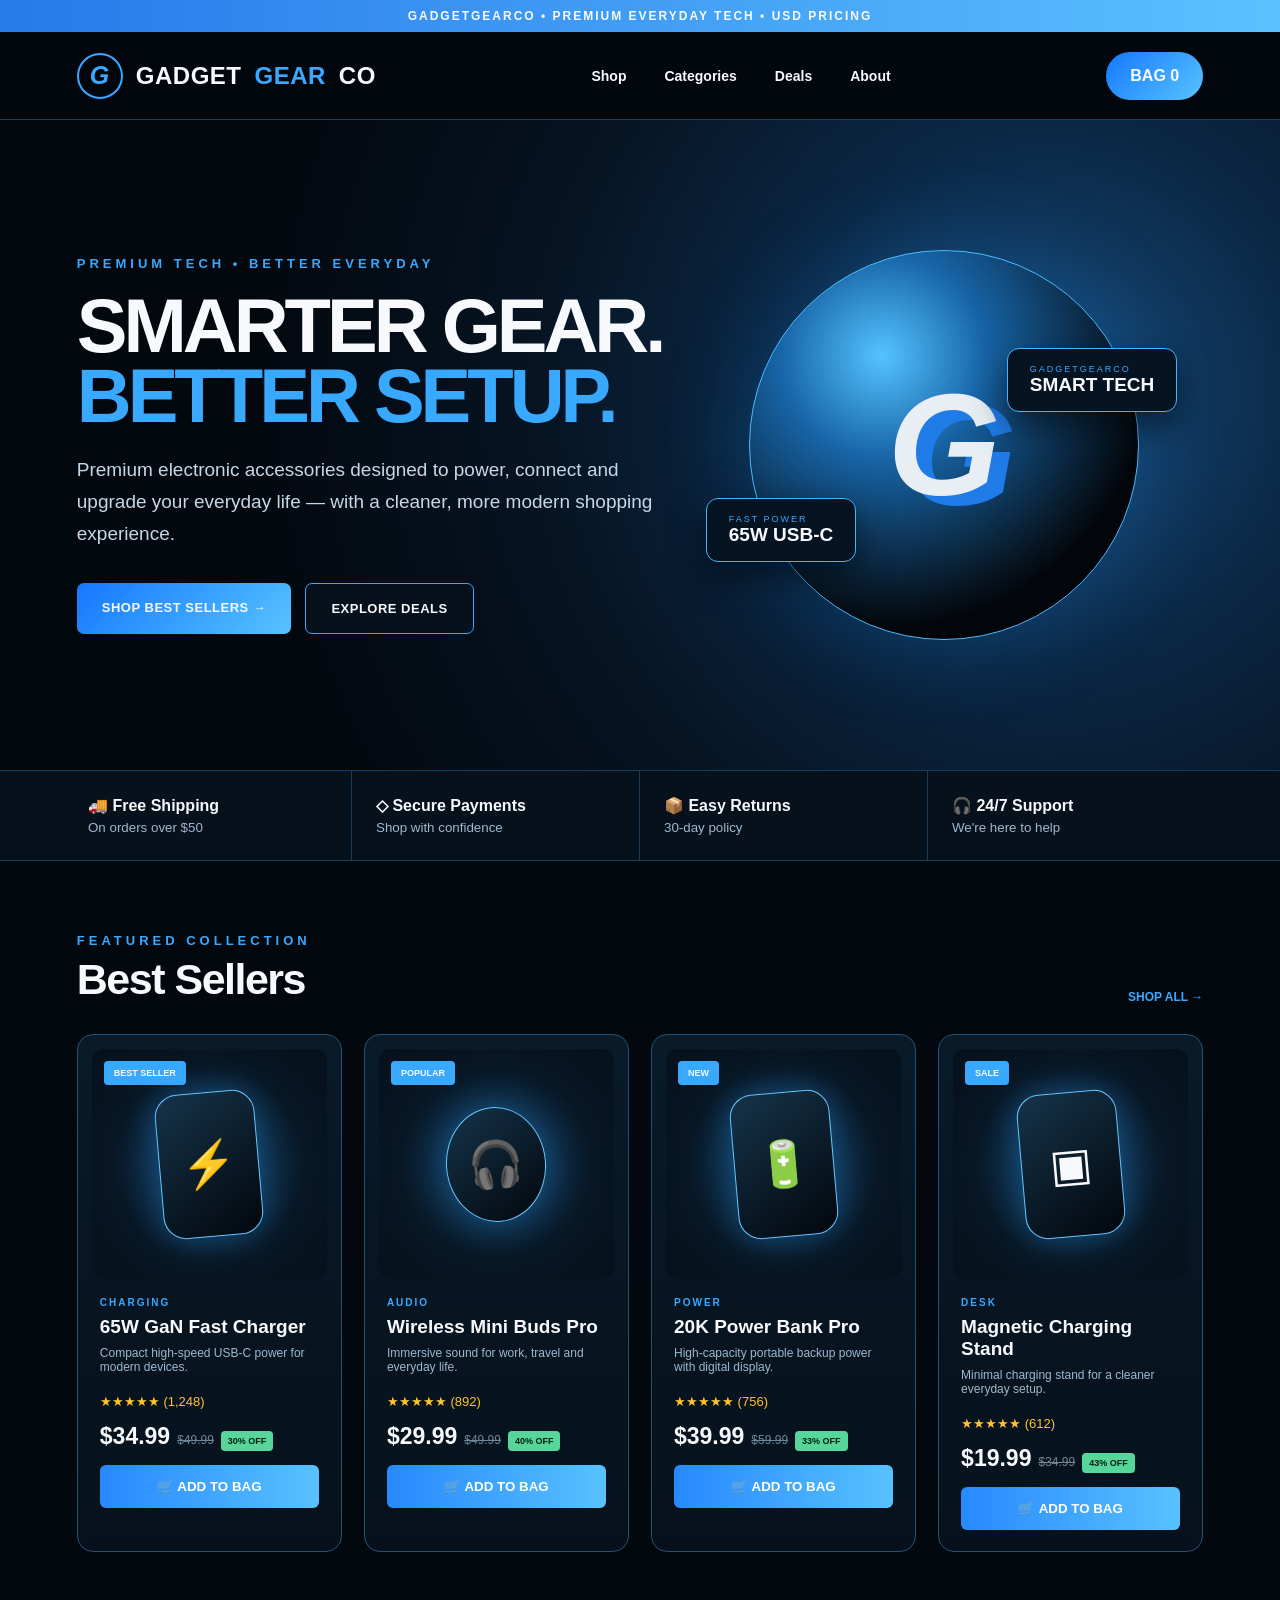
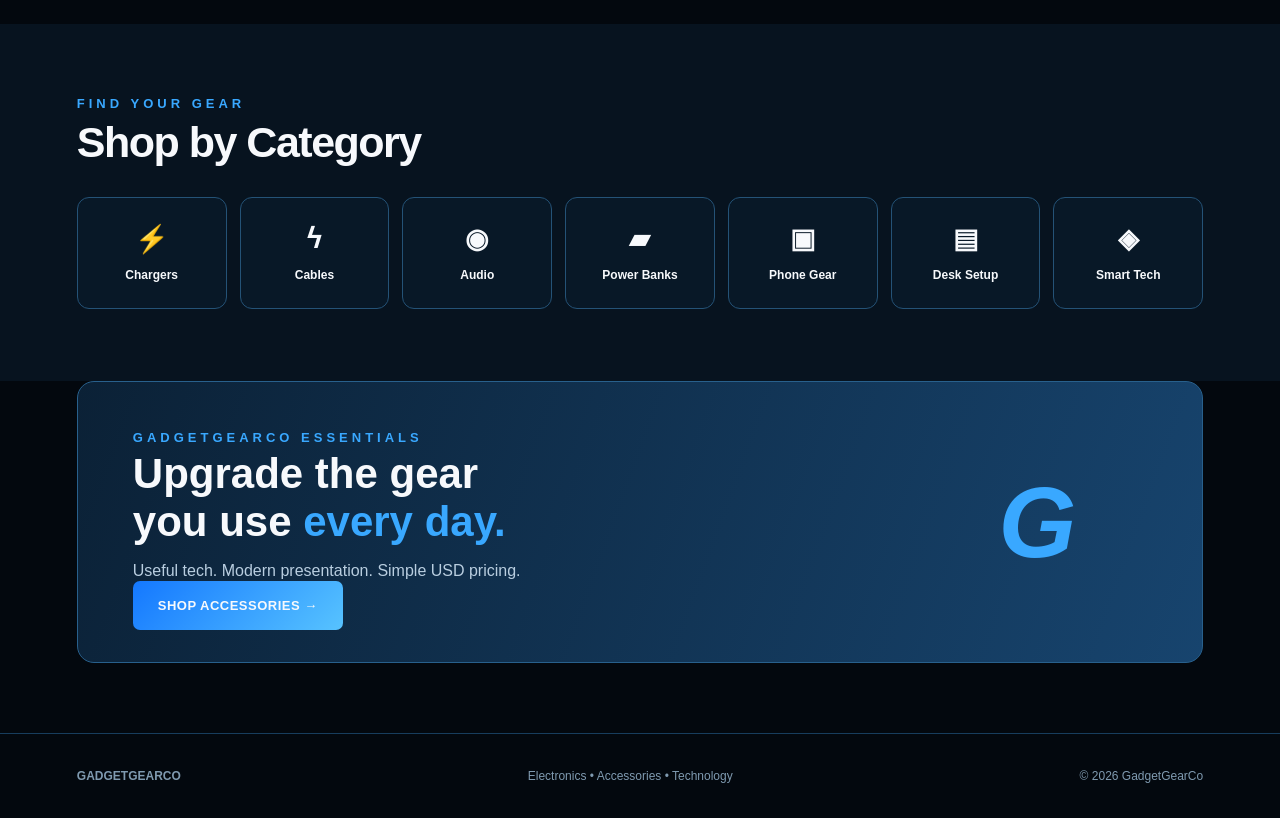
==== commit bb52b593: "Add files via upload" ====
--- a/index.html
+++ b/index.html
@@ -1,61 +1,48 @@
 <!doctype html>
 <html lang="en">
 <head>
-<meta charset="utf-8"><meta name="viewport" content="width=device-width,initial-scale=1">
-<title>GadgetGearCo | Tech Accessories</title>
+<meta charset="utf-8">
+<meta name="viewport" content="width=device-width,initial-scale=1">
+<title>GadgetGearCo | Premium Electronics & Accessories</title>
 <style>
-*{box-sizing:border-box}html{scroll-behavior:smooth}body{margin:0;background:#05080d;color:#f7f9fc;font-family:Arial,Helvetica,sans-serif}
-:root{--b:#2f9cff;--b2:#65c6ff;--p:#0b1420;--p2:#101d2b;--line:#24384b;--muted:#9eafc1;--green:#52dc9a}
-a{text-decoration:none;color:inherit}.wrap{width:min(1440px,92%);margin:auto}
-.saleBar{background:linear-gradient(90deg,#0865dd,#54b9ff);text-align:center;padding:10px;font-weight:900;font-size:12px;letter-spacing:1.8px}
-nav{height:86px;border-bottom:1px solid var(--line);display:flex;align-items:center;background:#05090e;position:sticky;top:0;z-index:20}.navin{display:flex;align-items:center;justify-content:space-between}.logo{font-size:25px;font-weight:1000}.logo i{display:inline-grid;place-items:center;width:44px;height:44px;border:2px solid var(--b);border-radius:12px;color:var(--b);margin-right:10px}.logo span{color:var(--b)}.links{display:flex;gap:35px;font-weight:700}.cart{border:0;border-radius:12px;background:var(--b);color:#fff;padding:14px 22px;font-weight:900;cursor:pointer}
-.hero{padding:45px 0 65px;background:radial-gradient(circle at 75% 40%,#173b60 0,#0b1929 24%,#05080d 58%)}.heroGrid{display:grid;grid-template-columns:.85fr 1.15fr;gap:45px;align-items:center}
-.kicker{color:var(--b2);font-size:12px;font-weight:900;letter-spacing:3px}.hero h1{font-size:70px;line-height:.95;letter-spacing:-3px;margin:18px 0}.hero h1 span{color:var(--b)}.hero p{font-size:19px;color:#c2cfdb;line-height:1.65;max-width:580px}.buttons{display:flex;gap:12px;margin:28px 0}.btn{display:inline-block;padding:16px 22px;border-radius:10px;border:1px solid #3c8dcc;font-weight:900;font-size:13px}.btnBlue{background:var(--b);border-color:var(--b)}
-.stage{min-height:500px;position:relative;display:grid;place-items:center}.glow{position:absolute;width:420px;height:420px;border-radius:50%;background:#167fd83a;filter:blur(20px)}
-.productHero{position:relative;width:520px;height:390px}.phone{position:absolute;right:75px;top:40px;width:185px;height:330px;border-radius:34px;background:linear-gradient(145deg,#354b60,#05080d 45%);border:2px solid #83c8ff;transform:rotate(10deg);box-shadow:0 30px 60px #000,0 0 50px #249fff55}.phone:after{content:"G";position:absolute;inset:0;display:grid;place-items:center;color:var(--b);font-size:75px;font-weight:1000}
-.buds{position:absolute;left:25px;top:155px;width:155px;height:155px;border-radius:50%;background:linear-gradient(145deg,#13283c,#05090e);border:1px solid #5cbaff;box-shadow:0 20px 50px #000}.buds:after{content:"🎧";position:absolute;inset:0;display:grid;place-items:center;font-size:68px}
-.charger{position:absolute;right:250px;bottom:5px;width:130px;height:145px;border-radius:25px;background:linear-gradient(145deg,#1c3348,#05090e);border:1px solid #5cbaff;box-shadow:0 20px 50px #000;display:grid;place-items:center;font-size:52px}
-.dealBadge{position:absolute;right:0;top:5px;background:#fff;color:#07101a;padding:16px 18px;border-radius:15px;box-shadow:0 15px 30px #0008}.dealBadge small{display:block;color:#267ed0;font-weight:900}.dealBadge strong{font-size:22px}
-.perks{border-top:1px solid var(--line);border-bottom:1px solid var(--line);background:#09131e}.perks .wrap{display:grid;grid-template-columns:repeat(4,1fr)}.perk{padding:24px;border-right:1px solid var(--line)}.perk:last-child{border:0}.perk strong{display:block}.perk small{color:var(--muted)}
-section{padding:78px 0}.heading{display:flex;justify-content:space-between;align-items:end;margin-bottom:30px}.heading h2{font-size:42px;margin:8px 0 0}.heading a{color:var(--b);font-size:12px;font-weight:900}
-.grid{display:grid;grid-template-columns:repeat(4,1fr);gap:20px}.card{border:1px solid #29455e;background:linear-gradient(#0c1926,#07111b);border-radius:18px;overflow:hidden;transition:.25s}.card:hover{transform:translateY(-7px);border-color:var(--b);box-shadow:0 25px 50px #0008}.visual{height:250px;background:radial-gradient(circle,#184f7c,#0a1927 50%,#07111b);position:relative;display:grid;place-items:center}.badge{position:absolute;left:14px;top:14px;background:var(--b);padding:7px 9px;border-radius:5px;font-size:9px;font-weight:900}.mock{width:105px;height:145px;border:1px solid #6bbfff;border-radius:25px;background:linear-gradient(145deg,#1b354d,#03070b);box-shadow:0 0 38px #249fff55;display:grid;place-items:center;font-size:50px;transform:rotate(-7deg)}.mock.round{height:120px;border-radius:50%;transform:none}.info{padding:20px}.cat{color:var(--b);font-size:10px;font-weight:900;letter-spacing:1.5px}.info h3{font-size:19px;margin:8px 0}.info p{font-size:12px;color:var(--muted);height:32px}.stars{color:#ffc328;font-size:12px;margin:13px 0}.price{font-size:24px;font-weight:900}.old{font-size:12px;color:#77899b;text-decoration:line-through;margin-left:8px}.off{font-size:9px;background:var(--green);color:#062216;padding:5px 7px;border-radius:4px;margin-left:7px;font-weight:900}.add{width:100%;margin-top:16px;padding:13px;border:0;border-radius:8px;background:var(--b);color:white;font-weight:900;cursor:pointer}
-.feature{padding:0 0 80px}.banner{background:linear-gradient(110deg,#102b47,#123f69);border:1px solid #3b709a;border-radius:24px;padding:55px;display:grid;grid-template-columns:1fr 1fr;align-items:center;overflow:hidden}.banner h2{font-size:45px;margin:10px 0}.banner h2 span{color:var(--b2)}.banner p{color:#c0d2e2}.bannerVisual{height:280px;position:relative}.cable{position:absolute;right:70px;top:20px;width:230px;height:230px;border:28px solid #0b1017;border-radius:50%;box-shadow:0 0 0 2px #52b9ff,0 0 55px #2c9eff66}.cable:after{content:"⚡";position:absolute;inset:0;display:grid;place-items:center;font-size:65px}
-.categories{background:#08121d}.catGrid{display:grid;grid-template-columns:repeat(6,1fr);gap:14px}.catBox{padding:28px 10px;border:1px solid #29455e;border-radius:15px;text-align:center;background:#0b1825}.catBox b{display:block;margin-top:12px;font-size:12px}.catBox span{font-size:34px}
-footer{border-top:1px solid var(--line);padding:45px 0;color:var(--muted);font-size:12px}.foot{display:flex;justify-content:space-between}
-.drawer{position:fixed;right:-410px;top:0;width:390px;height:100vh;background:#081522;border-left:1px solid #31516b;z-index:50;padding:30px;transition:.3s;box-shadow:-30px 0 60px #000a}.drawer.open{right:0}.close{float:right;background:none;border:0;color:white;font-size:30px}.line{padding:15px 0;border-bottom:1px solid #29455e;display:flex;justify-content:space-between}.total{font-size:24px;font-weight:900;margin:25px 0}
-@media(max-width:950px){.links{display:none}.heroGrid{grid-template-columns:1fr}.hero h1{font-size:55px}.stage{min-height:420px}.grid{grid-template-columns:repeat(2,1fr)}.catGrid{grid-template-columns:repeat(3,1fr)}.perks .wrap{grid-template-columns:repeat(2,1fr)}}
-@media(max-width:560px){.hero h1{font-size:44px}.productHero{transform:scale(.72);margin:-50px}.grid{grid-template-columns:1fr}.catGrid{grid-template-columns:repeat(2,1fr)}.banner{grid-template-columns:1fr;padding:30px}.drawer{width:100%}.heading h2{font-size:34px}}
+*{box-sizing:border-box}html{scroll-behavior:smooth}body{margin:0;background:#03080e;color:#f7f9fc;font-family:Arial,Helvetica,sans-serif}a{text-decoration:none;color:inherit}
+:root{--blue:#39a8ff;--blue2:#1478ff;--panel:#071522;--panel2:#0a1d2f;--line:#173d5d;--muted:#9eb8cf;--green:#56d69b}
+.top{background:linear-gradient(90deg,#2879ea,#5bc2ff);text-align:center;padding:9px;font-weight:800;font-size:12px;letter-spacing:2px}
+header{height:88px;display:flex;align-items:center;justify-content:space-between;padding:0 6%;border-bottom:1px solid var(--line);position:sticky;top:0;background:rgba(3,8,14,.94);backdrop-filter:blur(14px);z-index:20}
+.brand{display:flex;align-items:center;gap:13px;font-size:24px;font-weight:900;letter-spacing:.5px}.brandmark{width:46px;height:46px;border:2px solid var(--blue);border-radius:50%;display:grid;place-items:center;color:var(--blue);font-size:25px;font-style:italic}.brand span{color:var(--blue)}
+nav{display:flex;gap:38px;font-weight:700;font-size:14px}.bag{background:linear-gradient(135deg,var(--blue2),#58c4ff);padding:15px 24px;border-radius:28px;font-weight:900}
+.hero{min-height:650px;padding:76px 6%;display:grid;grid-template-columns:1.08fr .92fr;align-items:center;background:radial-gradient(circle at 82% 42%,#174b7b 0,#0b2744 24%,#061321 47%,#03080e 72%)}
+.eyebrow{color:var(--blue);font-size:13px;font-weight:900;letter-spacing:4px}.hero h1{font-size:76px;line-height:.91;margin:20px 0 24px;max-width:680px;letter-spacing:-4px}.hero h1 em{font-style:normal;color:var(--blue)}.hero p{font-size:19px;line-height:1.7;color:#c6d8e7;max-width:620px}
+.actions{display:flex;gap:14px;margin-top:32px}.btn{padding:17px 25px;border-radius:7px;font-weight:900;font-size:13px;letter-spacing:.5px;border:1px solid var(--blue)}.primary{background:linear-gradient(135deg,var(--blue2),#57c3ff);border:0}.secondary{background:#06111b}
+.orbwrap{display:grid;place-items:center;position:relative}.orb{width:390px;height:390px;border-radius:50%;border:1px solid #4cbcff;background:radial-gradient(circle at 34% 27%,#54c3ff,#1764a6 27%,#06111b 66%,#020509 72%);display:grid;place-items:center;box-shadow:0 0 90px #187bd84d}.orb b{font-size:145px;font-style:italic;color:#e8eef4;text-shadow:16px 10px 0 #1f7be8}.float{position:absolute;background:#061321;border:1px solid #42b6ff;border-radius:12px;padding:15px 22px;box-shadow:0 15px 35px #0008}.f1{right:5%;top:25%}.f2{left:4%;bottom:20%}.float small{display:block;color:var(--blue);letter-spacing:2px;font-size:9px}.float strong{font-size:19px}
+.trust{display:grid;grid-template-columns:repeat(4,1fr);border-top:1px solid var(--line);border-bottom:1px solid var(--line);background:#06111b;padding:0 5%}.trust div{padding:25px 24px;border-right:1px solid var(--line);font-weight:800}.trust div:last-child{border:0}.trust small{display:block;color:var(--muted);font-weight:400;margin-top:5px}
+section{padding:72px 6%}.sectionhead{display:flex;align-items:end;justify-content:space-between;margin-bottom:30px}.sectionhead h2{font-size:43px;margin:7px 0 0;letter-spacing:-1.5px}.link{color:var(--blue);font-size:12px;font-weight:900}
+.products{display:grid;grid-template-columns:repeat(4,1fr);gap:22px}.card{background:linear-gradient(180deg,#091a29,#06111b);border:1px solid #245276;border-radius:16px;padding:14px;transition:.25s;position:relative;overflow:hidden}.card:hover{transform:translateY(-6px);border-color:var(--blue);box-shadow:0 18px 45px #006cc02c}
+.pic{height:230px;border-radius:12px;background:radial-gradient(circle,#174d78,#081725 58%,#05101a);display:grid;place-items:center;position:relative}.device{width:100px;height:145px;border-radius:23px;border:1px solid #64c5ff;background:linear-gradient(145deg,#15334a,#02070c);display:grid;place-items:center;box-shadow:0 0 35px #2a9cff55;transform:rotate(-5deg);font-size:45px}.round{border-radius:50%;height:115px}.tag{position:absolute;left:12px;top:12px;background:var(--blue);padding:7px 10px;border-radius:4px;font-size:9px;font-weight:900}.info{padding:18px 8px 7px}.cat{font-size:10px;letter-spacing:2px;color:var(--blue);font-weight:900}.info h3{font-size:19px;margin:8px 0}.desc{color:var(--muted);font-size:12px;min-height:34px}.rating{color:#ffc331;font-size:13px;margin:14px 0}.price{font-size:23px;font-weight:900}.old{font-size:12px;color:#70879a;text-decoration:line-through;margin-left:7px}.off{background:var(--green);color:#062014;font-size:9px;font-weight:900;padding:5px 7px;border-radius:4px;margin-left:7px}.add{width:100%;margin-top:15px;padding:14px;border:0;border-radius:6px;background:linear-gradient(90deg,#2789ff,#58c2ff);color:white;font-weight:900;cursor:pointer}
+.categories{background:#07131f}.catgrid{display:grid;grid-template-columns:repeat(7,1fr);gap:13px}.catbox{border:1px solid #245276;border-radius:12px;text-align:center;padding:25px 8px;background:#081827;transition:.2s}.catbox:hover{border-color:var(--blue);transform:translateY(-3px)}.catbox b{display:block;font-size:27px;margin-bottom:10px}.catbox span{font-size:12px;font-weight:800}
+.promo{margin:0 6% 70px;padding:48px 55px;border:1px solid #28608c;border-radius:17px;background:linear-gradient(110deg,#0b2136,#17446e);display:flex;justify-content:space-between;align-items:center}.promo h2{font-size:42px;margin:5px 0 12px}.promo h2 span{color:var(--blue)}.promo p{color:#b9cee0}.promoLogo{font-size:100px;font-weight:900;font-style:italic;color:var(--blue);padding-right:7%}
+footer{border-top:1px solid var(--line);padding:35px 6%;display:flex;justify-content:space-between;color:#7f9ab0;font-size:12px}
+@media(max-width:900px){nav{display:none}.hero{grid-template-columns:1fr;padding-top:55px}.hero h1{font-size:55px}.orb{width:280px;height:280px;margin:50px 0}.orb b{font-size:105px}.products{grid-template-columns:repeat(2,1fr)}.trust{grid-template-columns:repeat(2,1fr)}.catgrid{grid-template-columns:repeat(2,1fr)}}
+@media(max-width:560px){header{padding:0 4%}.brand{font-size:18px}.hero{padding:50px 5%}.hero h1{font-size:45px}.products{grid-template-columns:1fr}.sectionhead h2{font-size:34px}.promo{margin:0 5% 45px;padding:32px 25px}.promoLogo{display:none}.trust{grid-template-columns:1fr}.actions{flex-direction:column}}
 </style>
 </head>
 <body>
-<div class="saleBar">FREE SHIPPING OVER $50 • NEW TECH DROPS • SECURE CHECKOUT</div>
-<nav><div class="wrap navin"><a class="logo" href="#"><i>G</i>GADGET<span>GEAR</span>CO</a><div class="links"><a href="#shop">Shop</a><a href="#categories">Categories</a><a href="#deals">Deals</a><a href="#about">About</a></div><button class="cart" onclick="toggle()">BAG <span id="count">0</span></button></div></nav>
-
-<header class="hero"><div class="wrap heroGrid">
-<div><div class="kicker">TECH THAT FITS YOUR LIFE</div><h1>POWER UP.<br><span>STAY CONNECTED.</span></h1><p>Discover modern charging, audio, mobile and desk accessories selected for everyday performance and a cleaner setup.</p><div class="buttons"><a class="btn btnBlue" href="#shop">SHOP NEW ARRIVALS →</a><a class="btn" href="#deals">VIEW DEALS</a></div></div>
-<div class="stage"><div class="glow"></div><div class="productHero"><div class="buds"></div><div class="charger">⚡</div><div class="phone"></div><div class="dealBadge"><small>FEATURED DROP</small><strong>SMART ESSENTIALS</strong></div></div></div>
-</div></header>
-
-<div class="perks"><div class="wrap"><div class="perk"><strong>🚚 Free Shipping</strong><small>Orders over $50</small></div><div class="perk"><strong>🔒 Secure Checkout</strong><small>Built for confidence</small></div><div class="perk"><strong>📦 Easy Returns</strong><small>30-day demo policy</small></div><div class="perk"><strong>🎧 Customer Support</strong><small>Help when you need it</small></div></div></div>
-
-<section id="shop"><div class="wrap"><div class="heading"><div><div class="kicker">TRENDING NOW</div><h2>Best Sellers</h2></div><a href="#categories">VIEW ALL →</a></div><div class="grid">
-<div class="card"><div class="visual"><span class="badge">BEST SELLER</span><div class="mock">⚡</div></div><div class="info"><span class="cat">CHARGING</span><h3>65W GaN Fast Charger</h3><p>Compact high-speed USB-C power for everyday devices.</p><div class="stars">★★★★★ (1,248)</div><span class="price">$34.99</span><span class="old">$49.99</span><span class="off">30% OFF</span><button class="add" onclick="add('65W GaN Fast Charger',34.99)">ADD TO BAG</button></div></div>
-<div class="card"><div class="visual"><span class="badge">NEW</span><div class="mock round">🎧</div></div><div class="info"><span class="cat">AUDIO</span><h3>Wireless Mini Buds Pro</h3><p>Portable wireless sound with a compact charging case.</p><div class="stars">★★★★★ (892)</div><span class="price">$29.99</span><span class="old">$49.99</span><span class="off">40% OFF</span><button class="add" onclick="add('Wireless Mini Buds Pro',29.99)">ADD TO BAG</button></div></div>
-<div class="card"><div class="visual"><span class="badge">POPULAR</span><div class="mock">🔋</div></div><div class="info"><span class="cat">POWER</span><h3>20K Power Bank Pro</h3><p>Portable high-capacity backup power for life on the go.</p><div class="stars">★★★★★ (756)</div><span class="price">$39.99</span><span class="old">$59.99</span><span class="off">33% OFF</span><button class="add" onclick="add('20K Power Bank Pro',39.99)">ADD TO BAG</button></div></div>
-<div class="card"><div class="visual"><span class="badge">SALE</span><div class="mock">📱</div></div><div class="info"><span class="cat">DESK</span><h3>Magnetic Charging Stand</h3><p>Minimal phone stand for a cleaner desk and nightstand.</p><div class="stars">★★★★★ (612)</div><span class="price">$19.99</span><span class="old">$34.99</span><span class="off">43% OFF</span><button class="add" onclick="add('Magnetic Charging Stand',19.99)">ADD TO BAG</button></div></div>
-</div></div></section>
-
-<div class="feature" id="deals"><div class="wrap banner"><div><div class="kicker">SETUP UPGRADE</div><h2>Less clutter.<br><span>More power.</span></h2><p>Build a cleaner everyday setup with compact charging and connectivity essentials.</p><a class="btn btnBlue" href="#shop">SHOP ACCESSORIES →</a></div><div class="bannerVisual"><div class="cable"></div></div></div></div>
-
-<section class="categories" id="categories"><div class="wrap"><div class="heading"><div><div class="kicker">SHOP YOUR WAY</div><h2>Explore Categories</h2></div></div><div class="catGrid"><div class="catBox"><span>⚡</span><b>Chargers</b></div><div class="catBox"><span>🔌</span><b>Cables</b></div><div class="catBox"><span>🎧</span><b>Audio</b></div><div class="catBox"><span>🔋</span><b>Power Banks</b></div><div class="catBox"><span>📱</span><b>Mobile</b></div><div class="catBox"><span>⌨️</span><b>Desk Setup</b></div></div></div></section>
-
-<footer id="about"><div class="wrap foot"><div><b>GadgetGearCo</b><br>Electronics • Accessories • Technology</div><div>Demo storefront. Connect real payments, inventory, shipping and tax services before accepting orders.</div></div></footer>
-
-<aside class="drawer" id="drawer"><button class="close" onclick="toggle()">×</button><h2>Your Bag</h2><div id="items"><p>Your bag is empty.</p></div><div class="total">Total: $<span id="total">0.00</span></div><button class="add" onclick="alert('Demo checkout. Connect a real payment provider before accepting orders.')">CHECKOUT</button></aside>
+<div class="top">GADGETGEARCO • PREMIUM EVERYDAY TECH • USD PRICING</div>
+<header><a class="brand" href="#"><i class="brandmark">G</i>GADGET<span>GEAR</span>CO</a><nav><a href="#shop">Shop</a><a href="#categories">Categories</a><a href="#deals">Deals</a><a href="#about">About</a></nav><a class="bag" href="#cart">BAG <span id="count">0</span></a></header>
+<main>
+<section class="hero"><div><div class="eyebrow">PREMIUM TECH • BETTER EVERYDAY</div><h1>SMARTER GEAR.<br><em>BETTER SETUP.</em></h1><p>Premium electronic accessories designed to power, connect and upgrade your everyday life — with a cleaner, more modern shopping experience.</p><div class="actions"><a class="btn primary" href="#shop">SHOP BEST SELLERS →</a><a class="btn secondary" href="#deals">EXPLORE DEALS</a></div></div><div class="orbwrap"><div class="orb"><b>G</b></div><div class="float f1"><small>GADGETGEARCO</small><strong>SMART TECH</strong></div><div class="float f2"><small>FAST POWER</small><strong>65W USB-C</strong></div></div></section>
+<div class="trust"><div>🚚 Free Shipping<small>On orders over $50</small></div><div>◇ Secure Payments<small>Shop with confidence</small></div><div>📦 Easy Returns<small>30-day policy</small></div><div>🎧 24/7 Support<small>We're here to help</small></div></div>
+<section id="shop"><div class="sectionhead"><div><div class="eyebrow">FEATURED COLLECTION</div><h2>Best Sellers</h2></div><a class="link" href="#categories">SHOP ALL →</a></div><div class="products">
+<article class="card"><div class="pic"><span class="tag">BEST SELLER</span><div class="device">⚡</div></div><div class="info"><div class="cat">CHARGING</div><h3>65W GaN Fast Charger</h3><div class="desc">Compact high-speed USB-C power for modern devices.</div><div class="rating">★★★★★ (1,248)</div><div><span class="price">$34.99</span><span class="old">$49.99</span><span class="off">30% OFF</span></div><button class="add">🛒 ADD TO BAG</button></div></article>
+<article class="card"><div class="pic"><span class="tag">POPULAR</span><div class="device round">🎧</div></div><div class="info"><div class="cat">AUDIO</div><h3>Wireless Mini Buds Pro</h3><div class="desc">Immersive sound for work, travel and everyday life.</div><div class="rating">★★★★★ (892)</div><div><span class="price">$29.99</span><span class="old">$49.99</span><span class="off">40% OFF</span></div><button class="add">🛒 ADD TO BAG</button></div></article>
+<article class="card"><div class="pic"><span class="tag">NEW</span><div class="device">🔋</div></div><div class="info"><div class="cat">POWER</div><h3>20K Power Bank Pro</h3><div class="desc">High-capacity portable backup power with digital display.</div><div class="rating">★★★★★ (756)</div><div><span class="price">$39.99</span><span class="old">$59.99</span><span class="off">33% OFF</span></div><button class="add">🛒 ADD TO BAG</button></div></article>
+<article class="card"><div class="pic"><span class="tag">SALE</span><div class="device">▣</div></div><div class="info"><div class="cat">DESK</div><h3>Magnetic Charging Stand</h3><div class="desc">Minimal charging stand for a cleaner everyday setup.</div><div class="rating">★★★★★ (612)</div><div><span class="price">$19.99</span><span class="old">$34.99</span><span class="off">43% OFF</span></div><button class="add">🛒 ADD TO BAG</button></div></article>
+</div></section>
+<section class="categories" id="categories"><div class="sectionhead"><div><div class="eyebrow">FIND YOUR GEAR</div><h2>Shop by Category</h2></div></div><div class="catgrid"><div class="catbox"><b>⚡</b><span>Chargers</span></div><div class="catbox"><b>ϟ</b><span>Cables</span></div><div class="catbox"><b>◉</b><span>Audio</span></div><div class="catbox"><b>▰</b><span>Power Banks</span></div><div class="catbox"><b>▣</b><span>Phone Gear</span></div><div class="catbox"><b>▤</b><span>Desk Setup</span></div><div class="catbox"><b>◈</b><span>Smart Tech</span></div></div></section>
+<div class="promo" id="deals"><div><div class="eyebrow">GADGETGEARCO ESSENTIALS</div><h2>Upgrade the gear<br>you use <span>every day.</span></h2><p>Useful tech. Modern presentation. Simple USD pricing.</p><a class="btn primary" href="#shop">SHOP ACCESSORIES →</a></div><div class="promoLogo">G</div></div>
+</main>
+<footer id="about"><b>GADGETGEARCO</b><span>Electronics • Accessories • Technology</span><span>© 2026 GadgetGearCo</span></footer>
 <script>
-let cart=[],total=0;
-function add(n,p){cart.push({n,p});total+=p;render();document.getElementById('drawer').classList.add('open')}
-function render(){count.textContent=cart.length;document.getElementById('total').textContent=total.toFixed(2);items.innerHTML=cart.length?cart.map(x=>`<div class="line"><span>${x.n}</span><b>$${x.p.toFixed(2)}</b></div>`).join(''):'<p>Your bag is empty.</p>'}
-function toggle(){drawer.classList.toggle('open')}
+let n=0;document.querySelectorAll('.add').forEach(b=>b.addEventListener('click',()=>{n++;document.getElementById('count').textContent=n;b.textContent='✓ ADDED TO BAG';setTimeout(()=>b.textContent='🛒 ADD TO BAG',900)}));
 </script>
 </body></html>
